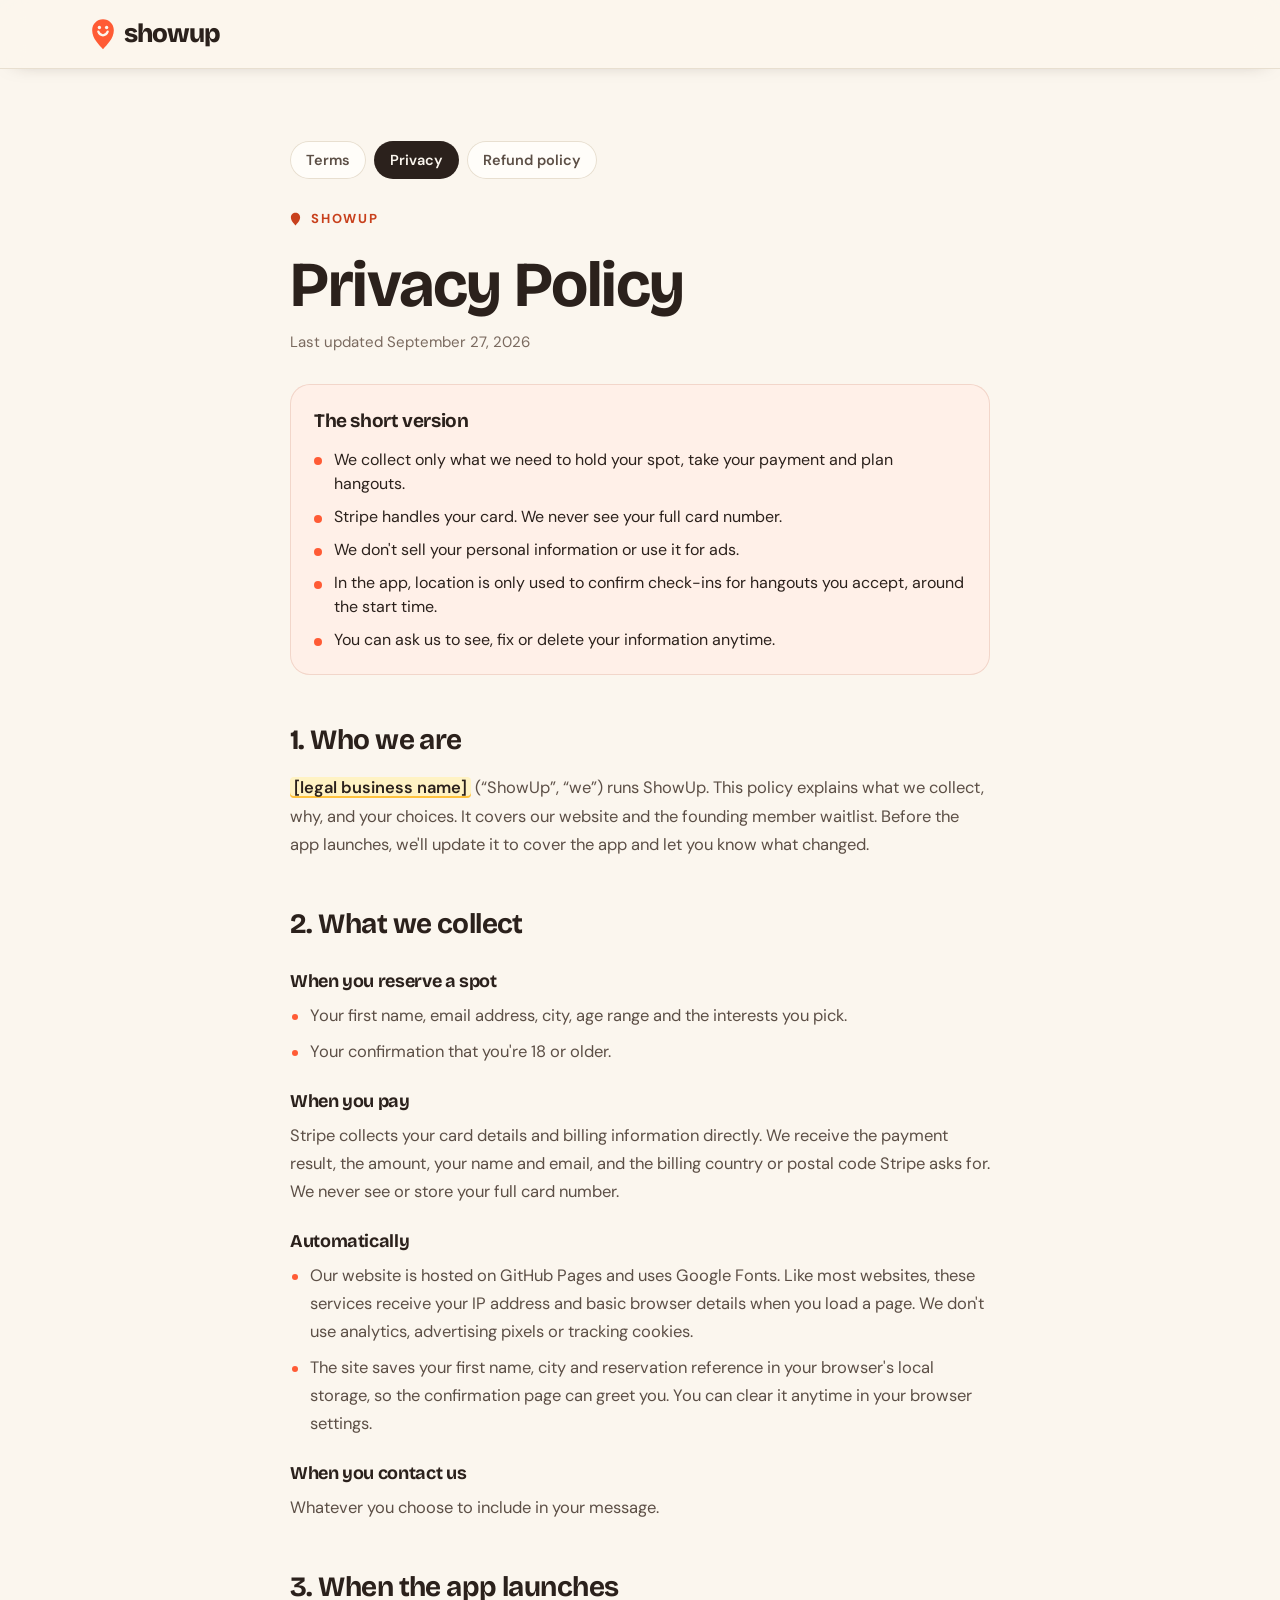
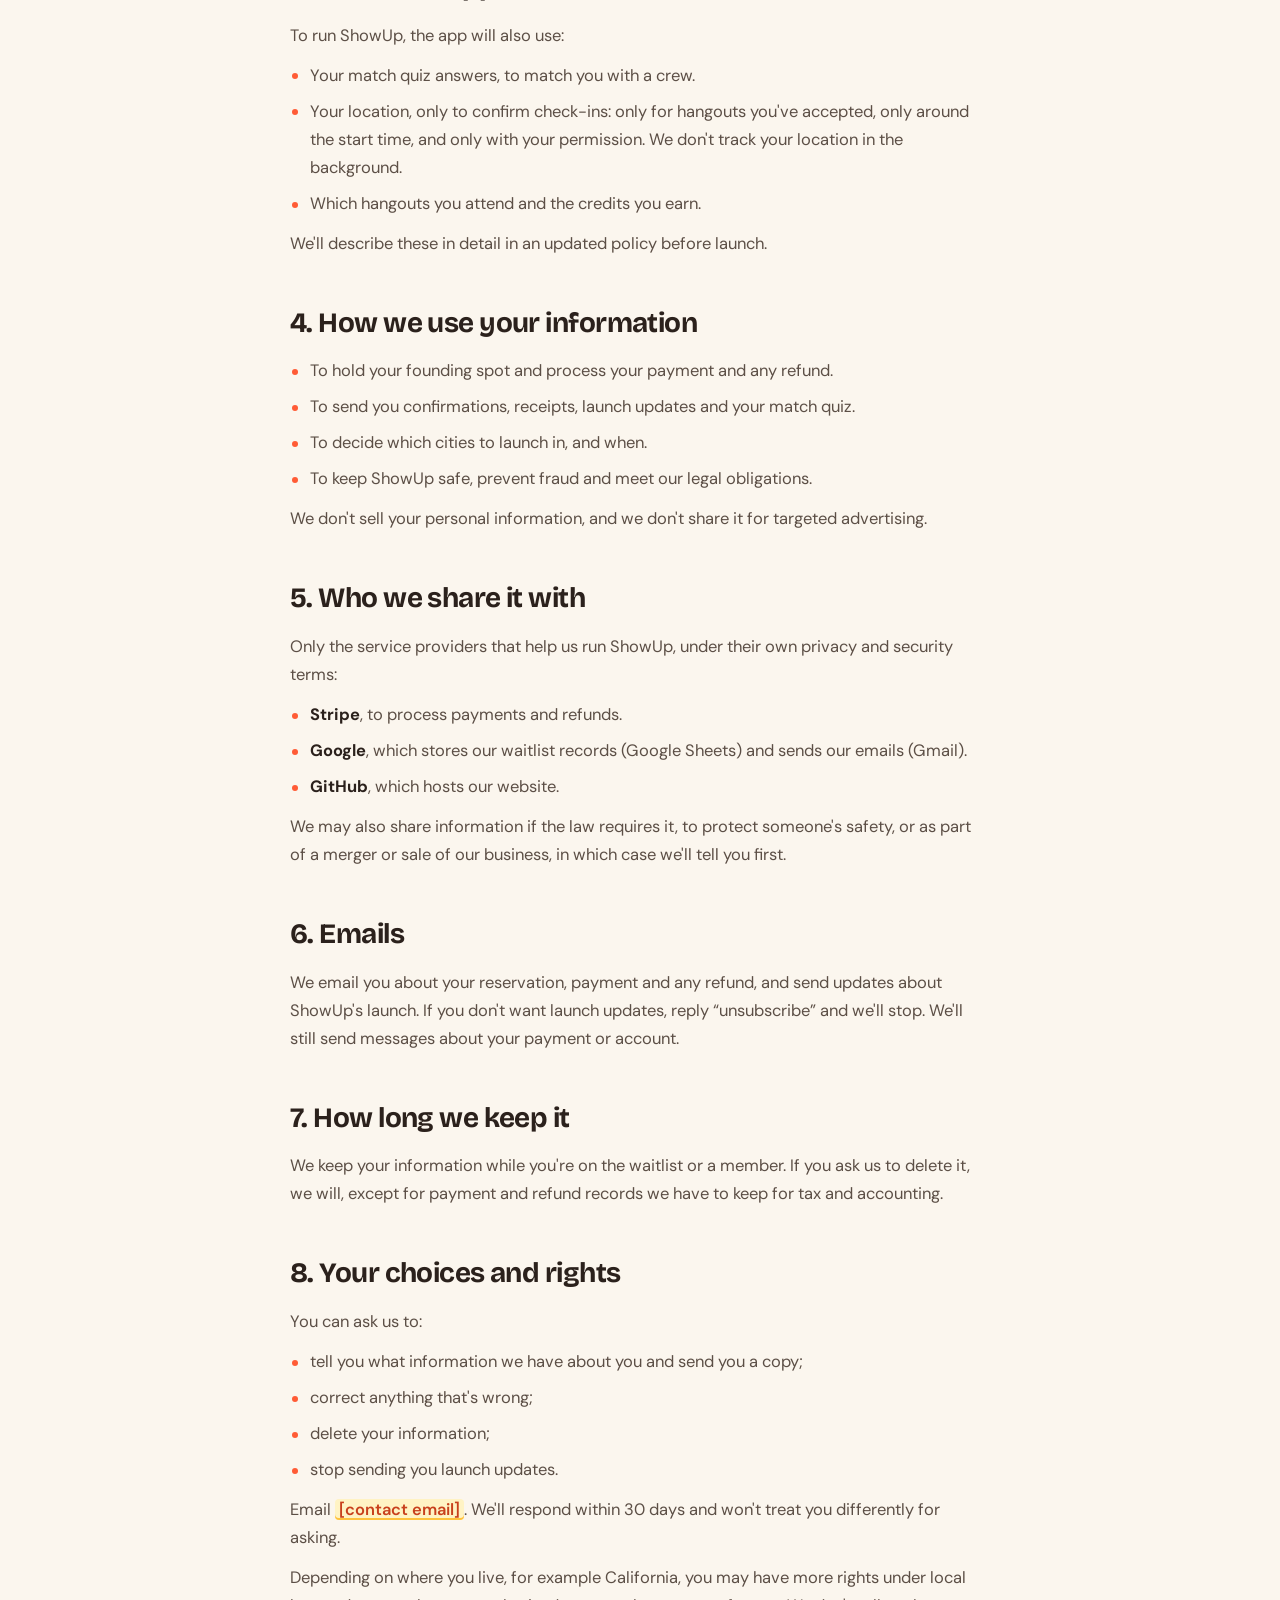
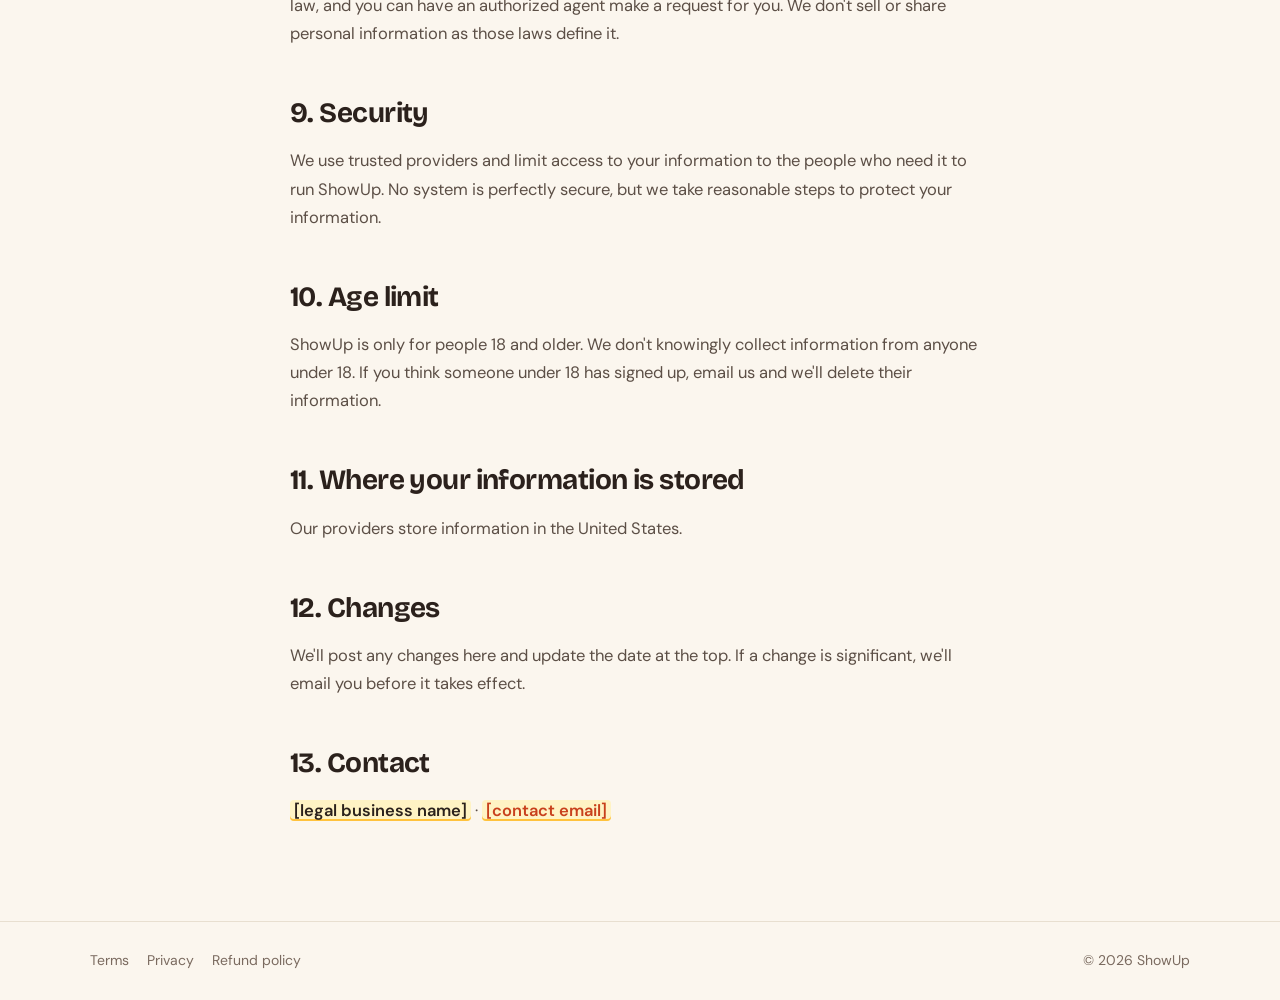
==== privacy.html @ 004a67f2 "Add refunds and draft Terms, Privacy and Refund Policy pages - Self-serve refund page with private s" ====
<!doctype html>
<html lang="en">
<head>
  <meta charset="utf-8">
  <meta name="viewport" content="width=device-width, initial-scale=1">
  <title>Privacy Policy · ShowUp</title>
  <meta name="robots" content="index, follow">
  <meta name="theme-color" content="#FBF6EE">
  <meta name="description" content="What ShowUp collects, why, who we share it with, and your choices.">
  <link rel="icon" href="assets/img/favicon.svg" type="image/svg+xml">
  <link rel="preconnect" href="https://fonts.googleapis.com">
  <link rel="preconnect" href="https://fonts.gstatic.com" crossorigin>
  <link rel="stylesheet" href="https://fonts.googleapis.com/css2?family=Bricolage+Grotesque:opsz,wght@12..96,500..800&family=DM+Sans:opsz,wght@9..40,400..700&display=swap">
  <link rel="stylesheet" href="assets/css/styles.css">
  <script src="assets/js/config.js"></script>
  <script defer src="assets/js/pages.js"></script>
</head>
<body>
  <header class="nav is-scrolled">
    <div class="wrap nav__inner">
      <a class="brand" href="./" aria-label="ShowUp home">
        <svg class="brand__mark" viewBox="0 0 100 124" aria-hidden="true"><path d="M50 121C36 104 8 80 8 47C8 23.8 26.8 5 50 5C73.2 5 92 23.8 92 47C92 80 64 104 50 121Z" fill="#FF5B35"/><circle cx="36" cy="37" r="6.5" fill="#FBF6EE"/><circle cx="64" cy="37" r="6.5" fill="#FBF6EE"/><path d="M32 53C36 63 43 67 50 67C57 67 64 63 68 53" fill="none" stroke="#FBF6EE" stroke-width="9" stroke-linecap="round"/></svg>
        <span class="brand__word">showup</span>
      </a>
    </div>
  </header>

  <main class="legal">
    <div class="wrap legal__inner">
      <nav class="legal__tabs" aria-label="Policies"><a href="terms.html">Terms</a><a href="privacy.html" aria-current="page">Privacy</a><a href="refunds.html">Refund policy</a></nav>
      <p class="eyebrow">ShowUp</p>
      <h1>Privacy Policy</h1>
      <p class="legal__updated">Last updated September 27, 2026</p>
      <section class="legal__summary" aria-label="The short version">
        <h2>The short version</h2>
        <ul><li>We collect only what we need to hold your spot, take your payment and plan hangouts.</li><li>Stripe handles your card. We never see your full card number.</li><li>We don't sell your personal information or use it for ads.</li><li>In the app, location is only used to confirm check-ins for hangouts you accept, around the start time.</li><li>You can ask us to see, fix or delete your information anytime.</li></ul>
      </section>
      <article class="legal__body">
        <h2>1. Who we are</h2>
        <p><span data-fill="LEGAL_NAME">[legal business name]</span> (&ldquo;ShowUp&rdquo;, &ldquo;we&rdquo;) runs ShowUp. This policy explains what we collect, why, and your choices. It covers our website and the founding member waitlist. Before the app launches, we'll update it to cover the app and let you know what changed.</p>
        <h2>2. What we collect</h2>
        <h3>When you reserve a spot</h3><ul><li>Your first name, email address, city, age range and the interests you pick.</li><li>Your confirmation that you're 18 or older.</li></ul><h3>When you pay</h3><p>Stripe collects your card details and billing information directly. We receive the payment result, the amount, your name and email, and the billing country or postal code Stripe asks for. We never see or store your full card number.</p><h3>Automatically</h3><ul><li>Our website is hosted on GitHub Pages and uses Google Fonts. Like most websites, these services receive your IP address and basic browser details when you load a page. We don't use analytics, advertising pixels or tracking cookies.</li><li>The site saves your first name, city and reservation reference in your browser's local storage, so the confirmation page can greet you. You can clear it anytime in your browser settings.</li></ul><h3>When you contact us</h3><p>Whatever you choose to include in your message.</p>
        <h2>3. When the app launches</h2>
        <p>To run ShowUp, the app will also use:</p><ul><li>Your match quiz answers, to match you with a crew.</li><li>Your location, only to confirm check-ins: only for hangouts you've accepted, only around the start time, and only with your permission. We don't track your location in the background.</li><li>Which hangouts you attend and the credits you earn.</li></ul><p>We'll describe these in detail in an updated policy before launch.</p>
        <h2>4. How we use your information</h2>
        <ul><li>To hold your founding spot and process your payment and any refund.</li><li>To send you confirmations, receipts, launch updates and your match quiz.</li><li>To decide which cities to launch in, and when.</li><li>To keep ShowUp safe, prevent fraud and meet our legal obligations.</li></ul><p>We don't sell your personal information, and we don't share it for targeted advertising.</p>
        <h2>5. Who we share it with</h2>
        <p>Only the service providers that help us run ShowUp, under their own privacy and security terms:</p><ul><li><strong>Stripe</strong>, to process payments and refunds.</li><li><strong>Google</strong>, which stores our waitlist records (Google Sheets) and sends our emails (Gmail).</li><li><strong>GitHub</strong>, which hosts our website.</li></ul><p>We may also share information if the law requires it, to protect someone's safety, or as part of a merger or sale of our business, in which case we'll tell you first.</p>
        <h2>6. Emails</h2>
        <p>We email you about your reservation, payment and any refund, and send updates about ShowUp's launch. If you don't want launch updates, reply &ldquo;unsubscribe&rdquo; and we'll stop. We'll still send messages about your payment or account.</p>
        <h2>7. How long we keep it</h2>
        <p>We keep your information while you're on the waitlist or a member. If you ask us to delete it, we will, except for payment and refund records we have to keep for tax and accounting.</p>
        <h2>8. Your choices and rights</h2>
        <p>You can ask us to:</p><ul><li>tell you what information we have about you and send you a copy;</li><li>correct anything that's wrong;</li><li>delete your information;</li><li>stop sending you launch updates.</li></ul><p>Email <a data-fill-email href="#">[contact email]</a>. We'll respond within 30 days and won't treat you differently for asking.</p><p>Depending on where you live, for example California, you may have more rights under local law, and you can have an authorized agent make a request for you. We don't sell or share personal information as those laws define it.</p>
        <h2>9. Security</h2>
        <p>We use trusted providers and limit access to your information to the people who need it to run ShowUp. No system is perfectly secure, but we take reasonable steps to protect your information.</p>
        <h2>10. Age limit</h2>
        <p>ShowUp is only for people 18 and older. We don't knowingly collect information from anyone under 18. If you think someone under 18 has signed up, email us and we'll delete their information.</p>
        <h2>11. Where your information is stored</h2>
        <p>Our providers store information in the United States.</p>
        <h2>12. Changes</h2>
        <p>We'll post any changes here and update the date at the top. If a change is significant, we'll email you before it takes effect.</p>
        <h2>13. Contact</h2>
        <p><span data-fill="LEGAL_NAME">[legal business name]</span> &middot; <a data-fill-email href="#">[contact email]</a></p>
      </article>
    </div>
  </main>

  <footer class="footer footer--compact">
    <div class="wrap footer__inner">
      <nav class="footer__links" aria-label="Policies">
        <a href="terms.html">Terms</a>
        <a href="privacy.html">Privacy</a>
        <a href="refunds.html">Refund policy</a>
      </nav>
      <p class="footer__meta">© <span id="year"></span> ShowUp<span class="contact-wrap" hidden> · <a class="contact-link" href="#"></a></span></p>
    </div>
  </footer>
</body>
</html>
---- assets/css/styles.css ----
/* ============================================================
   ShowUp waitlist — styles
   Brand: cream + coral + espresso. Fonts: Bricolage Grotesque, DM Sans.
   ============================================================ */

:root {
  --cream: #FBF6EE;
  --paper: #FFFDF9;
  --peach: #FFF0E8;
  --tint: #FFE4D9;
  --coral: #FF5B35;
  --coral-deep: #D9431E;
  --coral-ink: #C8401C;
  --ink: #2B211C;
  --body: #5C4F46;
  --quiet: #7A6A5F;
  --line: #E8DFD0;
  --line-peach: #F2D6CA;
  --yellow: #FFC23D;
  --peach-pin: #FF9E80;

  --display: "Bricolage Grotesque", "Arial", sans-serif;
  --text: "DM Sans", "Arial", sans-serif;

  --r-sm: 12px;
  --r: 20px;
  --r-lg: 28px;
  --shadow-sm: 0 1px 2px rgba(43, 33, 28, .06), 0 2px 8px rgba(43, 33, 28, .04);
  --shadow: 0 10px 30px -12px rgba(43, 33, 28, .22);
  --shadow-coral: 0 14px 30px -12px rgba(217, 67, 30, .55);
  --ease: cubic-bezier(.2, .7, .2, 1);
  --wrap: 1180px;
  --gutter: clamp(16px, 4vw, 40px);
}

*, *::before, *::after { box-sizing: border-box; }
html { scroll-behavior: smooth; -webkit-text-size-adjust: 100%; }
body {
  margin: 0;
  background: var(--cream);
  color: var(--ink);
  font-family: var(--text);
  font-size: 17px;
  line-height: 1.55;
  -webkit-font-smoothing: antialiased;
  overflow-x: hidden;
}
img, svg { display: block; max-width: 100%; }
a { color: inherit; }
p { margin: 0; }
h1, h2, h3 { margin: 0; font-family: var(--display); color: var(--ink); letter-spacing: -0.02em; }
ul, ol { margin: 0; padding: 0; list-style: none; }
[hidden] { display: none !important; }
button, input, select { font: inherit; color: inherit; }
::selection { background: var(--tint); }
:focus-visible { outline: 3px solid var(--coral); outline-offset: 3px; border-radius: 6px; }

.wrap { width: 100%; max-width: var(--wrap); margin: 0 auto; padding: 0 var(--gutter); }

.skip {
  position: absolute; left: 12px; top: -60px; z-index: 100;
  background: var(--ink); color: var(--cream); padding: 10px 16px; border-radius: 10px; text-decoration: none;
}
.skip:focus { top: 12px; }

/* ---------- Buttons ---------- */
.btn {
  --bg: var(--paper); --fg: var(--ink);
  display: inline-flex; align-items: center; justify-content: center; gap: 0;
  padding: 14px 22px; border-radius: 999px; border: 0;
  background: var(--bg); color: var(--fg);
  font-weight: 700; font-size: 16px; line-height: 1.1; text-decoration: none; white-space: nowrap;
  cursor: pointer; position: relative; overflow: hidden; isolation: isolate;
  transition: transform .25s var(--ease), box-shadow .25s var(--ease), background-color .25s var(--ease);
}
.btn:hover { transform: translateY(-2px); }
.btn:active { transform: translateY(0) scale(.98); }
.btn--primary { --bg: var(--coral-ink); --fg: #FFFDF9; box-shadow: var(--shadow-coral); }
.btn--primary:hover { --bg: #B23817; }
.btn--primary::after {
  content: ""; position: absolute; inset: 0; z-index: -1;
  background: linear-gradient(110deg, transparent 30%, rgba(255, 255, 255, .28) 50%, transparent 70%);
  transform: translateX(-120%);
}
.btn--primary:hover::after { transform: translateX(120%); transition: transform .8s var(--ease); }
.btn--ghost { --bg: transparent; box-shadow: inset 0 0 0 2px var(--ink); }
.btn--ghost:hover { --bg: var(--ink); --fg: var(--cream); }
.btn--light { --bg: var(--cream); --fg: var(--ink); box-shadow: 0 14px 30px -14px rgba(43, 33, 28, .45); }
.btn--quiet { --bg: transparent; --fg: var(--quiet); box-shadow: inset 0 0 0 1.5px var(--line); cursor: default; }
.btn--quiet:hover { transform: none; }
.btn--sm { padding: 10px 16px; font-size: 15px; }
.btn--lg { padding: 17px 26px; font-size: 17px; }
.btn--block { width: 100%; }
.btn > .price-label { margin-left: .28em; }
.btn__arrow { margin-left: .5em; transition: transform .25s var(--ease); }
.btn:hover .btn__arrow { transform: translateX(4px); }

/* ---------- Nav ---------- */
.nav {
  position: sticky; top: 0; z-index: 50;
  background: rgba(251, 246, 238, .78);
  backdrop-filter: saturate(1.4) blur(12px); -webkit-backdrop-filter: saturate(1.4) blur(12px);
  border-bottom: 1px solid transparent;
  transition: border-color .3s, box-shadow .3s;
}
.nav.is-scrolled { border-bottom-color: var(--line); box-shadow: 0 6px 20px -16px rgba(43, 33, 28, .5); }
.nav__inner { display: flex; align-items: center; gap: 24px; height: 68px; }
.nav__links { display: flex; gap: 26px; margin-left: auto; font-size: 15px; font-weight: 500; }
.nav__links a { text-decoration: none; color: var(--body); position: relative; }
.nav__links a::after {
  content: ""; position: absolute; left: 0; right: 0; bottom: -4px; height: 2px; border-radius: 2px;
  background: var(--coral); transform: scaleX(0); transform-origin: left; transition: transform .3s var(--ease);
}
.nav__links a:hover { color: var(--ink); }
.nav__links a:hover::after { transform: scaleX(1); }
.brand { display: inline-flex; align-items: center; gap: 8px; text-decoration: none; }
.brand__mark { width: 26px; height: 32px; transition: transform .4s var(--ease); }
.brand:hover .brand__mark { transform: translateY(-3px) rotate(-6deg); }
.brand__word { font-family: var(--display); font-weight: 800; font-size: 26px; letter-spacing: -0.04em; line-height: 1; }

/* ---------- Type ---------- */
.eyebrow {
  display: inline-flex; align-items: center; gap: 10px;
  font-size: 13px; font-weight: 700; letter-spacing: .14em; text-transform: uppercase; color: var(--coral-ink);
  margin-bottom: 14px;
}
.eyebrow::before {
  content: ""; width: 11px; height: 14px; flex: none;
  background: currentColor;
  -webkit-mask: url("../img/pin-solid.svg") center / contain no-repeat; mask: url("../img/pin-solid.svg") center / contain no-repeat;
}
.eyebrow--light { color: var(--ink); }
.h2 { font-size: clamp(32px, 4.6vw, 54px); line-height: 1.04; font-weight: 700; max-width: 18ch; }
.accent { color: var(--coral-deep); }
.source { margin-top: 22px; font-size: 13.5px; color: var(--quiet); }
.source a { color: var(--quiet); text-underline-offset: 3px; }
.source a:hover { color: var(--ink); }

/* ---------- Pill ---------- */
.pill {
  display: inline-flex; align-items: center; gap: 10px;
  padding: 8px 14px 8px 12px; border-radius: 999px;
  background: var(--paper); box-shadow: inset 0 0 0 1px var(--line);
  font-size: 13px; font-weight: 700; letter-spacing: .08em; text-transform: uppercase; color: var(--ink);
}
.pill__dot { width: 8px; height: 8px; border-radius: 50%; background: var(--coral); position: relative; }
.pill__dot::after {
  content: ""; position: absolute; inset: -4px; border-radius: 50%; background: var(--coral); opacity: .35;
  animation: ping 1.8s var(--ease) infinite;
}

/* ---------- Hero ---------- */
.hero { position: relative; padding: clamp(36px, 6vw, 72px) 0 0; overflow: hidden; }
.hero::before {
  content: ""; position: absolute; inset: -30% -10% auto auto; width: 70vw; height: 70vw; max-width: 900px; max-height: 900px;
  background: radial-gradient(closest-side, rgba(255, 228, 217, .9), rgba(255, 228, 217, 0));
  z-index: -1; pointer-events: none;
}
.hero__grid { display: grid; grid-template-columns: 1.15fr .85fr; gap: 48px; align-items: center; }
.hero__title .accent { white-space: nowrap; }
.hero__title { font-size: clamp(40px, 5.6vw, 80px); line-height: .96; font-weight: 800; letter-spacing: -0.035em; margin: 22px 0 22px; }
.hero__sub { font-size: clamp(17px, 1.6vw, 20px); color: var(--body); max-width: 34ch; }
.hero__ctas { display: flex; flex-wrap: wrap; gap: 12px; margin-top: 30px; }
.hero__fine { margin-top: 16px; font-size: 14px; color: var(--quiet); }

.hero__art { position: relative; aspect-ratio: 1 / 1.02; max-width: 520px; width: 100%; justify-self: center; }
.scene { width: 100%; height: 100%; overflow: visible; }
.scene__glow { animation: breathe 6s ease-in-out infinite; transform-box: fill-box; transform-origin: center; }
.scene__ring { opacity: 0; animation: ring 3.6s var(--ease) 1.2s infinite; transform-box: fill-box; transform-origin: center; }
.pin { transform-box: fill-box; transform-origin: 50% 100%; }
.pin--main { animation: drop .9s var(--ease) .15s both, bob 4.2s ease-in-out 1.1s infinite; }
.pin--l { animation: drop .9s var(--ease) .45s both, bob 3.6s ease-in-out 1.4s infinite; }
.pin--r { animation: drop .9s var(--ease) .65s both, bob 3.9s ease-in-out 1.6s infinite; }
.scene__shadow { transform-box: fill-box; transform-origin: center; }
.scene__shadow--main { animation: fadeIn .6s ease .5s both, shadow 4.2s ease-in-out 1.1s infinite; }
.scene__shadow--l { animation: fadeIn .6s ease .8s both, shadow 3.6s ease-in-out 1.4s infinite; }
.scene__shadow--r { animation: fadeIn .6s ease 1s both, shadow 3.9s ease-in-out 1.6s infinite; }

.float-card {
  position: absolute; background: var(--paper); border-radius: 18px; box-shadow: var(--shadow), inset 0 0 0 1px var(--line);
  padding: 14px 16px;
}
.float-card--plan { left: -16%; top: -2%; width: 220px; animation: pop .7s var(--ease) 1.1s both, float 6s ease-in-out 1.8s infinite; }
.float-card--credit {
  right: -14%; top: 34%; display: flex; align-items: center; gap: 10px; font-size: 14px; font-weight: 600; color: var(--body);
  animation: pop .7s var(--ease) 1.4s both, float 5.2s ease-in-out 2.2s infinite reverse;
}
.float-card__eyebrow { font-size: 11px; font-weight: 700; letter-spacing: .12em; text-transform: uppercase; color: var(--coral-ink); }
.float-card__title { font-family: var(--display); font-weight: 700; font-size: 19px; margin-top: 4px; letter-spacing: -0.02em; }
.float-card__meta { font-size: 13px; color: var(--quiet); margin-top: 2px; }
.float-card__plus {
  display: grid; place-items: center; min-width: 46px; height: 46px; padding: 0 8px; border-radius: 14px;
  background: var(--coral-deep); color: #FFFDF9; font-family: var(--display); font-weight: 800; font-size: 18px;
}
.avatars { display: flex; align-items: center; margin-top: 10px; }
.avatars span { width: 24px; height: 24px; border-radius: 50%; background: var(--c); box-shadow: 0 0 0 2px var(--paper); margin-left: -6px; }
.avatars span:first-child { margin-left: 0; }
.avatars b { margin-left: 8px; font-size: 13px; color: var(--quiet); }

.marquee {
  margin-top: clamp(40px, 6vw, 72px); border-block: 1px solid var(--line); background: var(--paper);
  overflow: hidden; -webkit-mask-image: linear-gradient(90deg, transparent, #000 8%, #000 92%, transparent); mask-image: linear-gradient(90deg, transparent, #000 8%, #000 92%, transparent);
}
.marquee__track { display: flex; width: max-content; animation: marquee 40s linear infinite; }
.marquee__track span {
  display: inline-flex; align-items: center; gap: 22px; padding: 18px 0 18px 22px;
  font-family: var(--display); font-weight: 600; font-size: 20px; color: var(--body); white-space: nowrap;
}
.marquee__track span::after { content: ""; width: 8px; height: 8px; border-radius: 50%; background: var(--coral); opacity: .7; }
.marquee:hover .marquee__track { animation-play-state: paused; }

/* ---------- Sections ---------- */
.section { padding: clamp(72px, 10vw, 128px) 0; position: relative; }
.section--tint { background: var(--paper); border-block: 1px solid var(--line); }
.section--peach { background: var(--peach); }
.card { background: var(--paper); border-radius: var(--r); box-shadow: var(--shadow-sm), inset 0 0 0 1px var(--line); }
.section--tint .card { background: var(--cream); }

/* Problem */
.stats { display: grid; grid-template-columns: 1fr 1fr 1.2fr; gap: 20px; margin-top: 44px; }
.stat { padding: 30px; }
.stat__num { font-family: var(--display); font-weight: 800; font-size: clamp(64px, 8vw, 96px); line-height: 1; color: var(--coral-deep); letter-spacing: -0.04em; }
.stat__label { margin-top: 12px; color: var(--body); }
.stat--note { display: flex; flex-direction: column; justify-content: center; gap: 14px; padding: 8px 8px 8px 24px; border-left: 3px solid var(--coral); }
.stat--note p:first-child { font-family: var(--display); font-weight: 600; font-size: 22px; line-height: 1.25; letter-spacing: -0.015em; }
.stat__why { color: var(--body); }

/* Promise */
.promise { background: var(--coral); color: #FFFDF9; padding: clamp(72px, 10vw, 120px) 0; position: relative; overflow: hidden; }
.promise::after {
  content: ""; position: absolute; right: -80px; bottom: -120px; width: 420px; height: 520px; opacity: .14;
  background: url("../img/pin-solid.svg") center / contain no-repeat; pointer-events: none;
  filter: brightness(0) invert(1);
  animation: bob 6s ease-in-out infinite;
}
.promise__text { font-family: var(--display); font-weight: 800; font-size: clamp(32px, 5vw, 64px); line-height: 1.04; letter-spacing: -0.03em; max-width: 20ch; }
.promise__kicker { margin-top: 22px; font-family: var(--display); font-weight: 700; font-size: clamp(22px, 2.6vw, 32px); color: var(--ink); }

/* How it works */
.steps { display: grid; grid-template-columns: repeat(5, 1fr); gap: 16px; margin-top: 48px; position: relative; counter-reset: s; }
.steps::before {
  content: ""; position: absolute; left: 4%; right: 4%; top: 50%; height: 3px; border-radius: 3px; z-index: 0;
  background: repeating-linear-gradient(90deg, var(--coral) 0 10px, transparent 10px 18px);
  transform: scaleX(0); transform-origin: left; transition: transform 1.4s var(--ease) .2s;
}
.steps.in::before { transform: scaleX(1); }
.step { padding: 22px; position: relative; z-index: 1; transition: transform .3s var(--ease), box-shadow .3s var(--ease); }
.step:hover { transform: translateY(-6px); box-shadow: var(--shadow), inset 0 0 0 1px var(--line); }
.step__num { font-size: 13px; font-weight: 700; letter-spacing: .08em; color: var(--coral-ink); text-transform: uppercase; }
.step h3 { font-size: 28px; margin: 8px 0 8px; }
.step p { font-size: 15.5px; color: var(--body); }
.step--you { background: var(--coral); box-shadow: var(--shadow-coral); }
.step--you h3 { color: #FFFDF9; }
.step--you .step__num, .step--you p { color: var(--ink); }

/* Features */
.features { display: grid; grid-template-columns: repeat(4, 1fr); gap: 16px; margin-top: 44px; }
.feature { padding: 24px; transition: transform .3s var(--ease), box-shadow .3s var(--ease); }
.feature:hover { transform: translateY(-6px); box-shadow: var(--shadow), inset 0 0 0 1px var(--line); }
.feature__icon {
  width: 46px; height: 46px; border-radius: 14px; display: grid; place-items: center; margin-bottom: 16px;
  background: var(--tint); color: var(--coral-deep); transition: transform .4s var(--ease);
}
.feature:hover .feature__icon { transform: rotate(-8deg) scale(1.06); }
.feature__icon svg { width: 24px; height: 24px; fill: none; stroke: currentColor; stroke-width: 1.8; stroke-linecap: round; stroke-linejoin: round; }
.feature h3 { font-family: var(--text); font-weight: 700; font-size: 18px; letter-spacing: -0.01em; }
.feature p { margin-top: 6px; font-size: 15px; color: var(--body); }
.feature--hot { background: var(--coral) !important; box-shadow: var(--shadow-coral) !important; }
.feature--hot h3, .feature--hot p { color: var(--ink); }
.feature--hot .feature__icon { background: rgba(255, 253, 249, .35); color: var(--ink); }

/* Credits */
.credits { display: grid; grid-template-columns: 2fr 3fr; gap: 28px; margin-top: 44px; }
.credits__label { font-size: 13px; font-weight: 700; letter-spacing: .12em; text-transform: uppercase; color: var(--quiet); margin-bottom: 12px; }
.credits__row { display: grid; grid-auto-flow: column; grid-auto-columns: 1fr; gap: 12px; }
.tile { padding: 22px; transition: transform .3s var(--ease); }
.tile:hover { transform: translateY(-4px); }
.tile__num { font-family: var(--display); font-weight: 800; font-size: 52px; line-height: 1.05; letter-spacing: -0.03em; }
.tile__num--hot { color: var(--coral-deep); }
.tile p:last-child { margin-top: 6px; color: var(--body); font-size: 15px; }
.callout {
  margin-top: 24px; padding: 24px 28px; border-radius: var(--r); background: var(--tint);
  font-size: 18px; font-weight: 500; color: var(--ink);
}
.callout b { color: var(--coral-ink); }

/* Value stack */
.stack { display: grid; grid-template-columns: 1.55fr 1fr; gap: 24px; margin-top: 40px; align-items: stretch; }
.stack__rows { border-radius: var(--r); overflow: hidden; box-shadow: inset 0 0 0 1px var(--line); background: var(--cream); }
.stack__row { display: grid; grid-template-columns: 1.6fr 1fr .7fr; gap: 12px; padding: 16px 22px; border-top: 1px solid var(--line); font-size: 16.5px; }
.stack__row span:last-child { text-align: right; font-variant-numeric: tabular-nums; }
.stack__row--head { border-top: 0; font-size: 13px; font-weight: 700; letter-spacing: .08em; text-transform: uppercase; color: var(--quiet); }
.stack__row--total { background: var(--tint); font-weight: 700; }
.stack__row .hot { color: var(--coral-ink); font-weight: 700; }
.stack__price {
  border-radius: var(--r); background: var(--coral); color: #FFFDF9; padding: 32px; display: flex; flex-direction: column; justify-content: center; gap: 6px;
  box-shadow: var(--shadow-coral);
}
.stack__price p { color: var(--ink); }
.stack__eyebrow { font-size: 13px; font-weight: 700; letter-spacing: .12em; text-transform: uppercase; }
.stack__price .stack__big { color: #FFFDF9; }
.stack__big { font-family: var(--display); font-weight: 800; font-size: clamp(64px, 7vw, 92px); line-height: 1; letter-spacing: -0.04em; margin: 6px 0; }
.stack__save { font-weight: 700; font-size: 19px; color: var(--ink); }
.stack__fine { font-size: 14px; }

/* Tiers */
.tiers { display: grid; grid-template-columns: repeat(3, 1fr); gap: 18px; margin-top: 56px; align-items: stretch; }
.tier { padding: 30px; display: flex; flex-direction: column; gap: 14px; }
.tier h3 { font-size: 28px; }
.tier__price { font-family: var(--display); font-weight: 800; font-size: 48px; line-height: 1; letter-spacing: -0.03em; }
.tier__price small { font-family: var(--text); font-weight: 500; font-size: 16px; color: var(--quiet); letter-spacing: 0; margin-left: 2px; }
.tier__note { font-size: 14px; color: var(--body); margin-top: -6px; }
.tier ul { display: grid; gap: 9px; margin: 6px 0 4px; flex: 1; align-content: start; }
.tier li { position: relative; padding-left: 26px; font-size: 15.5px; color: var(--body); }
.tier li::before {
  content: ""; position: absolute; left: 0; top: .32em; width: 16px; height: 16px; border-radius: 50%;
  background: var(--tint) url("data:image/svg+xml,%3Csvg xmlns='http://www.w3.org/2000/svg' viewBox='0 0 16 16'%3E%3Cpath d='M4.5 8.3l2.2 2.2 4.8-5' fill='none' stroke='%23C8401C' stroke-width='2' stroke-linecap='round' stroke-linejoin='round'/%3E%3C/svg%3E") center / 14px no-repeat;
}
.tier__per { font-size: 14.5px; color: var(--quiet); padding-top: 12px; border-top: 1px dashed var(--line); }
.tier__per b { font-family: var(--display); font-size: 22px; color: var(--ink); margin-right: 4px; }
.tier--hot {
  background: var(--cream); border-radius: var(--r-lg); padding: 34px 30px;
  box-shadow: 0 0 0 3px var(--coral), var(--shadow); transform: translateY(-10px);
}
.tier--hot .tier__price { color: var(--coral-deep); }
.tier__head { display: flex; align-items: center; justify-content: space-between; }
.tag {
  padding: 6px 12px; border-radius: 999px; background: var(--coral); color: var(--ink);
  font-size: 12px; font-weight: 700; letter-spacing: .12em; text-transform: uppercase;
}

/* Guarantee */
.guarantee { display: grid; grid-template-columns: 1fr 1fr; gap: 28px; margin-top: 44px; align-items: start; }
.guarantee__hero {
  background: var(--coral); color: #FFFDF9; border-radius: var(--r-lg); padding: clamp(28px, 4vw, 44px);
  box-shadow: var(--shadow-coral); position: relative; overflow: hidden;
}
.guarantee__hero::after {
  content: ""; position: absolute; width: 240px; height: 240px; right: -70px; top: -70px; border-radius: 50%;
  background: rgba(255, 253, 249, .12);
}
.guarantee__badge { width: 56px; height: 56px; fill: none; stroke: #FFFDF9; stroke-width: 1.8; stroke-linecap: round; stroke-linejoin: round; }
.guarantee__hero h3 { color: #FFFDF9; font-size: clamp(28px, 3vw, 36px); margin: 18px 0 12px; }
.guarantee__hero p { font-size: 18px; color: var(--ink); }
.guarantee__keep { margin-top: 14px; font-weight: 700; color: var(--ink); }
.guarantee__list { display: grid; gap: 22px; padding-top: 6px; }
.guarantee__list li { padding-left: 22px; border-left: 3px solid var(--tint); transition: border-color .3s; }
.guarantee__list li:hover { border-left-color: var(--coral); }
.guarantee__list h3 { font-family: var(--text); font-weight: 700; font-size: 19px; letter-spacing: -0.01em; }
.guarantee__list p { margin-top: 4px; color: var(--body); }

/* Founding */
.founding { display: grid; grid-template-columns: 1.1fr 1fr; gap: 48px; align-items: start; }
.founding__why { margin-top: 18px; color: var(--body); font-size: 18px; max-width: 46ch; }
.bonuses { display: grid; gap: 14px; }
.bonuses li {
  display: flex; gap: 14px; align-items: flex-start; padding: 18px 20px; border-radius: var(--r);
  background: var(--paper); box-shadow: inset 0 0 0 1px var(--line-peach); font-size: 17px;
}
.check {
  flex: none; width: 26px; height: 26px; border-radius: 50%; margin-top: 1px; background: var(--coral-deep)
  url("data:image/svg+xml,%3Csvg xmlns='http://www.w3.org/2000/svg' viewBox='0 0 16 16'%3E%3Cpath d='M4.3 8.4l2.3 2.3 5-5.3' fill='none' stroke='%23FFFDF9' stroke-width='2' stroke-linecap='round' stroke-linejoin='round'/%3E%3C/svg%3E") center / 16px no-repeat;
}
.spots { margin-top: 30px; }
.spots__title { font-size: 13px; font-weight: 700; letter-spacing: .12em; text-transform: uppercase; color: var(--quiet); margin-bottom: 12px; }
.spots__list { display: grid; gap: 12px; max-width: 460px; }
.spot__row { display: flex; justify-content: space-between; font-weight: 600; font-size: 15px; margin-bottom: 6px; }
.spot__row span:last-child { color: var(--coral-ink); font-variant-numeric: tabular-nums; }
.bar { height: 10px; border-radius: 999px; background: var(--paper); box-shadow: inset 0 0 0 1px var(--line-peach); overflow: hidden; }
.bar__fill { height: 100%; width: 0; border-radius: inherit; background: linear-gradient(90deg, var(--coral), var(--coral-deep)); transition: width 1.4s var(--ease); }

/* Reserve */
.reserve { display: grid; grid-template-columns: .9fr 1.1fr; gap: 28px; align-items: start; }
.reserve__summary {
  position: sticky; top: 92px;
  background: var(--coral); color: var(--ink); border-radius: var(--r-lg); padding: clamp(28px, 4vw, 40px);
  overflow: hidden; box-shadow: var(--shadow-coral);
}
.reserve__summary::after {
  content: ""; position: absolute; right: -70px; bottom: -110px; width: 200px; height: 250px; opacity: .12;
  background: url("../img/pin-solid.svg") center / contain no-repeat; filter: brightness(0) invert(1);
}
.reserve__title { color: #FFFDF9; font-size: clamp(28px, 3vw, 36px); }
.reserve__price { color: #FFFDF9; font-family: var(--display); font-weight: 800; font-size: clamp(64px, 7vw, 88px); line-height: 1; letter-spacing: -0.04em; margin-top: 18px; }
.reserve__once { font-weight: 600; }
.reserve__points { margin-top: 22px; display: grid; gap: 10px; }
.reserve__points li { position: relative; padding-left: 28px; font-size: 16px; }
.reserve__points li::before {
  content: ""; position: absolute; left: 0; top: .2em; width: 18px; height: 18px; border-radius: 50%;
  background: rgba(255, 253, 249, .45) url("data:image/svg+xml,%3Csvg xmlns='http://www.w3.org/2000/svg' viewBox='0 0 16 16'%3E%3Cpath d='M4.3 8.4l2.3 2.3 5-5.3' fill='none' stroke='%232B211C' stroke-width='2.2' stroke-linecap='round' stroke-linejoin='round'/%3E%3C/svg%3E") center / 14px no-repeat;
}
.reserve__secure { display: flex; gap: 10px; align-items: center; margin-top: 26px; font-size: 14px; font-weight: 600; color: var(--ink); }
.reserve__secure svg { width: 20px; height: 20px; fill: none; stroke: currentColor; stroke-width: 1.8; flex: none; }

.form { padding: clamp(24px, 4vw, 40px); display: grid; gap: 18px; }
.form__title { font-size: clamp(28px, 3vw, 36px); }
.form__lead { color: var(--body); margin-top: -8px; }
.field-row { display: grid; grid-template-columns: 1fr 1fr; gap: 16px; }
.field { display: grid; gap: 7px; border: 0; padding: 0; margin: 0; min-width: 0; }
.field__label { font-size: 14px; font-weight: 700; color: var(--ink); padding: 0; }
.field__hint { font-weight: 500; color: var(--quiet); margin-left: 6px; }
.field input:not([type="checkbox"]), .field select {
  width: 100%; height: 50px; padding: 0 16px; border-radius: 14px; border: 0; background: var(--cream);
  box-shadow: inset 0 0 0 1.5px var(--line); transition: box-shadow .2s, background-color .2s; font-size: 16px;
  appearance: none; -webkit-appearance: none;
}
.field select {
  background-image: url("data:image/svg+xml,%3Csvg xmlns='http://www.w3.org/2000/svg' viewBox='0 0 16 16'%3E%3Cpath d='M4 6l4 4 4-4' fill='none' stroke='%237A6A5F' stroke-width='1.8' stroke-linecap='round' stroke-linejoin='round'/%3E%3C/svg%3E");
  background-repeat: no-repeat; background-position: right 14px center; background-size: 16px; padding-right: 40px;
}
.field input:hover, .field select:hover { box-shadow: inset 0 0 0 1.5px #D8CCB9; }
.field input:focus, .field select:focus { outline: none; background: var(--paper); box-shadow: inset 0 0 0 2px var(--coral); }
.field #city-text { margin-top: 8px; }
.field__error { display: none; font-size: 13px; color: var(--coral-ink); font-weight: 600; }
.field.is-invalid .field__error { display: block; }
.field.is-invalid input, .field.is-invalid select { box-shadow: inset 0 0 0 2px var(--coral-ink); }
.city-spots { margin-top: -6px; font-size: 14px; font-weight: 600; color: var(--coral-ink); }

.chips { display: flex; flex-wrap: wrap; gap: 8px; }
.chip { position: relative; cursor: pointer; }
.chip input { position: absolute; opacity: 0; pointer-events: none; }
.chip span {
  display: inline-block; padding: 9px 14px; border-radius: 999px; font-size: 14.5px; font-weight: 600;
  background: var(--cream); box-shadow: inset 0 0 0 1.5px var(--line); color: var(--body);
  transition: background-color .2s, color .2s, box-shadow .2s, transform .2s var(--ease);
  user-select: none;
}
.chip:hover span { transform: translateY(-1px); box-shadow: inset 0 0 0 1.5px #D8CCB9; }
.chip input:checked + span { background: var(--coral-ink); color: #FFFDF9; box-shadow: none; animation: chipPop .3s var(--ease); }
.chip input:focus-visible + span { outline: 3px solid var(--coral); outline-offset: 2px; }

.check-row { display: flex; gap: 12px; align-items: flex-start; font-size: 15px; color: var(--body); cursor: pointer; }
.check-row input {
  appearance: none; -webkit-appearance: none; flex: none; width: 22px; height: 22px; margin: 1px 0 0; border-radius: 7px;
  background: var(--cream); box-shadow: inset 0 0 0 1.5px #CFC2AE; cursor: pointer; transition: background-color .2s, box-shadow .2s;
}
.check-row input:checked {
  background: var(--coral-deep) url("data:image/svg+xml,%3Csvg xmlns='http://www.w3.org/2000/svg' viewBox='0 0 16 16'%3E%3Cpath d='M4.3 8.4l2.3 2.3 5-5.3' fill='none' stroke='%23FFFDF9' stroke-width='2.2' stroke-linecap='round' stroke-linejoin='round'/%3E%3C/svg%3E") center / 16px no-repeat;
  box-shadow: none;
}
.check-row.is-invalid input { box-shadow: inset 0 0 0 2px var(--coral-ink); }
.form__error { padding: 12px 16px; border-radius: 12px; background: var(--tint); color: var(--coral-ink); font-weight: 600; font-size: 15px; }
.form__fine { text-align: center; font-size: 13.5px; color: var(--quiet); margin-top: -6px; }

.btn__spinner { display: none; margin-left: .6em; width: 18px; height: 18px; border-radius: 50%; border: 2.5px solid rgba(255, 253, 249, .4); border-top-color: #FFFDF9; animation: spin .8s linear infinite; }
.btn.is-loading .btn__spinner { display: inline-block; }
.btn.is-loading { pointer-events: none; opacity: .92; }

/* FAQ */
.faq { display: grid; grid-template-columns: .8fr 1.2fr; gap: 48px; align-items: start; }
.faq__list { display: grid; gap: 10px; }
.faq details { background: var(--cream); border-radius: 16px; box-shadow: inset 0 0 0 1px var(--line); overflow: hidden; }
.faq summary {
  list-style: none; cursor: pointer; padding: 20px 56px 20px 22px; font-weight: 700; font-size: 17px; position: relative;
}
.faq summary::-webkit-details-marker { display: none; }
.faq summary::after {
  content: ""; position: absolute; right: 20px; top: 50%; width: 22px; height: 22px; margin-top: -11px; border-radius: 50%;
  background: var(--tint) url("data:image/svg+xml,%3Csvg xmlns='http://www.w3.org/2000/svg' viewBox='0 0 16 16'%3E%3Cpath d='M8 4v8M4 8h8' fill='none' stroke='%23C8401C' stroke-width='2' stroke-linecap='round'/%3E%3C/svg%3E") center / 14px no-repeat;
  transition: transform .3s var(--ease);
}
.faq details[open] summary::after { transform: rotate(45deg); }
.faq details p { padding: 0 22px 20px; color: var(--body); animation: slideDown .35s var(--ease); }

/* Final CTA */
.final { background: var(--coral); color: #FFFDF9; padding: clamp(72px, 10vw, 112px) 0; text-align: center; overflow: hidden; position: relative; }
.final::before, .final::after {
  content: ""; position: absolute; border-radius: 50%; background: rgba(255, 253, 249, .1); pointer-events: none;
}
.final::before { width: 380px; height: 380px; left: -120px; top: -160px; animation: breathe 7s ease-in-out infinite; }
.final::after { width: 280px; height: 280px; right: -80px; bottom: -140px; animation: breathe 8s ease-in-out 1s infinite; }
.final__inner { display: flex; flex-direction: column; align-items: center; gap: 26px; position: relative; z-index: 1; }
.final__pin { width: 56px; height: 70px; animation: bob 3.8s ease-in-out infinite; }
.final h2 { color: #FFFDF9; font-size: clamp(32px, 4.6vw, 56px); line-height: 1.05; max-width: 20ch; }

/* Footer */
.footer { padding: 40px 0; }
.footer__inner { display: flex; flex-wrap: wrap; align-items: center; gap: 16px 28px; }
.footer__note { color: var(--quiet); font-size: 14px; }
.footer__meta { margin-left: auto; color: var(--quiet); font-size: 14px; }
.footer__meta a { color: var(--quiet); }

/* ---------- Success page ---------- */
.success { min-height: calc(100vh - 68px); display: grid; place-items: center; padding: 48px 0 72px; position: relative; overflow: hidden; }
.success__card { max-width: 620px; margin: 0 auto; text-align: center; padding: clamp(32px, 5vw, 56px); }
.success__pin { width: 88px; height: 110px; margin: 0 auto 22px; }
.success__pin .pin { animation: drop .9s var(--ease) both, bob 4s ease-in-out 1s infinite; }
.success h1 { font-size: clamp(38px, 5.4vw, 60px); line-height: 1.02; }
.success__lead { margin-top: 16px; font-size: 18px; color: var(--body); }
.success__meta { display: flex; flex-wrap: wrap; justify-content: center; gap: 10px; margin-top: 24px; }
.success__meta span { padding: 8px 14px; border-radius: 999px; background: var(--tint); font-weight: 600; font-size: 14.5px; color: var(--ink); }
.success__next { margin-top: 30px; text-align: left; display: grid; gap: 12px; }
.success__next li { display: flex; gap: 12px; align-items: flex-start; padding: 14px 16px; border-radius: 14px; background: var(--cream); box-shadow: inset 0 0 0 1px var(--line); }
.success__next b { font-family: var(--display); color: var(--coral-deep); font-size: 18px; min-width: 18px; }
.success__actions { display: flex; flex-wrap: wrap; justify-content: center; gap: 12px; margin-top: 30px; }
.state[hidden] { display: none !important; }
.loader { width: 56px; height: 56px; margin: 0 auto 22px; border-radius: 50%; border: 5px solid var(--tint); border-top-color: var(--coral); animation: spin .9s linear infinite; }
.confetti { position: fixed; inset: 0; pointer-events: none; z-index: 60; overflow: hidden; }
.confetti i {
  position: absolute; top: -20px; width: 10px; height: 14px; border-radius: 3px; opacity: .95;
  animation: confetti var(--t, 3s) cubic-bezier(.25, .6, .35, 1) var(--delay, 0s) forwards;
}

/* ---------- Reveal on scroll ---------- */
.reveal { opacity: 0; transform: translateY(26px); transition: opacity .8s var(--ease), transform .8s var(--ease); transition-delay: var(--d, 0ms); }
.reveal.in { opacity: 1; transform: none; }
.tier--hot.reveal.in { transform: translateY(-10px); }
.no-js .reveal { opacity: 1; transform: none; }

/* ---------- Keyframes ---------- */
@keyframes ping { 0% { transform: scale(.6); opacity: .5; } 80%, 100% { transform: scale(2.4); opacity: 0; } }
@keyframes drop { 0% { transform: translateY(-70%); opacity: 0; } 60% { transform: translateY(4%); opacity: 1; } 80% { transform: translateY(-2%); } 100% { transform: translateY(0); opacity: 1; } }
@keyframes bob { 0%, 100% { transform: translateY(0); } 50% { transform: translateY(-5%); } }
@keyframes shadow { 0%, 100% { transform: scaleX(1); opacity: 1; } 50% { transform: scaleX(.82); opacity: .6; } }
@keyframes breathe { 0%, 100% { transform: scale(1); } 50% { transform: scale(1.04); } }
@keyframes ring { 0% { transform: scale(.9); opacity: .6; } 100% { transform: scale(1.18); opacity: 0; } }
@keyframes fadeIn { from { opacity: 0; } to { opacity: 1; } }
@keyframes pop { 0% { opacity: 0; transform: translateY(16px) scale(.92); } 100% { opacity: 1; transform: none; } }
@keyframes float { 0%, 100% { translate: 0 0; } 50% { translate: 0 -10px; } }
@keyframes marquee { to { transform: translateX(-50%); } }
@keyframes spin { to { transform: rotate(360deg); } }
@keyframes chipPop { 0% { transform: scale(.94); } 60% { transform: scale(1.05); } 100% { transform: scale(1); } }
@keyframes slideDown { from { opacity: 0; transform: translateY(-6px); } to { opacity: 1; transform: none; } }
@keyframes confetti { 0% { transform: translate3d(0, 0, 0) rotate(0); } 100% { transform: translate3d(var(--x, 0), 105vh, 0) rotate(var(--r, 540deg)); opacity: .9; } }

/* ---------- Responsive ---------- */
@media (max-width: 1080px) {
  .features { grid-template-columns: repeat(2, 1fr); }
  .steps { grid-template-columns: repeat(3, 1fr); }
  .steps::before { display: none; }
  .credits { grid-template-columns: 1fr; }
}
@media (max-width: 900px) {
  .nav__links { display: none; }
  .nav__inner .btn { margin-left: auto; }
  .hero__grid { grid-template-columns: 1fr; }
  .hero__art { max-width: 380px; margin-top: 8px; }
  .float-card--plan { left: -8%; top: -2%; width: 190px; }
  .float-card--credit { right: -8%; top: 36%; }
  .stats { grid-template-columns: 1fr 1fr; }
  .stat--note { grid-column: 1 / -1; }
  .stack { grid-template-columns: 1fr; }
  .tiers { grid-template-columns: 1fr; max-width: 520px; margin-inline: auto; }
  .tier--hot, .tier--hot.reveal.in { transform: none; }
  .tier--hot { order: -1; }
  .guarantee, .founding, .reserve, .faq { grid-template-columns: 1fr; }
  .reserve__summary { position: relative; top: 0; }
}
@media (max-width: 600px) {
  body { font-size: 16px; }
  .steps { grid-template-columns: 1fr; }
  .features { grid-template-columns: 1fr; }
  .stats { grid-template-columns: 1fr; }
  .credits__row { grid-auto-flow: row; grid-auto-columns: auto; grid-template-columns: 1fr 1fr; }
  .field-row { grid-template-columns: 1fr; }
  .stack__row { grid-template-columns: 1.4fr 1fr .8fr; padding: 14px 16px; font-size: 15px; }
  .hero__ctas .btn { width: 100%; }
  .hero__art { max-width: 300px; margin: 44px auto 36px; }
  .float-card--plan { left: -6%; top: -14%; width: 178px; padding: 10px 12px; border-radius: 14px; }
  .float-card__eyebrow { font-size: 10px; letter-spacing: .08em; white-space: nowrap; }
  .float-card--plan .float-card__title { font-size: 15px; white-space: nowrap; }
  .float-card--plan .float-card__meta { font-size: 12px; white-space: nowrap; }
  .avatars span { width: 20px; height: 20px; }
  .float-card--credit { right: auto; top: auto; left: calc(50% - 105px); width: 210px; bottom: -10%; padding: 9px 12px; font-size: 13px; }
  .float-card__plus { min-width: 36px; height: 36px; font-size: 15px; border-radius: 11px; }
  .float-card__title { font-size: 16px; }
  .float-card--credit { font-size: 13px; }
  .footer__meta { margin-left: 0; }
  .brand__word { font-size: 23px; }
  .promise::after { width: 220px; height: 272px; right: -90px; bottom: -110px; }
}

/* ---------- Reduced motion ---------- */
@media (prefers-reduced-motion: reduce) {
  html { scroll-behavior: auto; }
  *, *::before, *::after { animation-duration: .01ms !important; animation-iteration-count: 1 !important; transition-duration: .01ms !important; }
  .reveal { opacity: 1; transform: none; }
  .marquee__track { animation: none; }
}

/* ---------- Footer links (all pages) ---------- */
.footer__links { display: flex; flex-wrap: wrap; gap: 6px 18px; font-size: 14px; }
.footer__links a { color: var(--quiet); text-decoration: none; }
.footer__links a:hover { color: var(--ink); text-decoration: underline; text-underline-offset: 3px; }
.footer--compact { border-top: 1px solid var(--line); padding: 28px 0; }

/* ---------- Success + refund pages ---------- */
.success__fine { margin-top: 22px; font-size: 14.5px; color: var(--quiet); }
.success__fine a { color: var(--quiet); text-underline-offset: 3px; }
.success__fine a:hover { color: var(--ink); }
.refund__facts { margin-top: 26px; text-align: left; display: grid; gap: 10px; }
.refund__facts li { display: flex; gap: 12px; align-items: flex-start; padding: 13px 16px; border-radius: 14px; background: var(--cream); box-shadow: inset 0 0 0 1px var(--line); color: var(--body); font-size: 16px; }
.refund__facts li::before { content: ""; flex: none; width: 8px; height: 8px; margin-top: 9px; border-radius: 50%; background: var(--coral); }
.btn[disabled] { opacity: .55; pointer-events: none; }

/* ---------- Legal pages ---------- */
.legal { padding: clamp(36px, 6vw, 72px) 0 clamp(56px, 8vw, 96px); }
.legal__inner { max-width: 780px; }
.legal__tabs { display: flex; flex-wrap: wrap; gap: 8px; margin-bottom: 28px; }
.legal__tabs a { padding: 8px 16px; border-radius: 999px; font-size: 14.5px; font-weight: 600; color: var(--body); text-decoration: none; background: var(--paper); box-shadow: inset 0 0 0 1px var(--line); }
.legal__tabs a:hover { color: var(--ink); box-shadow: inset 0 0 0 1.5px var(--ink); }
.legal__tabs a[aria-current="page"] { background: var(--ink); color: var(--cream); box-shadow: none; }
.legal h1 { font-size: clamp(40px, 6vw, 64px); line-height: 1.02; margin-top: 8px; }
.legal__updated { margin-top: 14px; color: var(--quiet); font-size: 15px; }
.legal__summary { margin-top: 30px; padding: 22px 24px; border-radius: var(--r); background: var(--peach); box-shadow: inset 0 0 0 1px var(--line-peach); }
.legal__summary h2 { font-size: 19px; margin-bottom: 12px; }
.legal__summary ul { display: grid; gap: 8px; }
.legal__summary li { position: relative; padding-left: 20px; color: var(--ink); font-size: 16px; }
.legal__summary li::before { content: ""; position: absolute; left: 0; top: .62em; width: 8px; height: 8px; border-radius: 50%; background: var(--coral); }
.legal__body h2 { font-size: clamp(22px, 2.6vw, 28px); margin: 44px 0 12px; scroll-margin-top: 90px; }
.legal__body h3 { font-size: 18px; margin: 22px 0 6px; }
.legal__body p, .legal__body li { color: var(--body); font-size: 16.5px; line-height: 1.7; }
.legal__body p + p, .legal__body ul + p, .legal__body p + ul { margin-top: 12px; }
.legal__body ul { display: grid; gap: 8px; }
.legal__body ul li { position: relative; padding-left: 20px; }
.legal__body ul li::before { content: ""; position: absolute; left: 2px; top: .72em; width: 6px; height: 6px; border-radius: 50%; background: var(--coral); }
.legal__body a { color: var(--coral-ink); text-underline-offset: 3px; }
.legal__body strong { color: var(--ink); }
.legal__callout { margin-top: 14px; padding: 16px 18px; border-left: 4px solid var(--coral); background: var(--paper); border-radius: 0 14px 14px 0; box-shadow: inset 0 0 0 1px var(--line); }
.fill--empty { background: #FFF3C4; box-shadow: inset 0 -2px 0 var(--yellow); border-radius: 4px; padding: 0 4px; color: var(--ink); font-weight: 600; text-decoration: none; }
@media (max-width: 600px) {
  .legal__summary { padding: 18px; }
  .legal__body p, .legal__body li { font-size: 16px; }
}
.success h1:focus { outline: none; }
.check-row a, .form__fine a, .faq__list a { color: var(--coral-ink); text-underline-offset: 3px; font-weight: 600; }
.check-row a:hover, .form__fine a:hover, .faq__list a:hover { color: var(--ink); }
.refund h1 { font-size: clamp(34px, 4.4vw, 50px); }
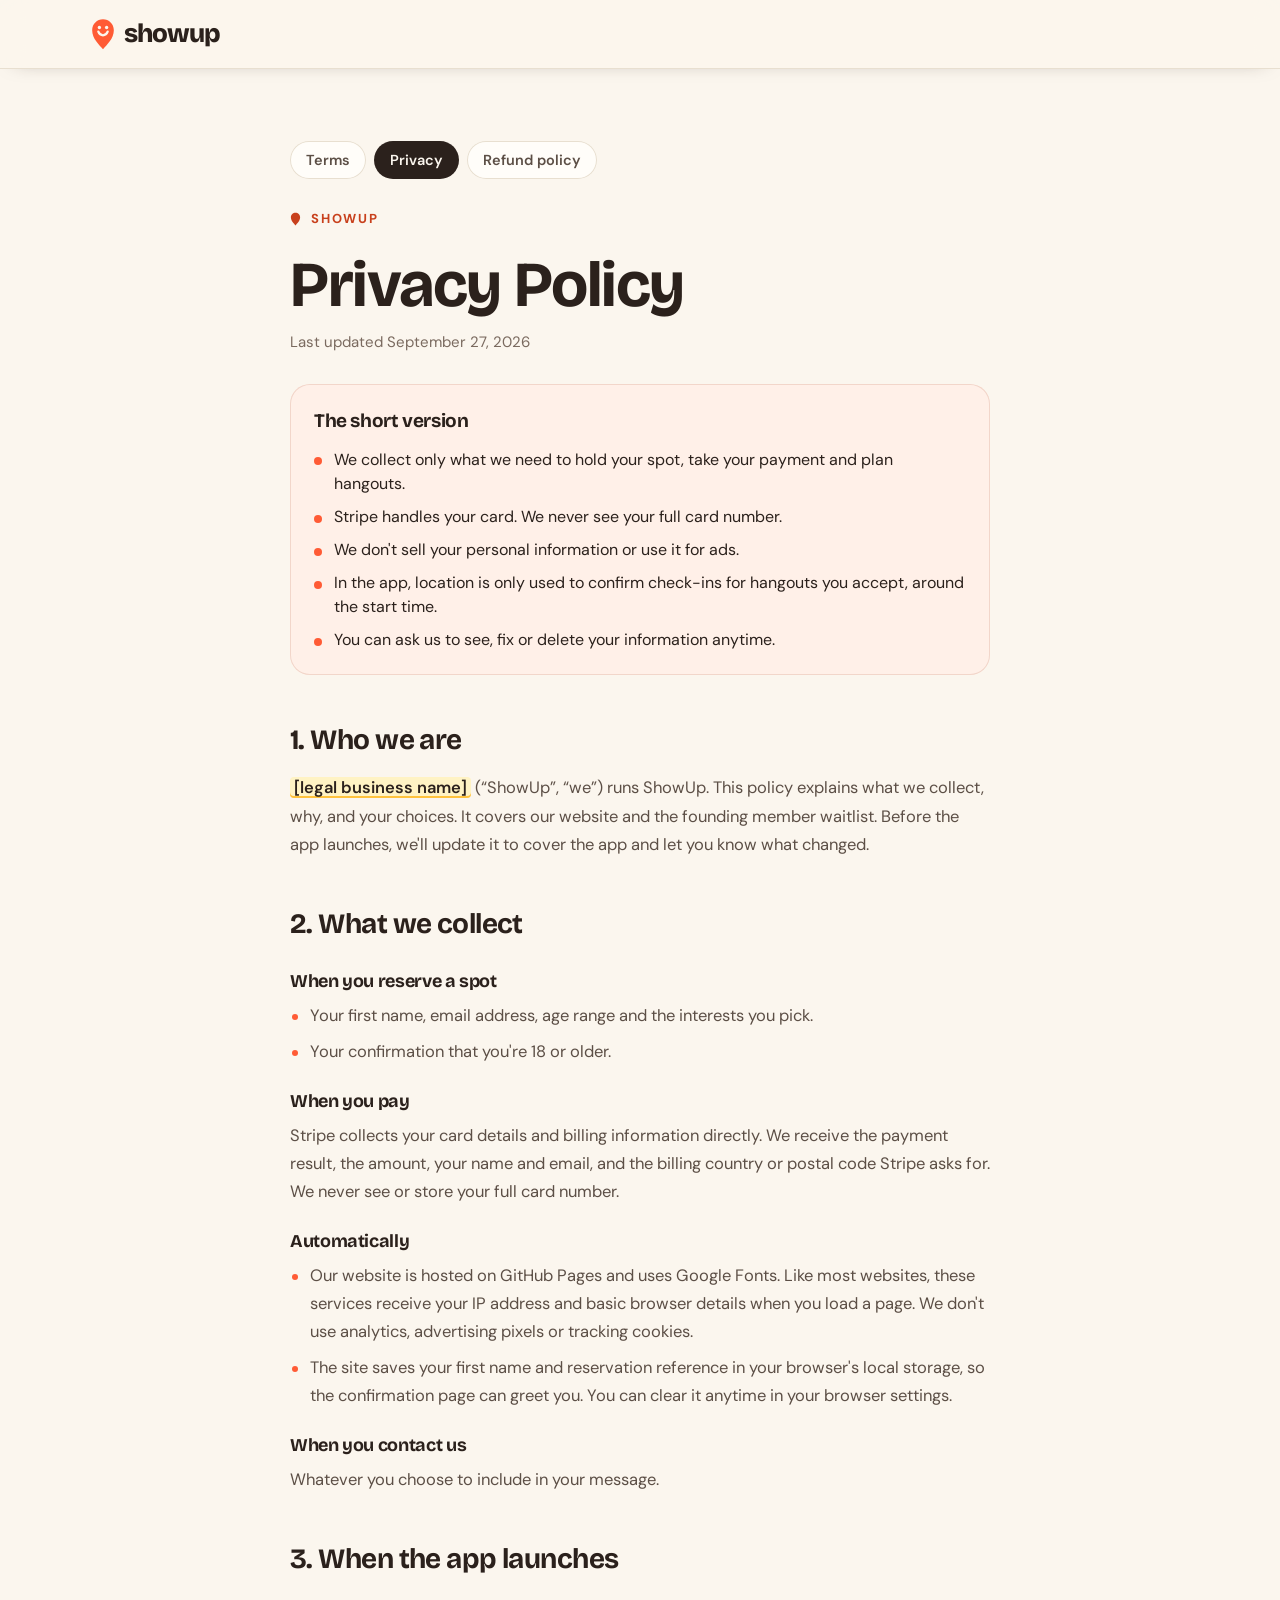
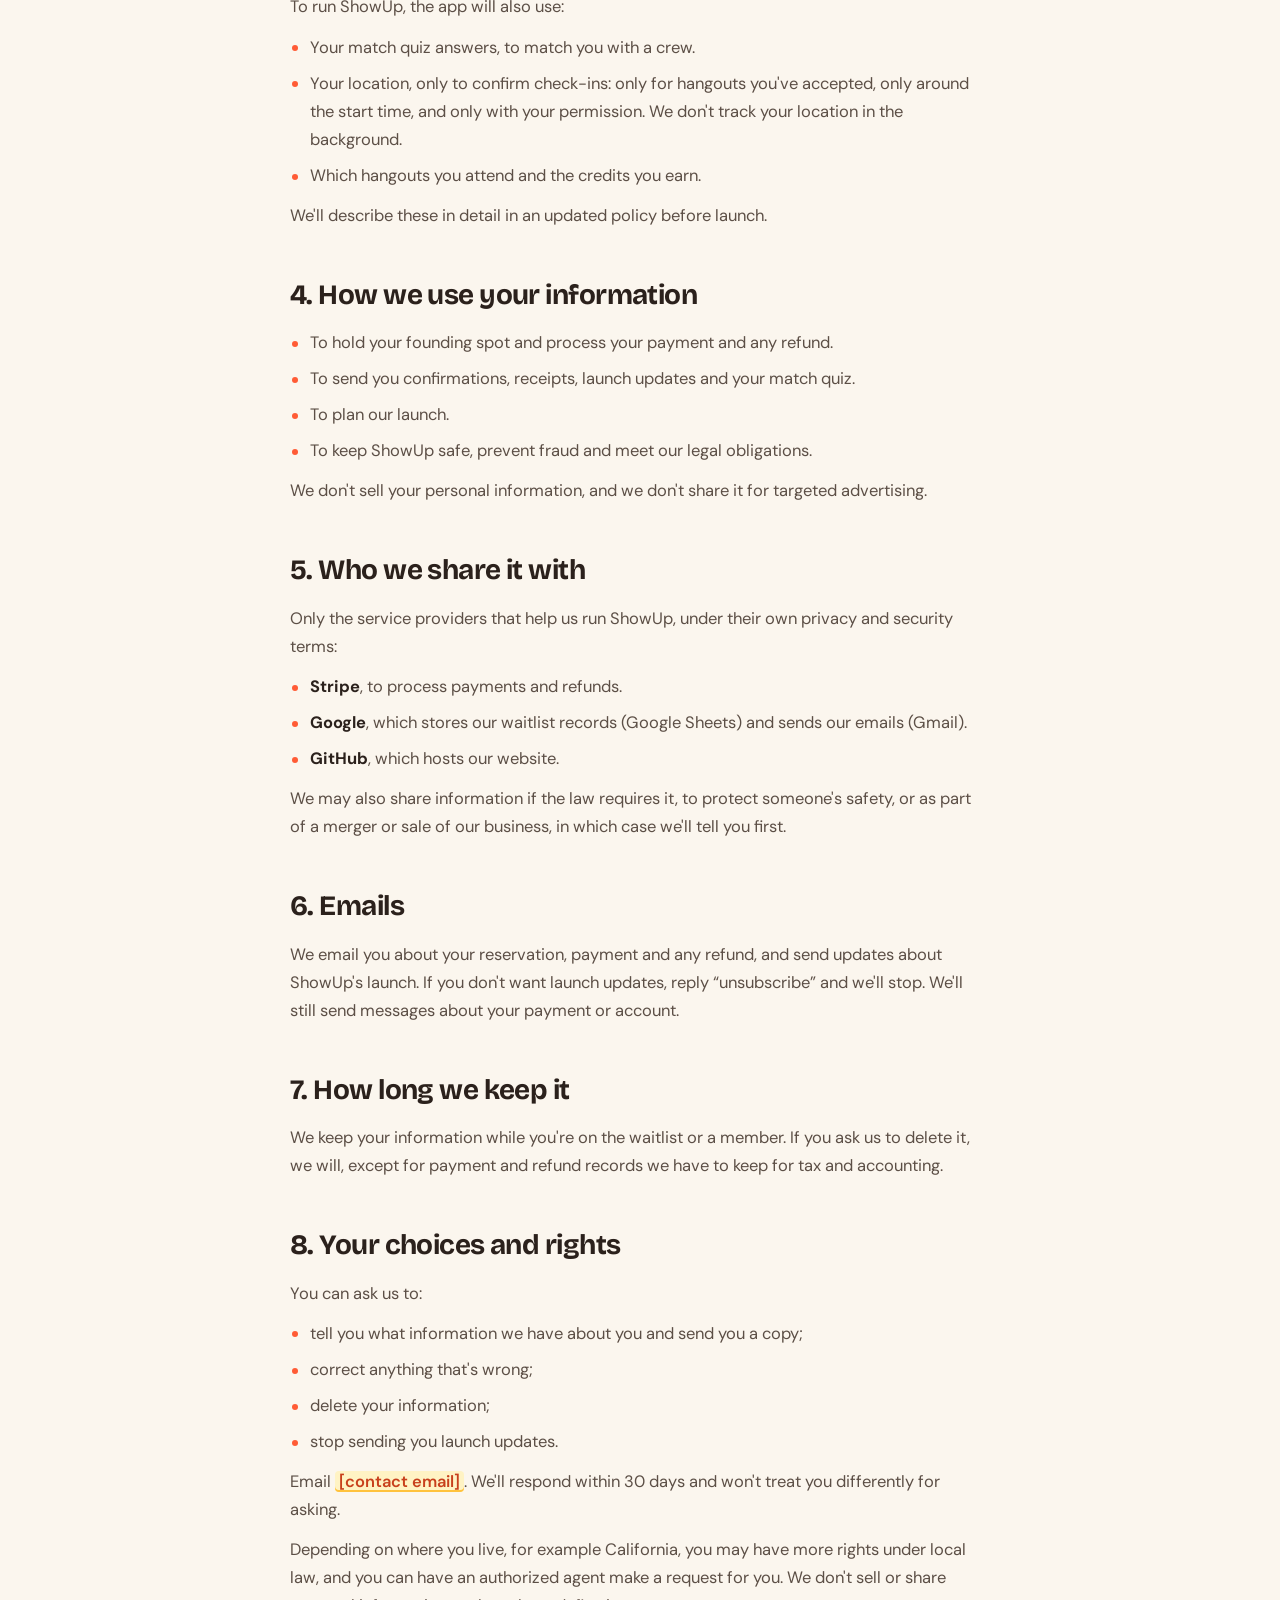
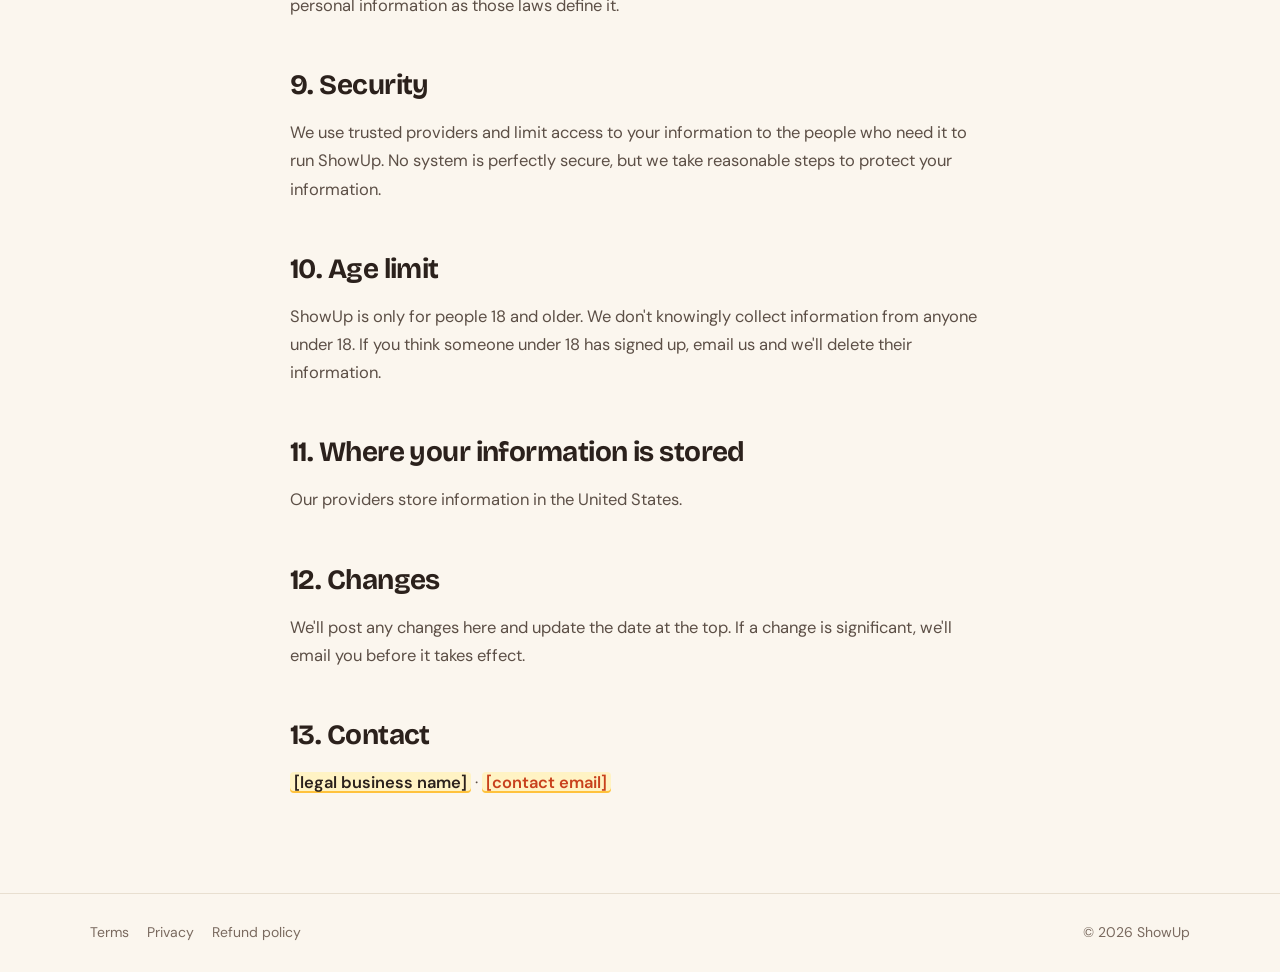
==== commit f0a092d2: "Make it one Founding 500 instead of 500 per city - Remove the city field, per-city counter and city " ====
--- a/privacy.html
+++ b/privacy.html
@@ -39,11 +39,11 @@
         <h2>1. Who we are</h2>
         <p><span data-fill="LEGAL_NAME">[legal business name]</span> (&ldquo;ShowUp&rdquo;, &ldquo;we&rdquo;) runs ShowUp. This policy explains what we collect, why, and your choices. It covers our website and the founding member waitlist. Before the app launches, we'll update it to cover the app and let you know what changed.</p>
         <h2>2. What we collect</h2>
-        <h3>When you reserve a spot</h3><ul><li>Your first name, email address, city, age range and the interests you pick.</li><li>Your confirmation that you're 18 or older.</li></ul><h3>When you pay</h3><p>Stripe collects your card details and billing information directly. We receive the payment result, the amount, your name and email, and the billing country or postal code Stripe asks for. We never see or store your full card number.</p><h3>Automatically</h3><ul><li>Our website is hosted on GitHub Pages and uses Google Fonts. Like most websites, these services receive your IP address and basic browser details when you load a page. We don't use analytics, advertising pixels or tracking cookies.</li><li>The site saves your first name, city and reservation reference in your browser's local storage, so the confirmation page can greet you. You can clear it anytime in your browser settings.</li></ul><h3>When you contact us</h3><p>Whatever you choose to include in your message.</p>
+        <h3>When you reserve a spot</h3><ul><li>Your first name, email address, age range and the interests you pick.</li><li>Your confirmation that you're 18 or older.</li></ul><h3>When you pay</h3><p>Stripe collects your card details and billing information directly. We receive the payment result, the amount, your name and email, and the billing country or postal code Stripe asks for. We never see or store your full card number.</p><h3>Automatically</h3><ul><li>Our website is hosted on GitHub Pages and uses Google Fonts. Like most websites, these services receive your IP address and basic browser details when you load a page. We don't use analytics, advertising pixels or tracking cookies.</li><li>The site saves your first name and reservation reference in your browser's local storage, so the confirmation page can greet you. You can clear it anytime in your browser settings.</li></ul><h3>When you contact us</h3><p>Whatever you choose to include in your message.</p>
         <h2>3. When the app launches</h2>
         <p>To run ShowUp, the app will also use:</p><ul><li>Your match quiz answers, to match you with a crew.</li><li>Your location, only to confirm check-ins: only for hangouts you've accepted, only around the start time, and only with your permission. We don't track your location in the background.</li><li>Which hangouts you attend and the credits you earn.</li></ul><p>We'll describe these in detail in an updated policy before launch.</p>
         <h2>4. How we use your information</h2>
-        <ul><li>To hold your founding spot and process your payment and any refund.</li><li>To send you confirmations, receipts, launch updates and your match quiz.</li><li>To decide which cities to launch in, and when.</li><li>To keep ShowUp safe, prevent fraud and meet our legal obligations.</li></ul><p>We don't sell your personal information, and we don't share it for targeted advertising.</p>
+        <ul><li>To hold your founding spot and process your payment and any refund.</li><li>To send you confirmations, receipts, launch updates and your match quiz.</li><li>To plan our launch.</li><li>To keep ShowUp safe, prevent fraud and meet our legal obligations.</li></ul><p>We don't sell your personal information, and we don't share it for targeted advertising.</p>
         <h2>5. Who we share it with</h2>
         <p>Only the service providers that help us run ShowUp, under their own privacy and security terms:</p><ul><li><strong>Stripe</strong>, to process payments and refunds.</li><li><strong>Google</strong>, which stores our waitlist records (Google Sheets) and sends our emails (Gmail).</li><li><strong>GitHub</strong>, which hosts our website.</li></ul><p>We may also share information if the law requires it, to protect someone's safety, or as part of a merger or sale of our business, in which case we'll tell you first.</p>
         <h2>6. Emails</h2>
--- a/assets/css/styles.css
+++ b/assets/css/styles.css
@@ -361,9 +361,8 @@
   flex: none; width: 26px; height: 26px; border-radius: 50%; margin-top: 1px; background: var(--coral-deep)
   url("data:image/svg+xml,%3Csvg xmlns='http://www.w3.org/2000/svg' viewBox='0 0 16 16'%3E%3Cpath d='M4.3 8.4l2.3 2.3 5-5.3' fill='none' stroke='%23FFFDF9' stroke-width='2' stroke-linecap='round' stroke-linejoin='round'/%3E%3C/svg%3E") center / 16px no-repeat;
 }
-.spots { margin-top: 30px; }
-.spots__title { font-size: 13px; font-weight: 700; letter-spacing: .12em; text-transform: uppercase; color: var(--quiet); margin-bottom: 12px; }
-.spots__list { display: grid; gap: 12px; max-width: 460px; }
+.spots { margin-top: 30px; max-width: 460px; }
+.spots__title { font-size: 13px; font-weight: 700; letter-spacing: .12em; text-transform: uppercase; color: var(--quiet); }
 .spot__row { display: flex; justify-content: space-between; font-weight: 600; font-size: 15px; margin-bottom: 6px; }
 .spot__row span:last-child { color: var(--coral-ink); font-variant-numeric: tabular-nums; }
 .bar { height: 10px; border-radius: 999px; background: var(--paper); box-shadow: inset 0 0 0 1px var(--line-peach); overflow: hidden; }
@@ -410,11 +409,10 @@
 }
 .field input:hover, .field select:hover { box-shadow: inset 0 0 0 1.5px #D8CCB9; }
 .field input:focus, .field select:focus { outline: none; background: var(--paper); box-shadow: inset 0 0 0 2px var(--coral); }
-.field #city-text { margin-top: 8px; }
 .field__error { display: none; font-size: 13px; color: var(--coral-ink); font-weight: 600; }
 .field.is-invalid .field__error { display: block; }
 .field.is-invalid input, .field.is-invalid select { box-shadow: inset 0 0 0 2px var(--coral-ink); }
-.city-spots { margin-top: -6px; font-size: 14px; font-weight: 600; color: var(--coral-ink); }
+.spots-note { margin-top: -6px; font-size: 14px; font-weight: 600; color: var(--coral-ink); }
 
 .chips { display: flex; flex-wrap: wrap; gap: 8px; }
 .chip { position: relative; cursor: pointer; }
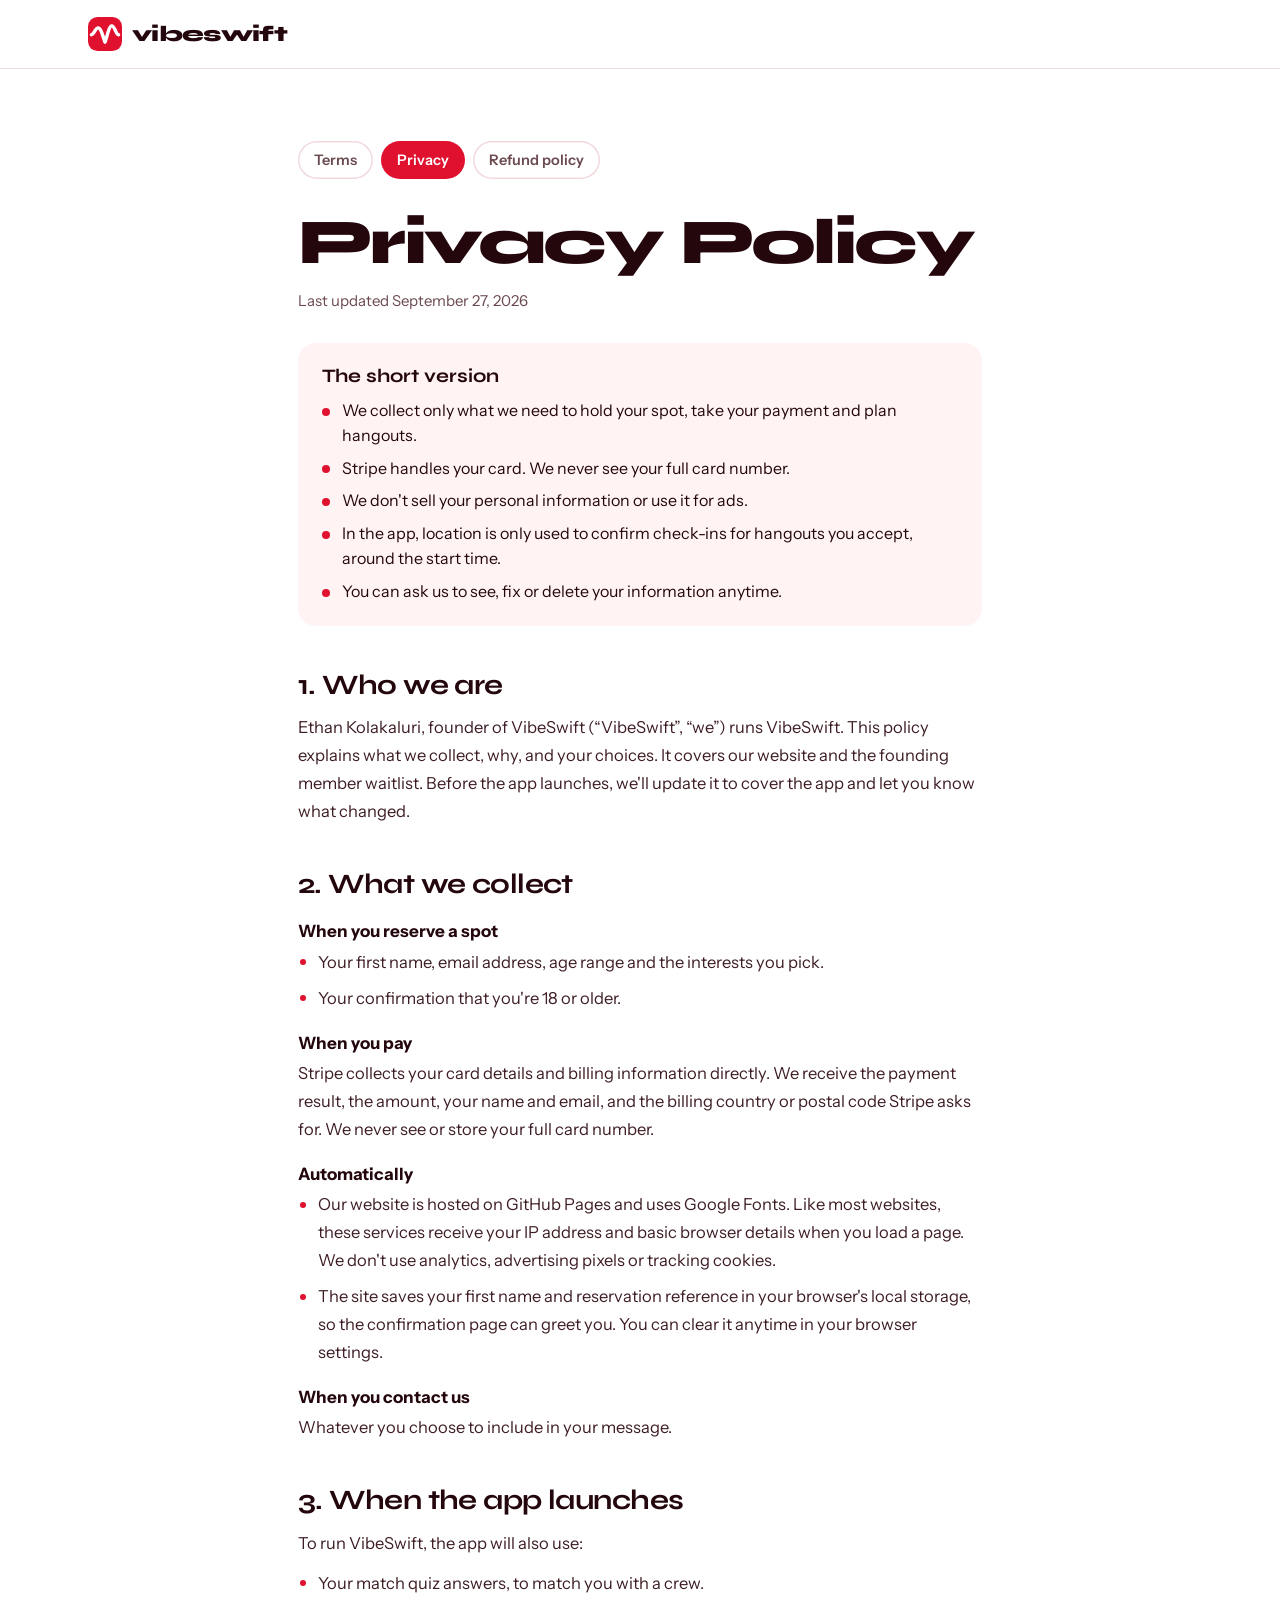
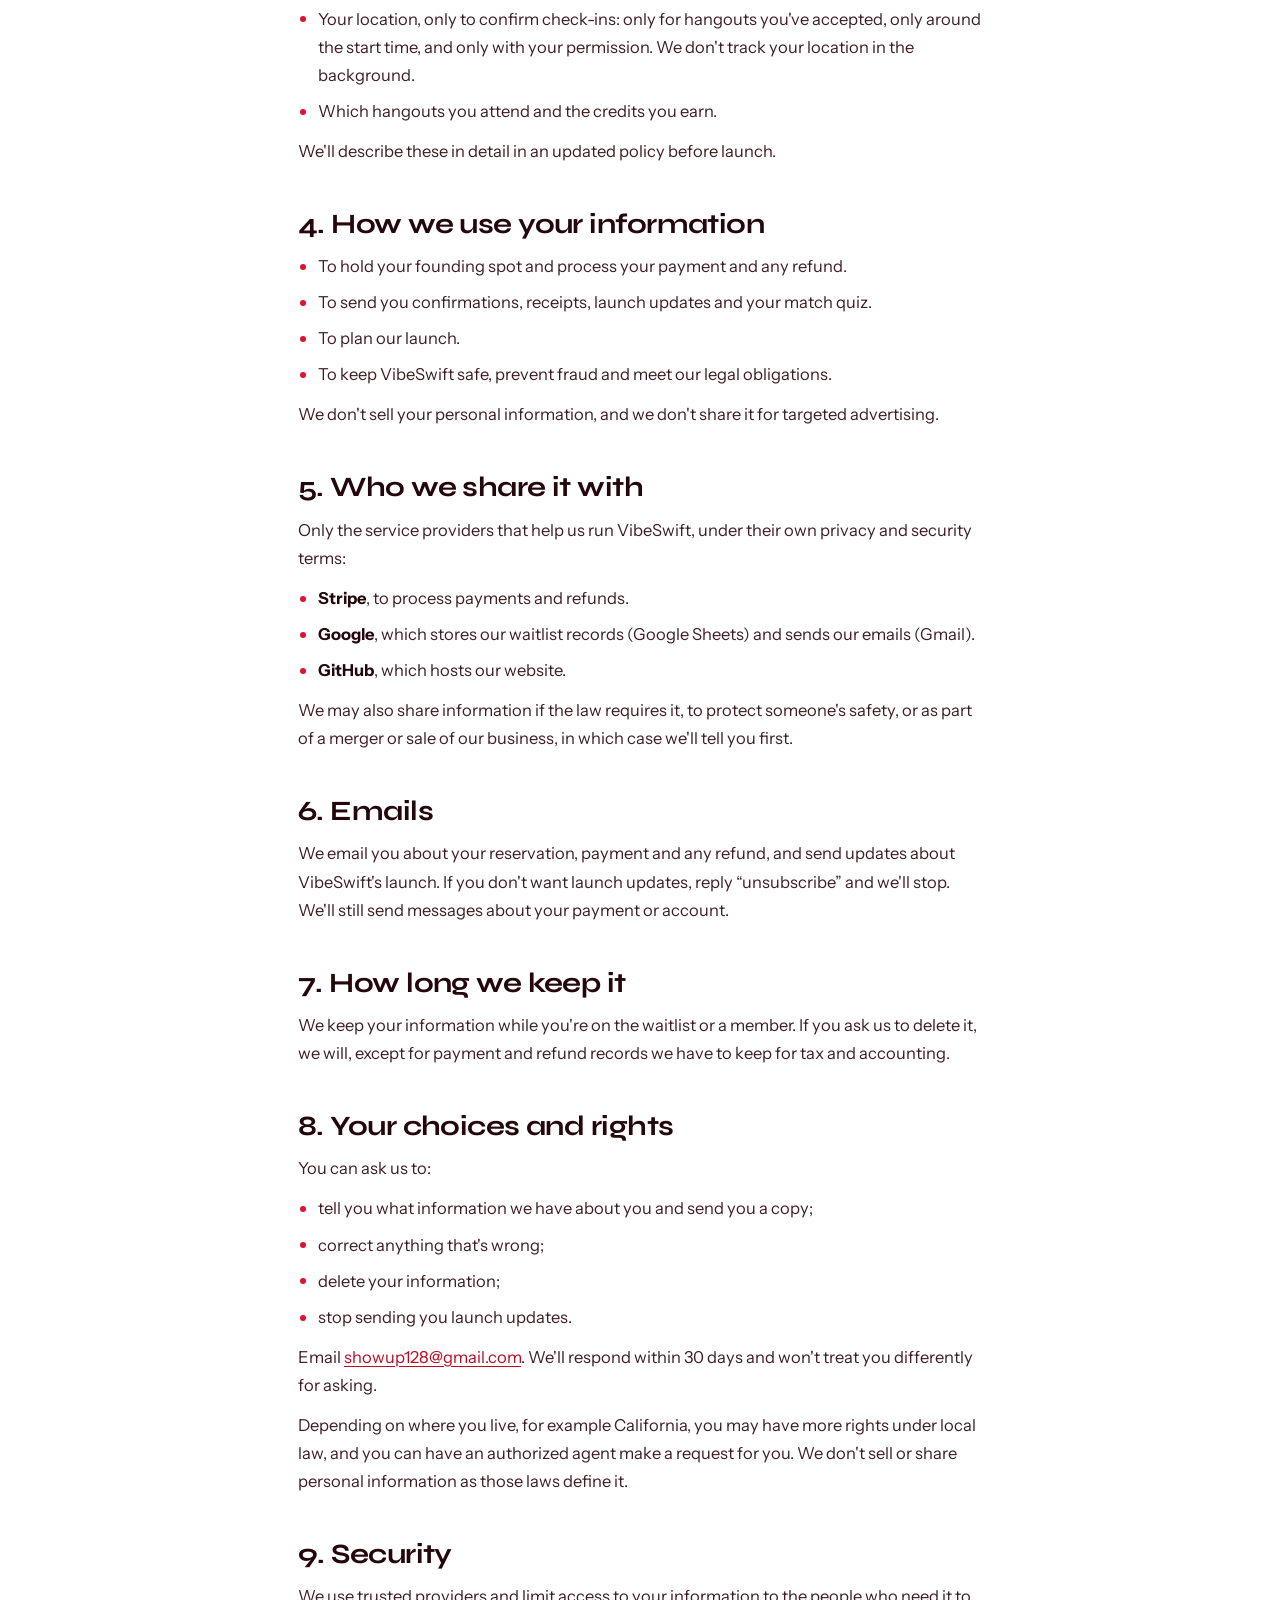
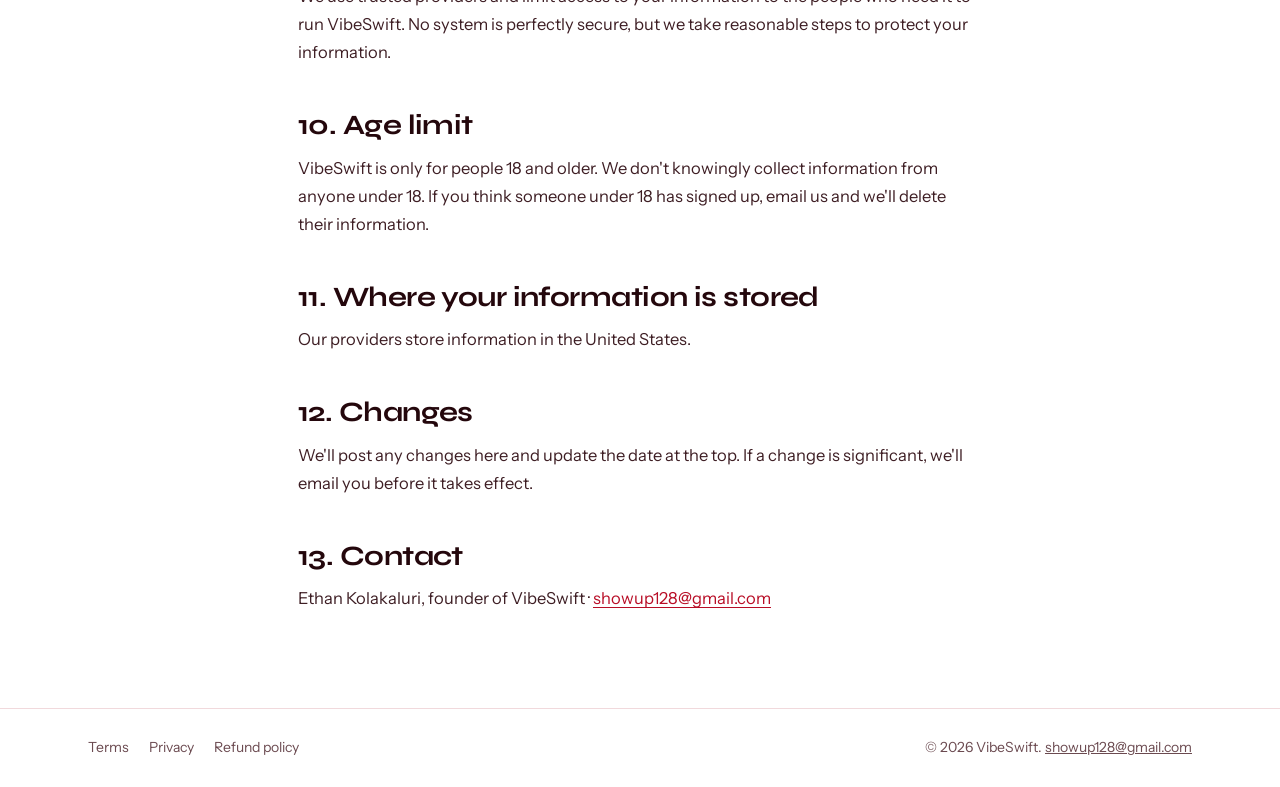
==== commit 06ee0ec8: "Rebrand to VibeSwift with a red-and-white redesign - New wave-V logo, favicon, email logo and social" ====
--- a/privacy.html
+++ b/privacy.html
@@ -3,14 +3,14 @@
 <head>
   <meta charset="utf-8">
   <meta name="viewport" content="width=device-width, initial-scale=1">
-  <title>Privacy Policy · ShowUp</title>
+  <title>Privacy Policy · VibeSwift</title>
   <meta name="robots" content="index, follow">
-  <meta name="theme-color" content="#FBF6EE">
-  <meta name="description" content="What ShowUp collects, why, who we share it with, and your choices.">
+  <meta name="theme-color" content="#FFFFFF">
+  <meta name="description" content="What VibeSwift collects, why, who we share it with, and your choices.">
   <link rel="icon" href="assets/img/favicon.svg" type="image/svg+xml">
   <link rel="preconnect" href="https://fonts.googleapis.com">
   <link rel="preconnect" href="https://fonts.gstatic.com" crossorigin>
-  <link rel="stylesheet" href="https://fonts.googleapis.com/css2?family=Bricolage+Grotesque:opsz,wght@12..96,500..800&family=DM+Sans:opsz,wght@9..40,400..700&display=swap">
+  <link rel="stylesheet" href="https://fonts.googleapis.com/css2?family=Syne:wght@600..800&family=Instrument+Sans:wght@400..700&display=swap">
   <link rel="stylesheet" href="assets/css/styles.css">
   <script src="assets/js/config.js"></script>
   <script defer src="assets/js/pages.js"></script>
@@ -18,9 +18,9 @@
 <body>
   <header class="nav is-scrolled">
     <div class="wrap nav__inner">
-      <a class="brand" href="./" aria-label="ShowUp home">
-        <svg class="brand__mark" viewBox="0 0 100 124" aria-hidden="true"><path d="M50 121C36 104 8 80 8 47C8 23.8 26.8 5 50 5C73.2 5 92 23.8 92 47C92 80 64 104 50 121Z" fill="#FF5B35"/><circle cx="36" cy="37" r="6.5" fill="#FBF6EE"/><circle cx="64" cy="37" r="6.5" fill="#FBF6EE"/><path d="M32 53C36 63 43 67 50 67C57 67 64 63 68 53" fill="none" stroke="#FBF6EE" stroke-width="9" stroke-linecap="round"/></svg>
-        <span class="brand__word">showup</span>
+      <a class="brand" href="./" aria-label="VibeSwift home">
+        <svg class="brand__mark" viewBox="0 0 100 100" aria-hidden="true"><rect width="100" height="100" rx="28" fill="#E0102F"/><path d="M10 52C18 52 21 32 30 32C38 32 44 58 50 74C56 58 62 26 70 26C79 26 82 52 90 52" fill="none" stroke="#fff" stroke-width="10" stroke-linecap="round" stroke-linejoin="round"/></svg>
+        <span class="brand__word">vibeswift</span>
       </a>
     </div>
   </header>
@@ -28,7 +28,6 @@
   <main class="legal">
     <div class="wrap legal__inner">
       <nav class="legal__tabs" aria-label="Policies"><a href="terms.html">Terms</a><a href="privacy.html" aria-current="page">Privacy</a><a href="refunds.html">Refund policy</a></nav>
-      <p class="eyebrow">ShowUp</p>
       <h1>Privacy Policy</h1>
       <p class="legal__updated">Last updated September 27, 2026</p>
       <section class="legal__summary" aria-label="The short version">
@@ -37,25 +36,25 @@
       </section>
       <article class="legal__body">
         <h2>1. Who we are</h2>
-        <p><span data-fill="LEGAL_NAME">[legal business name]</span> (&ldquo;ShowUp&rdquo;, &ldquo;we&rdquo;) runs ShowUp. This policy explains what we collect, why, and your choices. It covers our website and the founding member waitlist. Before the app launches, we'll update it to cover the app and let you know what changed.</p>
+        <p><span data-fill="LEGAL_NAME">[legal business name]</span> (&ldquo;VibeSwift&rdquo;, &ldquo;we&rdquo;) runs VibeSwift. This policy explains what we collect, why, and your choices. It covers our website and the founding member waitlist. Before the app launches, we'll update it to cover the app and let you know what changed.</p>
         <h2>2. What we collect</h2>
         <h3>When you reserve a spot</h3><ul><li>Your first name, email address, age range and the interests you pick.</li><li>Your confirmation that you're 18 or older.</li></ul><h3>When you pay</h3><p>Stripe collects your card details and billing information directly. We receive the payment result, the amount, your name and email, and the billing country or postal code Stripe asks for. We never see or store your full card number.</p><h3>Automatically</h3><ul><li>Our website is hosted on GitHub Pages and uses Google Fonts. Like most websites, these services receive your IP address and basic browser details when you load a page. We don't use analytics, advertising pixels or tracking cookies.</li><li>The site saves your first name and reservation reference in your browser's local storage, so the confirmation page can greet you. You can clear it anytime in your browser settings.</li></ul><h3>When you contact us</h3><p>Whatever you choose to include in your message.</p>
         <h2>3. When the app launches</h2>
-        <p>To run ShowUp, the app will also use:</p><ul><li>Your match quiz answers, to match you with a crew.</li><li>Your location, only to confirm check-ins: only for hangouts you've accepted, only around the start time, and only with your permission. We don't track your location in the background.</li><li>Which hangouts you attend and the credits you earn.</li></ul><p>We'll describe these in detail in an updated policy before launch.</p>
+        <p>To run VibeSwift, the app will also use:</p><ul><li>Your match quiz answers, to match you with a crew.</li><li>Your location, only to confirm check-ins: only for hangouts you've accepted, only around the start time, and only with your permission. We don't track your location in the background.</li><li>Which hangouts you attend and the credits you earn.</li></ul><p>We'll describe these in detail in an updated policy before launch.</p>
         <h2>4. How we use your information</h2>
-        <ul><li>To hold your founding spot and process your payment and any refund.</li><li>To send you confirmations, receipts, launch updates and your match quiz.</li><li>To plan our launch.</li><li>To keep ShowUp safe, prevent fraud and meet our legal obligations.</li></ul><p>We don't sell your personal information, and we don't share it for targeted advertising.</p>
+        <ul><li>To hold your founding spot and process your payment and any refund.</li><li>To send you confirmations, receipts, launch updates and your match quiz.</li><li>To plan our launch.</li><li>To keep VibeSwift safe, prevent fraud and meet our legal obligations.</li></ul><p>We don't sell your personal information, and we don't share it for targeted advertising.</p>
         <h2>5. Who we share it with</h2>
-        <p>Only the service providers that help us run ShowUp, under their own privacy and security terms:</p><ul><li><strong>Stripe</strong>, to process payments and refunds.</li><li><strong>Google</strong>, which stores our waitlist records (Google Sheets) and sends our emails (Gmail).</li><li><strong>GitHub</strong>, which hosts our website.</li></ul><p>We may also share information if the law requires it, to protect someone's safety, or as part of a merger or sale of our business, in which case we'll tell you first.</p>
+        <p>Only the service providers that help us run VibeSwift, under their own privacy and security terms:</p><ul><li><strong>Stripe</strong>, to process payments and refunds.</li><li><strong>Google</strong>, which stores our waitlist records (Google Sheets) and sends our emails (Gmail).</li><li><strong>GitHub</strong>, which hosts our website.</li></ul><p>We may also share information if the law requires it, to protect someone's safety, or as part of a merger or sale of our business, in which case we'll tell you first.</p>
         <h2>6. Emails</h2>
-        <p>We email you about your reservation, payment and any refund, and send updates about ShowUp's launch. If you don't want launch updates, reply &ldquo;unsubscribe&rdquo; and we'll stop. We'll still send messages about your payment or account.</p>
+        <p>We email you about your reservation, payment and any refund, and send updates about VibeSwift's launch. If you don't want launch updates, reply &ldquo;unsubscribe&rdquo; and we'll stop. We'll still send messages about your payment or account.</p>
         <h2>7. How long we keep it</h2>
         <p>We keep your information while you're on the waitlist or a member. If you ask us to delete it, we will, except for payment and refund records we have to keep for tax and accounting.</p>
         <h2>8. Your choices and rights</h2>
         <p>You can ask us to:</p><ul><li>tell you what information we have about you and send you a copy;</li><li>correct anything that's wrong;</li><li>delete your information;</li><li>stop sending you launch updates.</li></ul><p>Email <a data-fill-email href="#">[contact email]</a>. We'll respond within 30 days and won't treat you differently for asking.</p><p>Depending on where you live, for example California, you may have more rights under local law, and you can have an authorized agent make a request for you. We don't sell or share personal information as those laws define it.</p>
         <h2>9. Security</h2>
-        <p>We use trusted providers and limit access to your information to the people who need it to run ShowUp. No system is perfectly secure, but we take reasonable steps to protect your information.</p>
+        <p>We use trusted providers and limit access to your information to the people who need it to run VibeSwift. No system is perfectly secure, but we take reasonable steps to protect your information.</p>
         <h2>10. Age limit</h2>
-        <p>ShowUp is only for people 18 and older. We don't knowingly collect information from anyone under 18. If you think someone under 18 has signed up, email us and we'll delete their information.</p>
+        <p>VibeSwift is only for people 18 and older. We don't knowingly collect information from anyone under 18. If you think someone under 18 has signed up, email us and we'll delete their information.</p>
         <h2>11. Where your information is stored</h2>
         <p>Our providers store information in the United States.</p>
         <h2>12. Changes</h2>
@@ -73,7 +72,7 @@
         <a href="privacy.html">Privacy</a>
         <a href="refunds.html">Refund policy</a>
       </nav>
-      <p class="footer__meta">© <span id="year"></span> ShowUp<span class="contact-wrap" hidden> · <a class="contact-link" href="#"></a></span></p>
+      <p class="footer__meta">© <span id="year"></span> VibeSwift<span class="contact-wrap" hidden>. <a class="contact-link" href="#"></a></span></p>
     </div>
   </footer>
 </body>
--- a/assets/css/styles.css
+++ b/assets/css/styles.css
@@ -1,43 +1,35 @@
 /* ============================================================
-   ShowUp waitlist — styles
-   Brand: cream + coral + espresso. Fonts: Bricolage Grotesque, DM Sans.
+   VibeSwift waitlist — styles
+   Red and white. Syne for display, Instrument Sans for text.
+   The one loud moment is the hero wave; everything else stays quiet.
    ============================================================ */
 
 :root {
-  --cream: #FBF6EE;
-  --paper: #FFFDF9;
-  --peach: #FFF0E8;
-  --tint: #FFE4D9;
-  --coral: #FF5B35;
-  --coral-deep: #D9431E;
-  --coral-ink: #C8401C;
-  --ink: #2B211C;
-  --body: #5C4F46;
-  --quiet: #7A6A5F;
-  --line: #E8DFD0;
-  --line-peach: #F2D6CA;
-  --yellow: #FFC23D;
-  --peach-pin: #FF9E80;
-
-  --display: "Bricolage Grotesque", "Arial", sans-serif;
-  --text: "DM Sans", "Arial", sans-serif;
-
-  --r-sm: 12px;
-  --r: 20px;
-  --r-lg: 28px;
-  --shadow-sm: 0 1px 2px rgba(43, 33, 28, .06), 0 2px 8px rgba(43, 33, 28, .04);
-  --shadow: 0 10px 30px -12px rgba(43, 33, 28, .22);
-  --shadow-coral: 0 14px 30px -12px rgba(217, 67, 30, .55);
+  --white: #FFFFFF;
+  --blush: #FFF3F4;     /* alternate section background */
+  --rose: #FFD6DB;      /* tints, bar track, selected states */
+  --red: #E0102F;       /* brand red: fills, the wave, big numbers */
+  --red-ink: #B80D26;   /* red for small text on white (6.7:1) */
+  --red-dark: #9E0B21;  /* hover */
+  --ink: #24070C;       /* text: an oxblood black, part of the palette */
+  --muted: #6B4A50;     /* secondary text (7.7:1 on white) */
+  --line: #F1D9DC;      /* hairlines */
+
+  --display: "Syne", "Arial Black", Arial, sans-serif;
+  --text: "Instrument Sans", "Helvetica Neue", Arial, sans-serif;
+
+  --r-sm: 10px;
+  --r: 18px;
   --ease: cubic-bezier(.2, .7, .2, 1);
-  --wrap: 1180px;
-  --gutter: clamp(16px, 4vw, 40px);
+  --wrap: 1200px;
+  --gutter: clamp(16px, 4vw, 48px);
 }
 
 *, *::before, *::after { box-sizing: border-box; }
 html { scroll-behavior: smooth; -webkit-text-size-adjust: 100%; }
 body {
   margin: 0;
-  background: var(--cream);
+  background: var(--white);
   color: var(--ink);
   font-family: var(--text);
   font-size: 17px;
@@ -48,579 +40,382 @@
 img, svg { display: block; max-width: 100%; }
 a { color: inherit; }
 p { margin: 0; }
-h1, h2, h3 { margin: 0; font-family: var(--display); color: var(--ink); letter-spacing: -0.02em; }
-ul, ol { margin: 0; padding: 0; list-style: none; }
+h1, h2, h3 { margin: 0; font-family: var(--display); color: var(--ink); line-height: 1.12; }
+ul, ol, dl, dd { margin: 0; padding: 0; list-style: none; }
 [hidden] { display: none !important; }
 button, input, select { font: inherit; color: inherit; }
-::selection { background: var(--tint); }
-:focus-visible { outline: 3px solid var(--coral); outline-offset: 3px; border-radius: 6px; }
+::selection { background: var(--rose); }
+:focus-visible { outline: 3px solid var(--red); outline-offset: 3px; border-radius: 6px; }
 
 .wrap { width: 100%; max-width: var(--wrap); margin: 0 auto; padding: 0 var(--gutter); }
-
 .skip {
-  position: absolute; left: 12px; top: -60px; z-index: 100;
-  background: var(--ink); color: var(--cream); padding: 10px 16px; border-radius: 10px; text-decoration: none;
+  position: absolute; left: 16px; top: -60px; z-index: 100;
+  background: var(--ink); color: var(--white); padding: 10px 16px; border-radius: var(--r-sm); text-decoration: none;
 }
 .skip:focus { top: 12px; }
 
 /* ---------- Buttons ---------- */
 .btn {
-  --bg: var(--paper); --fg: var(--ink);
-  display: inline-flex; align-items: center; justify-content: center; gap: 0;
-  padding: 14px 22px; border-radius: 999px; border: 0;
+  --bg: var(--white); --fg: var(--ink);
+  display: inline-flex; align-items: center; justify-content: center; gap: .45em;
+  padding: 13px 22px; border: 0; border-radius: 999px;
   background: var(--bg); color: var(--fg);
-  font-weight: 700; font-size: 16px; line-height: 1.1; text-decoration: none; white-space: nowrap;
-  cursor: pointer; position: relative; overflow: hidden; isolation: isolate;
-  transition: transform .25s var(--ease), box-shadow .25s var(--ease), background-color .25s var(--ease);
-}
-.btn:hover { transform: translateY(-2px); }
-.btn:active { transform: translateY(0) scale(.98); }
-.btn--primary { --bg: var(--coral-ink); --fg: #FFFDF9; box-shadow: var(--shadow-coral); }
-.btn--primary:hover { --bg: #B23817; }
-.btn--primary::after {
-  content: ""; position: absolute; inset: 0; z-index: -1;
-  background: linear-gradient(110deg, transparent 30%, rgba(255, 255, 255, .28) 50%, transparent 70%);
-  transform: translateX(-120%);
-}
-.btn--primary:hover::after { transform: translateX(120%); transition: transform .8s var(--ease); }
+  font-family: var(--text); font-weight: 700; font-size: 16px; line-height: 1.1;
+  text-decoration: none; cursor: pointer; white-space: nowrap;
+  transition: background-color .2s var(--ease), color .2s var(--ease), box-shadow .2s var(--ease);
+}
+.btn--primary { --bg: var(--red); --fg: var(--white); }
+.btn--primary:hover { --bg: var(--red-dark); }
 .btn--ghost { --bg: transparent; box-shadow: inset 0 0 0 2px var(--ink); }
-.btn--ghost:hover { --bg: var(--ink); --fg: var(--cream); }
-.btn--light { --bg: var(--cream); --fg: var(--ink); box-shadow: 0 14px 30px -14px rgba(43, 33, 28, .45); }
-.btn--quiet { --bg: transparent; --fg: var(--quiet); box-shadow: inset 0 0 0 1.5px var(--line); cursor: default; }
-.btn--quiet:hover { transform: none; }
+.btn--ghost:hover { --bg: var(--ink); --fg: var(--white); }
+.btn--light { --bg: var(--white); --fg: var(--red-ink); }
+.btn--light:hover { --bg: var(--blush); }
+.btn--quiet { --bg: transparent; --fg: var(--muted); box-shadow: inset 0 0 0 1.5px var(--line); cursor: default; }
 .btn--sm { padding: 10px 16px; font-size: 15px; }
-.btn--lg { padding: 17px 26px; font-size: 17px; }
-.btn--block { width: 100%; }
-.btn > .price-label { margin-left: .28em; }
-.btn__arrow { margin-left: .5em; transition: transform .25s var(--ease); }
-.btn:hover .btn__arrow { transform: translateX(4px); }
+.btn--lg { padding: 17px 28px; font-size: 17px; }
+.btn--block { width: 100%; white-space: normal; text-align: center; }
+.btn .price-label { font-weight: 600; opacity: .85; }
+.btn[disabled] { opacity: .55; pointer-events: none; }
+.btn__spinner { display: none; width: 18px; height: 18px; border-radius: 50%; border: 2.5px solid rgba(255, 255, 255, .45); border-top-color: var(--white); animation: spin .8s linear infinite; }
+.btn.is-loading .btn__spinner { display: inline-block; }
+.btn.is-loading { pointer-events: none; opacity: .92; }
 
 /* ---------- Nav ---------- */
-.nav {
-  position: sticky; top: 0; z-index: 50;
-  background: rgba(251, 246, 238, .78);
-  backdrop-filter: saturate(1.4) blur(12px); -webkit-backdrop-filter: saturate(1.4) blur(12px);
-  border-bottom: 1px solid transparent;
-  transition: border-color .3s, box-shadow .3s;
-}
-.nav.is-scrolled { border-bottom-color: var(--line); box-shadow: 0 6px 20px -16px rgba(43, 33, 28, .5); }
-.nav__inner { display: flex; align-items: center; gap: 24px; height: 68px; }
-.nav__links { display: flex; gap: 26px; margin-left: auto; font-size: 15px; font-weight: 500; }
-.nav__links a { text-decoration: none; color: var(--body); position: relative; }
-.nav__links a::after {
-  content: ""; position: absolute; left: 0; right: 0; bottom: -4px; height: 2px; border-radius: 2px;
-  background: var(--coral); transform: scaleX(0); transform-origin: left; transition: transform .3s var(--ease);
-}
+.nav { position: sticky; top: 0; z-index: 50; background: rgba(255, 255, 255, .92); backdrop-filter: blur(10px); border-bottom: 1px solid transparent; transition: border-color .2s; }
+.nav.is-scrolled { border-bottom-color: var(--line); }
+.nav__inner { display: flex; align-items: center; gap: 32px; height: 68px; }
+.nav__links { display: flex; gap: 28px; margin-left: auto; font-size: 15px; font-weight: 500; }
+.nav__links a { text-decoration: none; color: var(--muted); }
 .nav__links a:hover { color: var(--ink); }
-.nav__links a:hover::after { transform: scaleX(1); }
-.brand { display: inline-flex; align-items: center; gap: 8px; text-decoration: none; }
-.brand__mark { width: 26px; height: 32px; transition: transform .4s var(--ease); }
-.brand:hover .brand__mark { transform: translateY(-3px) rotate(-6deg); }
-.brand__word { font-family: var(--display); font-weight: 800; font-size: 26px; letter-spacing: -0.04em; line-height: 1; }
-
-/* ---------- Type ---------- */
-.eyebrow {
-  display: inline-flex; align-items: center; gap: 10px;
-  font-size: 13px; font-weight: 700; letter-spacing: .14em; text-transform: uppercase; color: var(--coral-ink);
-  margin-bottom: 14px;
-}
-.eyebrow::before {
-  content: ""; width: 11px; height: 14px; flex: none;
-  background: currentColor;
-  -webkit-mask: url("../img/pin-solid.svg") center / contain no-repeat; mask: url("../img/pin-solid.svg") center / contain no-repeat;
-}
-.eyebrow--light { color: var(--ink); }
-.h2 { font-size: clamp(32px, 4.6vw, 54px); line-height: 1.04; font-weight: 700; max-width: 18ch; }
-.accent { color: var(--coral-deep); }
-.source { margin-top: 22px; font-size: 13.5px; color: var(--quiet); }
-.source a { color: var(--quiet); text-underline-offset: 3px; }
+.brand { display: inline-flex; align-items: center; gap: 10px; text-decoration: none; }
+.brand__mark { width: 34px; height: 34px; }
+.brand__word { font-family: var(--display); font-weight: 800; font-size: 22px; letter-spacing: -.03em; color: var(--ink); }
+
+/* ---------- Hero ---------- */
+.hero { padding: clamp(32px, 5vw, 64px) 0 64px; overflow: hidden; }
+.status { display: inline-flex; align-items: center; gap: 10px; font-weight: 600; font-size: 15px; color: var(--red-ink); }
+.status__dot { width: 9px; height: 9px; border-radius: 50%; background: var(--red); box-shadow: 0 0 0 0 rgba(224, 16, 47, .5); animation: beat 2s ease-out infinite; }
+.hero__title {
+  margin-top: 18px;
+  font-size: clamp(44px, 6.3vw, 94px); font-weight: 800; line-height: .96; letter-spacing: -.045em;
+}
+.hero__row { display: flex; flex-wrap: wrap; align-items: flex-end; justify-content: space-between; gap: 24px 48px; margin-top: 32px; }
+.hero__sub { font-size: clamp(17px, 1.6vw, 20px); color: var(--muted); max-width: 44ch; }
+.hero__ctas { display: flex; flex-wrap: wrap; gap: 12px; }
+.hero__fine { margin-top: 18px; font-size: 14px; color: var(--muted); }
+
+.wave { position: relative; height: 220px; margin-top: clamp(96px, 8vw, 112px); }
+.wave__line { position: absolute; inset: 0; width: 100%; height: 100%; overflow: visible; }
+.wave__line path, .final__wave path { fill: none; stroke-width: 5; stroke-linecap: round; stroke-linejoin: round; vector-effect: non-scaling-stroke; }
+.wave__line path { stroke: var(--red); stroke-dasharray: 1; stroke-dashoffset: 1; animation: draw 2.2s var(--ease) .2s forwards; }
+.plan {
+  position: absolute; left: var(--x); top: var(--y);
+  transform: translate(-50%, calc(-100% - 16px));
+  display: grid; gap: 1px; min-width: 168px; padding: 12px 16px 13px;
+  background: var(--white); border-radius: var(--r-sm); box-shadow: 0 0 0 1.5px var(--ink), 4px 4px 0 var(--ink);
+  font-size: 13px; color: var(--muted);
+  opacity: 0; animation: plan .45s var(--ease) forwards; animation-delay: calc(.7s + var(--i) * .55s);
+}
+.plan::after { content: ""; position: absolute; left: 50%; bottom: -13px; width: 2px; height: 11px; background: var(--ink); }
+.plan__when { font-weight: 600; color: var(--red-ink); }
+.plan__what { font-family: var(--display); font-weight: 700; font-size: 16px; color: var(--ink); letter-spacing: -.01em; }
+.checkin {
+  position: absolute; left: var(--x); top: var(--y);
+  transform: translate(-50%, 14px);
+  display: inline-flex; align-items: center; gap: 8px; white-space: nowrap;
+  padding: 7px 14px; border-radius: 999px; background: var(--red); color: var(--white); font-weight: 700; font-size: 13px;
+  opacity: 0; animation: plan .45s var(--ease) 1.6s forwards;
+}
+.checkin__dot { width: 7px; height: 7px; border-radius: 50%; background: var(--white); }
+
+/* ---------- Sections ---------- */
+.section { padding: clamp(72px, 10vw, 128px) 0; }
+.section--blush { background: var(--blush); }
+.h2 { font-size: clamp(34px, 4.8vw, 60px); font-weight: 800; line-height: 1.02; letter-spacing: -.035em; max-width: 18ch; }
+.founding .h2, .faq .h2 { font-size: clamp(30px, 3.4vw, 46px); }
+.source { margin-top: 26px; font-size: 14px; color: var(--muted); max-width: 72ch; }
+.source a { color: var(--muted); text-underline-offset: 3px; }
 .source a:hover { color: var(--ink); }
 
-/* ---------- Pill ---------- */
-.pill {
-  display: inline-flex; align-items: center; gap: 10px;
-  padding: 8px 14px 8px 12px; border-radius: 999px;
-  background: var(--paper); box-shadow: inset 0 0 0 1px var(--line);
-  font-size: 13px; font-weight: 700; letter-spacing: .08em; text-transform: uppercase; color: var(--ink);
-}
-.pill__dot { width: 8px; height: 8px; border-radius: 50%; background: var(--coral); position: relative; }
-.pill__dot::after {
-  content: ""; position: absolute; inset: -4px; border-radius: 50%; background: var(--coral); opacity: .35;
-  animation: ping 1.8s var(--ease) infinite;
-}
-
-/* ---------- Hero ---------- */
-.hero { position: relative; padding: clamp(36px, 6vw, 72px) 0 0; overflow: hidden; }
-.hero::before {
-  content: ""; position: absolute; inset: -30% -10% auto auto; width: 70vw; height: 70vw; max-width: 900px; max-height: 900px;
-  background: radial-gradient(closest-side, rgba(255, 228, 217, .9), rgba(255, 228, 217, 0));
-  z-index: -1; pointer-events: none;
-}
-.hero__grid { display: grid; grid-template-columns: 1.15fr .85fr; gap: 48px; align-items: center; }
-.hero__title .accent { white-space: nowrap; }
-.hero__title { font-size: clamp(40px, 5.6vw, 80px); line-height: .96; font-weight: 800; letter-spacing: -0.035em; margin: 22px 0 22px; }
-.hero__sub { font-size: clamp(17px, 1.6vw, 20px); color: var(--body); max-width: 34ch; }
-.hero__ctas { display: flex; flex-wrap: wrap; gap: 12px; margin-top: 30px; }
-.hero__fine { margin-top: 16px; font-size: 14px; color: var(--quiet); }
-
-.hero__art { position: relative; aspect-ratio: 1 / 1.02; max-width: 520px; width: 100%; justify-self: center; }
-.scene { width: 100%; height: 100%; overflow: visible; }
-.scene__glow { animation: breathe 6s ease-in-out infinite; transform-box: fill-box; transform-origin: center; }
-.scene__ring { opacity: 0; animation: ring 3.6s var(--ease) 1.2s infinite; transform-box: fill-box; transform-origin: center; }
-.pin { transform-box: fill-box; transform-origin: 50% 100%; }
-.pin--main { animation: drop .9s var(--ease) .15s both, bob 4.2s ease-in-out 1.1s infinite; }
-.pin--l { animation: drop .9s var(--ease) .45s both, bob 3.6s ease-in-out 1.4s infinite; }
-.pin--r { animation: drop .9s var(--ease) .65s both, bob 3.9s ease-in-out 1.6s infinite; }
-.scene__shadow { transform-box: fill-box; transform-origin: center; }
-.scene__shadow--main { animation: fadeIn .6s ease .5s both, shadow 4.2s ease-in-out 1.1s infinite; }
-.scene__shadow--l { animation: fadeIn .6s ease .8s both, shadow 3.6s ease-in-out 1.4s infinite; }
-.scene__shadow--r { animation: fadeIn .6s ease 1s both, shadow 3.9s ease-in-out 1.6s infinite; }
-
-.float-card {
-  position: absolute; background: var(--paper); border-radius: 18px; box-shadow: var(--shadow), inset 0 0 0 1px var(--line);
-  padding: 14px 16px;
-}
-.float-card--plan { left: -16%; top: -2%; width: 220px; animation: pop .7s var(--ease) 1.1s both, float 6s ease-in-out 1.8s infinite; }
-.float-card--credit {
-  right: -14%; top: 34%; display: flex; align-items: center; gap: 10px; font-size: 14px; font-weight: 600; color: var(--body);
-  animation: pop .7s var(--ease) 1.4s both, float 5.2s ease-in-out 2.2s infinite reverse;
-}
-.float-card__eyebrow { font-size: 11px; font-weight: 700; letter-spacing: .12em; text-transform: uppercase; color: var(--coral-ink); }
-.float-card__title { font-family: var(--display); font-weight: 700; font-size: 19px; margin-top: 4px; letter-spacing: -0.02em; }
-.float-card__meta { font-size: 13px; color: var(--quiet); margin-top: 2px; }
-.float-card__plus {
-  display: grid; place-items: center; min-width: 46px; height: 46px; padding: 0 8px; border-radius: 14px;
-  background: var(--coral-deep); color: #FFFDF9; font-family: var(--display); font-weight: 800; font-size: 18px;
-}
-.avatars { display: flex; align-items: center; margin-top: 10px; }
-.avatars span { width: 24px; height: 24px; border-radius: 50%; background: var(--c); box-shadow: 0 0 0 2px var(--paper); margin-left: -6px; }
-.avatars span:first-child { margin-left: 0; }
-.avatars b { margin-left: 8px; font-size: 13px; color: var(--quiet); }
-
-.marquee {
-  margin-top: clamp(40px, 6vw, 72px); border-block: 1px solid var(--line); background: var(--paper);
-  overflow: hidden; -webkit-mask-image: linear-gradient(90deg, transparent, #000 8%, #000 92%, transparent); mask-image: linear-gradient(90deg, transparent, #000 8%, #000 92%, transparent);
-}
-.marquee__track { display: flex; width: max-content; animation: marquee 40s linear infinite; }
-.marquee__track span {
-  display: inline-flex; align-items: center; gap: 22px; padding: 18px 0 18px 22px;
-  font-family: var(--display); font-weight: 600; font-size: 20px; color: var(--body); white-space: nowrap;
-}
-.marquee__track span::after { content: ""; width: 8px; height: 8px; border-radius: 50%; background: var(--coral); opacity: .7; }
-.marquee:hover .marquee__track { animation-play-state: paused; }
-
-/* ---------- Sections ---------- */
-.section { padding: clamp(72px, 10vw, 128px) 0; position: relative; }
-.section--tint { background: var(--paper); border-block: 1px solid var(--line); }
-.section--peach { background: var(--peach); }
-.card { background: var(--paper); border-radius: var(--r); box-shadow: var(--shadow-sm), inset 0 0 0 1px var(--line); }
-.section--tint .card { background: var(--cream); }
-
 /* Problem */
-.stats { display: grid; grid-template-columns: 1fr 1fr 1.2fr; gap: 20px; margin-top: 44px; }
-.stat { padding: 30px; }
-.stat__num { font-family: var(--display); font-weight: 800; font-size: clamp(64px, 8vw, 96px); line-height: 1; color: var(--coral-deep); letter-spacing: -0.04em; }
-.stat__label { margin-top: 12px; color: var(--body); }
-.stat--note { display: flex; flex-direction: column; justify-content: center; gap: 14px; padding: 8px 8px 8px 24px; border-left: 3px solid var(--coral); }
-.stat--note p:first-child { font-family: var(--display); font-weight: 600; font-size: 22px; line-height: 1.25; letter-spacing: -0.015em; }
-.stat__why { color: var(--body); }
+.figures { display: grid; grid-template-columns: 1fr 1fr; gap: 0 48px; margin-top: 48px; border-top: 2px solid var(--ink); }
+.figure { padding-top: 24px; }
+.figure__num { font-family: var(--display); font-weight: 800; font-size: clamp(72px, 9.6vw, 136px); line-height: .9; letter-spacing: -.05em; color: var(--red); }
+.figure__text { margin-top: 14px; font-size: 18px; max-width: 34ch; }
+.problem__why { display: grid; grid-template-columns: 1fr 1fr; gap: 24px 48px; margin-top: 48px; color: var(--muted); }
+.problem__why p:first-child { color: var(--ink); font-weight: 600; }
 
 /* Promise */
-.promise { background: var(--coral); color: #FFFDF9; padding: clamp(72px, 10vw, 120px) 0; position: relative; overflow: hidden; }
-.promise::after {
-  content: ""; position: absolute; right: -80px; bottom: -120px; width: 420px; height: 520px; opacity: .14;
-  background: url("../img/pin-solid.svg") center / contain no-repeat; pointer-events: none;
-  filter: brightness(0) invert(1);
-  animation: bob 6s ease-in-out infinite;
-}
-.promise__text { font-family: var(--display); font-weight: 800; font-size: clamp(32px, 5vw, 64px); line-height: 1.04; letter-spacing: -0.03em; max-width: 20ch; }
-.promise__kicker { margin-top: 22px; font-family: var(--display); font-weight: 700; font-size: clamp(22px, 2.6vw, 32px); color: var(--ink); }
-
-/* How it works */
-.steps { display: grid; grid-template-columns: repeat(5, 1fr); gap: 16px; margin-top: 48px; position: relative; counter-reset: s; }
-.steps::before {
-  content: ""; position: absolute; left: 4%; right: 4%; top: 50%; height: 3px; border-radius: 3px; z-index: 0;
-  background: repeating-linear-gradient(90deg, var(--coral) 0 10px, transparent 10px 18px);
-  transform: scaleX(0); transform-origin: left; transition: transform 1.4s var(--ease) .2s;
-}
-.steps.in::before { transform: scaleX(1); }
-.step { padding: 22px; position: relative; z-index: 1; transition: transform .3s var(--ease), box-shadow .3s var(--ease); }
-.step:hover { transform: translateY(-6px); box-shadow: var(--shadow), inset 0 0 0 1px var(--line); }
-.step__num { font-size: 13px; font-weight: 700; letter-spacing: .08em; color: var(--coral-ink); text-transform: uppercase; }
-.step h3 { font-size: 28px; margin: 8px 0 8px; }
-.step p { font-size: 15.5px; color: var(--body); }
-.step--you { background: var(--coral); box-shadow: var(--shadow-coral); }
-.step--you h3 { color: #FFFDF9; }
-.step--you .step__num, .step--you p { color: var(--ink); }
-
-/* Features */
-.features { display: grid; grid-template-columns: repeat(4, 1fr); gap: 16px; margin-top: 44px; }
-.feature { padding: 24px; transition: transform .3s var(--ease), box-shadow .3s var(--ease); }
-.feature:hover { transform: translateY(-6px); box-shadow: var(--shadow), inset 0 0 0 1px var(--line); }
-.feature__icon {
-  width: 46px; height: 46px; border-radius: 14px; display: grid; place-items: center; margin-bottom: 16px;
-  background: var(--tint); color: var(--coral-deep); transition: transform .4s var(--ease);
-}
-.feature:hover .feature__icon { transform: rotate(-8deg) scale(1.06); }
-.feature__icon svg { width: 24px; height: 24px; fill: none; stroke: currentColor; stroke-width: 1.8; stroke-linecap: round; stroke-linejoin: round; }
-.feature h3 { font-family: var(--text); font-weight: 700; font-size: 18px; letter-spacing: -0.01em; }
-.feature p { margin-top: 6px; font-size: 15px; color: var(--body); }
-.feature--hot { background: var(--coral) !important; box-shadow: var(--shadow-coral) !important; }
-.feature--hot h3, .feature--hot p { color: var(--ink); }
-.feature--hot .feature__icon { background: rgba(255, 253, 249, .35); color: var(--ink); }
-
-/* Credits */
-.credits { display: grid; grid-template-columns: 2fr 3fr; gap: 28px; margin-top: 44px; }
-.credits__label { font-size: 13px; font-weight: 700; letter-spacing: .12em; text-transform: uppercase; color: var(--quiet); margin-bottom: 12px; }
-.credits__row { display: grid; grid-auto-flow: column; grid-auto-columns: 1fr; gap: 12px; }
-.tile { padding: 22px; transition: transform .3s var(--ease); }
-.tile:hover { transform: translateY(-4px); }
-.tile__num { font-family: var(--display); font-weight: 800; font-size: 52px; line-height: 1.05; letter-spacing: -0.03em; }
-.tile__num--hot { color: var(--coral-deep); }
-.tile p:last-child { margin-top: 6px; color: var(--body); font-size: 15px; }
-.callout {
-  margin-top: 24px; padding: 24px 28px; border-radius: var(--r); background: var(--tint);
-  font-size: 18px; font-weight: 500; color: var(--ink);
-}
-.callout b { color: var(--coral-ink); }
-
-/* Value stack */
-.stack { display: grid; grid-template-columns: 1.55fr 1fr; gap: 24px; margin-top: 40px; align-items: stretch; }
-.stack__rows { border-radius: var(--r); overflow: hidden; box-shadow: inset 0 0 0 1px var(--line); background: var(--cream); }
-.stack__row { display: grid; grid-template-columns: 1.6fr 1fr .7fr; gap: 12px; padding: 16px 22px; border-top: 1px solid var(--line); font-size: 16.5px; }
-.stack__row span:last-child { text-align: right; font-variant-numeric: tabular-nums; }
-.stack__row--head { border-top: 0; font-size: 13px; font-weight: 700; letter-spacing: .08em; text-transform: uppercase; color: var(--quiet); }
-.stack__row--total { background: var(--tint); font-weight: 700; }
-.stack__row .hot { color: var(--coral-ink); font-weight: 700; }
-.stack__price {
-  border-radius: var(--r); background: var(--coral); color: #FFFDF9; padding: 32px; display: flex; flex-direction: column; justify-content: center; gap: 6px;
-  box-shadow: var(--shadow-coral);
-}
-.stack__price p { color: var(--ink); }
-.stack__eyebrow { font-size: 13px; font-weight: 700; letter-spacing: .12em; text-transform: uppercase; }
-.stack__price .stack__big { color: #FFFDF9; }
-.stack__big { font-family: var(--display); font-weight: 800; font-size: clamp(64px, 7vw, 92px); line-height: 1; letter-spacing: -0.04em; margin: 6px 0; }
-.stack__save { font-weight: 700; font-size: 19px; color: var(--ink); }
-.stack__fine { font-size: 14px; }
-
-/* Tiers */
-.tiers { display: grid; grid-template-columns: repeat(3, 1fr); gap: 18px; margin-top: 56px; align-items: stretch; }
-.tier { padding: 30px; display: flex; flex-direction: column; gap: 14px; }
-.tier h3 { font-size: 28px; }
-.tier__price { font-family: var(--display); font-weight: 800; font-size: 48px; line-height: 1; letter-spacing: -0.03em; }
-.tier__price small { font-family: var(--text); font-weight: 500; font-size: 16px; color: var(--quiet); letter-spacing: 0; margin-left: 2px; }
-.tier__note { font-size: 14px; color: var(--body); margin-top: -6px; }
-.tier ul { display: grid; gap: 9px; margin: 6px 0 4px; flex: 1; align-content: start; }
-.tier li { position: relative; padding-left: 26px; font-size: 15.5px; color: var(--body); }
-.tier li::before {
-  content: ""; position: absolute; left: 0; top: .32em; width: 16px; height: 16px; border-radius: 50%;
-  background: var(--tint) url("data:image/svg+xml,%3Csvg xmlns='http://www.w3.org/2000/svg' viewBox='0 0 16 16'%3E%3Cpath d='M4.5 8.3l2.2 2.2 4.8-5' fill='none' stroke='%23C8401C' stroke-width='2' stroke-linecap='round' stroke-linejoin='round'/%3E%3C/svg%3E") center / 14px no-repeat;
-}
-.tier__per { font-size: 14.5px; color: var(--quiet); padding-top: 12px; border-top: 1px dashed var(--line); }
-.tier__per b { font-family: var(--display); font-size: 22px; color: var(--ink); margin-right: 4px; }
-.tier--hot {
-  background: var(--cream); border-radius: var(--r-lg); padding: 34px 30px;
-  box-shadow: 0 0 0 3px var(--coral), var(--shadow); transform: translateY(-10px);
-}
-.tier--hot .tier__price { color: var(--coral-deep); }
-.tier__head { display: flex; align-items: center; justify-content: space-between; }
-.tag {
-  padding: 6px 12px; border-radius: 999px; background: var(--coral); color: var(--ink);
-  font-size: 12px; font-weight: 700; letter-spacing: .12em; text-transform: uppercase;
-}
+.promise { background: var(--red); color: var(--white); padding: clamp(80px, 11vw, 144px) 0; }
+.promise__text { font-family: var(--display); font-weight: 800; font-size: clamp(30px, 4.3vw, 60px); line-height: 1.04; letter-spacing: -.035em; max-width: 22ch; }
+.promise__kicker { margin-top: 28px; font-size: clamp(18px, 1.8vw, 22px); font-weight: 600; }
+
+/* How it works: numbered stops on one line */
+.steps { position: relative; display: grid; grid-template-columns: repeat(5, 1fr); gap: 24px; margin-top: 56px; }
+.steps::before { content: ""; position: absolute; left: 22px; right: calc((100% - 96px) / 5 - 23px); top: 22px; height: 2px; background: var(--ink); }
+.step { position: relative; }
+.step__num {
+  position: relative; display: grid; place-items: center; width: 46px; height: 46px; border-radius: 50%;
+  background: var(--white); box-shadow: inset 0 0 0 2px var(--ink);
+  font-family: var(--display); font-weight: 800; font-size: 18px;
+}
+.step h3 { margin-top: 20px; font-size: 24px; letter-spacing: -.02em; }
+.step p { margin-top: 6px; color: var(--muted); font-size: 16px; }
+.step--you .step__num { background: var(--red); color: var(--white); box-shadow: none; }
+.step--you h3 { color: var(--red-ink); }
+.step--you p { color: var(--ink); }
+
+/* Crew features */
+.features { display: grid; grid-template-columns: 1fr 1fr; gap: 0 48px; margin-top: 48px; }
+.feature { display: grid; grid-template-columns: 36px 1fr; gap: 2px 16px; padding: 22px 0; border-top: 1px solid var(--line); }
+.feature svg { grid-row: span 2; width: 28px; height: 28px; margin-top: 2px; fill: none; stroke: var(--red); stroke-width: 1.8; stroke-linecap: round; stroke-linejoin: round; }
+.feature h3 { font-family: var(--text); font-size: 18px; font-weight: 700; }
+.feature p { color: var(--muted); font-size: 16px; }
+.feature--main { background: var(--white); margin: 0 -16px; padding: 22px 16px; border-radius: var(--r-sm); border-top-color: transparent; box-shadow: inset 0 0 0 2px var(--red); }
+.feature--main + .feature { border-top-color: transparent; }
+
+/* Credits ledger */
+.ledger { display: grid; grid-template-columns: 1fr 1.3fr; gap: 32px 64px; margin-top: 48px; }
+.ledger h3 { font-family: var(--text); font-size: 15px; font-weight: 700; color: var(--muted); padding-bottom: 12px; border-bottom: 2px solid var(--ink); }
+.ledger dl > div { display: grid; grid-template-columns: 112px 1fr; align-items: baseline; gap: 16px; padding: 16px 0; border-bottom: 1px solid var(--line); }
+.ledger dt { font-family: var(--display); font-weight: 800; font-size: 40px; line-height: 1; letter-spacing: -.03em; font-variant-numeric: tabular-nums; }
+.ledger__plus { color: var(--red); }
+.ledger dd { font-size: 17px; }
+.ledger__total { margin-top: 32px; font-size: clamp(19px, 2vw, 24px); max-width: 48ch; }
+.ledger__total b { color: var(--red-ink); }
+
+/* Pricing */
+.stack { display: grid; grid-template-columns: 1.6fr 1fr; gap: 0; margin-top: 48px; border-radius: var(--r); overflow: hidden; box-shadow: 0 0 0 2px var(--ink); background: var(--white); }
+.stack__table { width: 100%; border-collapse: collapse; font-size: 16px; }
+.stack__table th { text-align: left; font-size: 14px; font-weight: 600; color: var(--muted); padding: 18px 22px 12px; }
+.stack__table td { padding: 15px 22px; border-top: 1px solid var(--line); }
+.stack__table td:last-child, .stack__table th:last-child { text-align: right; font-variant-numeric: tabular-nums; }
+.stack__table tfoot td { border-top: 2px solid var(--ink); font-weight: 700; font-size: 17px; }
+.stack__inc { color: var(--red-ink); font-weight: 700; }
+.stack__price { background: var(--red); color: var(--white); padding: 32px; display: flex; flex-direction: column; justify-content: center; gap: 4px; }
+.stack__label { font-weight: 600; }
+.stack__big { font-family: var(--display); font-weight: 800; font-size: clamp(56px, 6vw, 84px); line-height: 1; letter-spacing: -.04em; }
+.stack__save { margin-top: 14px; font-weight: 700; font-size: 18px; }
+.stack__fine { font-size: 14px; opacity: .85; }
+
+.tiers { display: grid; grid-template-columns: repeat(3, 1fr); gap: 20px; margin-top: 56px; align-items: start; }
+.tier { display: flex; flex-direction: column; gap: 14px; padding: 28px; border-radius: var(--r); background: var(--white); box-shadow: inset 0 0 0 1.5px var(--line); }
+.tier h3 { font-size: 26px; letter-spacing: -.02em; }
+.tier__price { font-family: var(--display); font-weight: 800; font-size: 40px; line-height: 1; letter-spacing: -.03em; }
+.tier__price small { font-family: var(--text); font-size: 16px; font-weight: 500; letter-spacing: 0; color: var(--muted); margin-left: 2px; }
+.tier ul { display: grid; gap: 9px; padding: 6px 0; }
+.tier li { position: relative; padding-left: 22px; font-size: 16px; }
+.tier li::before { content: ""; position: absolute; left: 2px; top: .55em; width: 9px; height: 5px; border-left: 2px solid var(--red); border-bottom: 2px solid var(--red); transform: rotate(-45deg); }
+.tier__per { font-size: 15px; color: var(--muted); }
+.tier__per b { color: var(--ink); }
+.tier--main { background: var(--red); color: var(--white); box-shadow: none; padding: 34px 28px; margin-top: -14px; }
+.tier--main h3, .tier--main .tier__per b { color: var(--white); }
+.tier--main .tier__price small, .tier--main .tier__per, .tier--main .tier__note { color: rgba(255, 255, 255, .88); }
+.tier--main li::before { border-color: var(--white); }
+.tier__head { display: flex; align-items: center; justify-content: space-between; gap: 12px; }
+.tag { padding: 5px 11px; border-radius: 999px; background: var(--white); color: var(--red-ink); font-size: 13px; font-weight: 700; }
+.tier__note { font-size: 14px; margin-top: -6px; }
 
 /* Guarantee */
-.guarantee { display: grid; grid-template-columns: 1fr 1fr; gap: 28px; margin-top: 44px; align-items: start; }
-.guarantee__hero {
-  background: var(--coral); color: #FFFDF9; border-radius: var(--r-lg); padding: clamp(28px, 4vw, 44px);
-  box-shadow: var(--shadow-coral); position: relative; overflow: hidden;
-}
-.guarantee__hero::after {
-  content: ""; position: absolute; width: 240px; height: 240px; right: -70px; top: -70px; border-radius: 50%;
-  background: rgba(255, 253, 249, .12);
-}
-.guarantee__badge { width: 56px; height: 56px; fill: none; stroke: #FFFDF9; stroke-width: 1.8; stroke-linecap: round; stroke-linejoin: round; }
-.guarantee__hero h3 { color: #FFFDF9; font-size: clamp(28px, 3vw, 36px); margin: 18px 0 12px; }
-.guarantee__hero p { font-size: 18px; color: var(--ink); }
-.guarantee__keep { margin-top: 14px; font-weight: 700; color: var(--ink); }
-.guarantee__list { display: grid; gap: 22px; padding-top: 6px; }
-.guarantee__list li { padding-left: 22px; border-left: 3px solid var(--tint); transition: border-color .3s; }
-.guarantee__list li:hover { border-left-color: var(--coral); }
-.guarantee__list h3 { font-family: var(--text); font-weight: 700; font-size: 19px; letter-spacing: -0.01em; }
-.guarantee__list p { margin-top: 4px; color: var(--body); }
-
-/* Founding */
-.founding { display: grid; grid-template-columns: 1.1fr 1fr; gap: 48px; align-items: start; }
-.founding__why { margin-top: 18px; color: var(--body); font-size: 18px; max-width: 46ch; }
-.bonuses { display: grid; gap: 14px; }
-.bonuses li {
-  display: flex; gap: 14px; align-items: flex-start; padding: 18px 20px; border-radius: var(--r);
-  background: var(--paper); box-shadow: inset 0 0 0 1px var(--line-peach); font-size: 17px;
-}
-.check {
-  flex: none; width: 26px; height: 26px; border-radius: 50%; margin-top: 1px; background: var(--coral-deep)
-  url("data:image/svg+xml,%3Csvg xmlns='http://www.w3.org/2000/svg' viewBox='0 0 16 16'%3E%3Cpath d='M4.3 8.4l2.3 2.3 5-5.3' fill='none' stroke='%23FFFDF9' stroke-width='2' stroke-linecap='round' stroke-linejoin='round'/%3E%3C/svg%3E") center / 16px no-repeat;
-}
-.spots { margin-top: 30px; max-width: 460px; }
-.spots__title { font-size: 13px; font-weight: 700; letter-spacing: .12em; text-transform: uppercase; color: var(--quiet); }
-.spot__row { display: flex; justify-content: space-between; font-weight: 600; font-size: 15px; margin-bottom: 6px; }
-.spot__row span:last-child { color: var(--coral-ink); font-variant-numeric: tabular-nums; }
-.bar { height: 10px; border-radius: 999px; background: var(--paper); box-shadow: inset 0 0 0 1px var(--line-peach); overflow: hidden; }
-.bar__fill { height: 100%; width: 0; border-radius: inherit; background: linear-gradient(90deg, var(--coral), var(--coral-deep)); transition: width 1.4s var(--ease); }
+.guarantee { display: grid; grid-template-columns: 1fr 1fr; gap: 48px; margin-top: 48px; align-items: start; }
+.guarantee__main { padding: 36px; border-radius: var(--r); box-shadow: inset 0 0 0 3px var(--red); }
+.guarantee__main h3 { font-size: clamp(28px, 3vw, 38px); letter-spacing: -.03em; color: var(--red-ink); }
+.guarantee__main p { margin-top: 16px; font-size: 19px; }
+.guarantee__keep { font-weight: 700; }
+.guarantee__list { display: grid; }
+.guarantee__list li { padding: 18px 0; border-top: 1px solid var(--line); }
+.guarantee__list li:first-child { border-top: 0; padding-top: 0; }
+.guarantee__list h3 { font-family: var(--text); font-size: 18px; font-weight: 700; }
+.guarantee__list p { margin-top: 4px; color: var(--muted); }
+
+/* Founding 500 */
+.founding { display: grid; grid-template-columns: 1.1fr 1fr; gap: 56px; align-items: start; }
+.founding__why { margin-top: 20px; font-size: 18px; color: var(--muted); max-width: 46ch; }
+.spots { margin-top: 32px; max-width: 460px; }
+.spots__row { display: flex; justify-content: space-between; font-weight: 600; margin-bottom: 8px; }
+.spots__row span:last-child { color: var(--red-ink); font-variant-numeric: tabular-nums; }
+.bar { height: 12px; border-radius: 999px; background: var(--rose); overflow: hidden; }
+.bar__fill { height: 100%; width: 0; border-radius: inherit; background: var(--red); transition: width 1.4s var(--ease); }
+.bonuses { display: grid; gap: 0; }
+.bonuses li { position: relative; padding: 16px 0 16px 34px; border-top: 1px solid var(--line); font-size: 17px; }
+.bonuses li:first-child { border-top: 0; padding-top: 0; }
+.bonuses li::before { content: ""; position: absolute; left: 0; top: 1.2em; width: 18px; height: 18px; border-radius: 50%; background: var(--red); }
+.bonuses li:first-child::before { top: .2em; }
+.bonuses li::after { content: ""; position: absolute; left: 5px; top: calc(1.2em + 5px); width: 7px; height: 4px; border-left: 2px solid var(--white); border-bottom: 2px solid var(--white); transform: rotate(-45deg); }
+.bonuses li:first-child::after { top: calc(.2em + 5px); }
 
 /* Reserve */
-.reserve { display: grid; grid-template-columns: .9fr 1.1fr; gap: 28px; align-items: start; }
-.reserve__summary {
-  position: sticky; top: 92px;
-  background: var(--coral); color: var(--ink); border-radius: var(--r-lg); padding: clamp(28px, 4vw, 40px);
-  overflow: hidden; box-shadow: var(--shadow-coral);
-}
-.reserve__summary::after {
-  content: ""; position: absolute; right: -70px; bottom: -110px; width: 200px; height: 250px; opacity: .12;
-  background: url("../img/pin-solid.svg") center / contain no-repeat; filter: brightness(0) invert(1);
-}
-.reserve__title { color: #FFFDF9; font-size: clamp(28px, 3vw, 36px); }
-.reserve__price { color: #FFFDF9; font-family: var(--display); font-weight: 800; font-size: clamp(64px, 7vw, 88px); line-height: 1; letter-spacing: -0.04em; margin-top: 18px; }
+.reserve { display: grid; grid-template-columns: 1fr 1.25fr; gap: 32px; align-items: start; }
+.reserve > * { min-width: 0; }
+.reserve__summary { position: sticky; top: 92px; padding: 36px; border-radius: var(--r); background: var(--red); color: var(--white); }
+.reserve__title { color: var(--white); font-size: 26px; letter-spacing: -.02em; }
+.reserve__price { margin-top: 18px; font-family: var(--display); font-weight: 800; font-size: clamp(64px, 7vw, 96px); line-height: .95; letter-spacing: -.045em; }
 .reserve__once { font-weight: 600; }
-.reserve__points { margin-top: 22px; display: grid; gap: 10px; }
-.reserve__points li { position: relative; padding-left: 28px; font-size: 16px; }
-.reserve__points li::before {
-  content: ""; position: absolute; left: 0; top: .2em; width: 18px; height: 18px; border-radius: 50%;
-  background: rgba(255, 253, 249, .45) url("data:image/svg+xml,%3Csvg xmlns='http://www.w3.org/2000/svg' viewBox='0 0 16 16'%3E%3Cpath d='M4.3 8.4l2.3 2.3 5-5.3' fill='none' stroke='%232B211C' stroke-width='2.2' stroke-linecap='round' stroke-linejoin='round'/%3E%3C/svg%3E") center / 14px no-repeat;
-}
-.reserve__secure { display: flex; gap: 10px; align-items: center; margin-top: 26px; font-size: 14px; font-weight: 600; color: var(--ink); }
-.reserve__secure svg { width: 20px; height: 20px; fill: none; stroke: currentColor; stroke-width: 1.8; flex: none; }
-
-.form { padding: clamp(24px, 4vw, 40px); display: grid; gap: 18px; }
-.form__title { font-size: clamp(28px, 3vw, 36px); }
-.form__lead { color: var(--body); margin-top: -8px; }
+.reserve__points { display: grid; gap: 10px; margin-top: 26px; }
+.reserve__points li { position: relative; padding-left: 22px; }
+.reserve__points li::before { content: ""; position: absolute; left: 2px; top: .55em; width: 9px; height: 5px; border-left: 2px solid var(--white); border-bottom: 2px solid var(--white); transform: rotate(-45deg); }
+.reserve__secure { display: flex; align-items: center; gap: 10px; margin-top: 28px; padding-top: 20px; border-top: 1px solid rgba(255, 255, 255, .35); font-size: 14px; font-weight: 600; }
+.reserve__secure svg { width: 20px; height: 20px; flex: none; fill: none; stroke: currentColor; stroke-width: 1.8; }
+
+.form { display: grid; gap: 22px; padding: clamp(24px, 4vw, 40px); border-radius: var(--r); background: var(--white); box-shadow: 0 0 0 2px var(--ink); }
+.form__title { font-size: clamp(28px, 3vw, 36px); letter-spacing: -.03em; }
+.form__lead { color: var(--muted); margin-top: -12px; }
+.spots-note { margin-top: -8px; font-size: 14px; font-weight: 700; color: var(--red-ink); }
 .field-row { display: grid; grid-template-columns: 1fr 1fr; gap: 16px; }
 .field { display: grid; gap: 7px; border: 0; padding: 0; margin: 0; min-width: 0; }
-.field__label { font-size: 14px; font-weight: 700; color: var(--ink); padding: 0; }
-.field__hint { font-weight: 500; color: var(--quiet); margin-left: 6px; }
+.field__label { font-size: 14px; font-weight: 700; padding: 0; }
+.field__hint { font-weight: 500; color: var(--muted); margin-left: 6px; }
 .field input:not([type="checkbox"]), .field select {
-  width: 100%; height: 50px; padding: 0 16px; border-radius: 14px; border: 0; background: var(--cream);
-  box-shadow: inset 0 0 0 1.5px var(--line); transition: box-shadow .2s, background-color .2s; font-size: 16px;
-  appearance: none; -webkit-appearance: none;
-}
-.field select {
-  background-image: url("data:image/svg+xml,%3Csvg xmlns='http://www.w3.org/2000/svg' viewBox='0 0 16 16'%3E%3Cpath d='M4 6l4 4 4-4' fill='none' stroke='%237A6A5F' stroke-width='1.8' stroke-linecap='round' stroke-linejoin='round'/%3E%3C/svg%3E");
-  background-repeat: no-repeat; background-position: right 14px center; background-size: 16px; padding-right: 40px;
-}
-.field input:hover, .field select:hover { box-shadow: inset 0 0 0 1.5px #D8CCB9; }
-.field input:focus, .field select:focus { outline: none; background: var(--paper); box-shadow: inset 0 0 0 2px var(--coral); }
-.field__error { display: none; font-size: 13px; color: var(--coral-ink); font-weight: 600; }
+  width: 100%; padding: 13px 14px; border: 0; border-radius: var(--r-sm);
+  background: var(--white); box-shadow: inset 0 0 0 1.5px #D9BFC3; outline: none; font-size: 16px;
+}
+.field select { appearance: none; -webkit-appearance: none; padding-right: 40px; background-image: url("data:image/svg+xml,%3Csvg xmlns='http://www.w3.org/2000/svg' viewBox='0 0 24 24'%3E%3Cpath d='M6 9l6 6 6-6' fill='none' stroke='%2324070C' stroke-width='2' stroke-linecap='round' stroke-linejoin='round'/%3E%3C/svg%3E"); background-repeat: no-repeat; background-position: right 14px center; background-size: 18px; }
+.field input:hover, .field select:hover { box-shadow: inset 0 0 0 1.5px var(--muted); }
+.field input:focus, .field select:focus { box-shadow: inset 0 0 0 2px var(--red); }
+.field__error { display: none; font-size: 13px; color: var(--red-ink); font-weight: 700; }
 .field.is-invalid .field__error { display: block; }
-.field.is-invalid input, .field.is-invalid select { box-shadow: inset 0 0 0 2px var(--coral-ink); }
-.spots-note { margin-top: -6px; font-size: 14px; font-weight: 600; color: var(--coral-ink); }
+.field.is-invalid input, .field.is-invalid select { box-shadow: inset 0 0 0 2px var(--red-ink); }
 
 .chips { display: flex; flex-wrap: wrap; gap: 8px; }
 .chip { position: relative; cursor: pointer; }
 .chip input { position: absolute; opacity: 0; pointer-events: none; }
-.chip span {
-  display: inline-block; padding: 9px 14px; border-radius: 999px; font-size: 14.5px; font-weight: 600;
-  background: var(--cream); box-shadow: inset 0 0 0 1.5px var(--line); color: var(--body);
-  transition: background-color .2s, color .2s, box-shadow .2s, transform .2s var(--ease);
-  user-select: none;
-}
-.chip:hover span { transform: translateY(-1px); box-shadow: inset 0 0 0 1.5px #D8CCB9; }
-.chip input:checked + span { background: var(--coral-ink); color: #FFFDF9; box-shadow: none; animation: chipPop .3s var(--ease); }
-.chip input:focus-visible + span { outline: 3px solid var(--coral); outline-offset: 2px; }
-
-.check-row { display: flex; gap: 12px; align-items: flex-start; font-size: 15px; color: var(--body); cursor: pointer; }
-.check-row input {
-  appearance: none; -webkit-appearance: none; flex: none; width: 22px; height: 22px; margin: 1px 0 0; border-radius: 7px;
-  background: var(--cream); box-shadow: inset 0 0 0 1.5px #CFC2AE; cursor: pointer; transition: background-color .2s, box-shadow .2s;
-}
-.check-row input:checked {
-  background: var(--coral-deep) url("data:image/svg+xml,%3Csvg xmlns='http://www.w3.org/2000/svg' viewBox='0 0 16 16'%3E%3Cpath d='M4.3 8.4l2.3 2.3 5-5.3' fill='none' stroke='%23FFFDF9' stroke-width='2.2' stroke-linecap='round' stroke-linejoin='round'/%3E%3C/svg%3E") center / 16px no-repeat;
-  box-shadow: none;
-}
-.check-row.is-invalid input { box-shadow: inset 0 0 0 2px var(--coral-ink); }
-.form__error { padding: 12px 16px; border-radius: 12px; background: var(--tint); color: var(--coral-ink); font-weight: 600; font-size: 15px; }
-.form__fine { text-align: center; font-size: 13.5px; color: var(--quiet); margin-top: -6px; }
-
-.btn__spinner { display: none; margin-left: .6em; width: 18px; height: 18px; border-radius: 50%; border: 2.5px solid rgba(255, 253, 249, .4); border-top-color: #FFFDF9; animation: spin .8s linear infinite; }
-.btn.is-loading .btn__spinner { display: inline-block; }
-.btn.is-loading { pointer-events: none; opacity: .92; }
+.chip span { display: inline-block; padding: 9px 15px; border-radius: 999px; font-size: 15px; font-weight: 600; box-shadow: inset 0 0 0 1.5px #D9BFC3; user-select: none; transition: background-color .15s, color .15s, box-shadow .15s; }
+.chip:hover span { box-shadow: inset 0 0 0 1.5px var(--ink); }
+.chip input:checked + span { background: var(--red); color: var(--white); box-shadow: none; }
+.chip input:focus-visible + span { outline: 3px solid var(--red); outline-offset: 2px; }
+
+.check-row { display: flex; gap: 12px; align-items: flex-start; font-size: 15px; color: var(--muted); cursor: pointer; }
+.check-row input { appearance: none; -webkit-appearance: none; flex: none; width: 22px; height: 22px; margin: 1px 0 0; border-radius: 6px; box-shadow: inset 0 0 0 1.5px #D9BFC3; background: var(--white); cursor: pointer; display: grid; place-items: center; }
+.check-row input::after { content: ""; width: 9px; height: 5px; border-left: 2px solid var(--white); border-bottom: 2px solid var(--white); transform: rotate(-45deg) translate(1px, -1px); opacity: 0; }
+.check-row input:checked { background: var(--red); box-shadow: none; }
+.check-row input:checked::after { opacity: 1; }
+.check-row.is-invalid input { box-shadow: inset 0 0 0 2px var(--red-ink); }
+.check-row a, .form__fine a, .faq__list a { color: var(--red-ink); text-underline-offset: 3px; font-weight: 600; }
+.check-row a:hover, .form__fine a:hover, .faq__list a:hover { color: var(--ink); }
+.form__error { padding: 12px 16px; border-radius: var(--r-sm); background: var(--blush); color: var(--red-ink); font-weight: 700; font-size: 15px; box-shadow: inset 0 0 0 1.5px var(--rose); }
+.form__fine { text-align: center; font-size: 14px; color: var(--muted); margin-top: -8px; }
 
 /* FAQ */
-.faq { display: grid; grid-template-columns: .8fr 1.2fr; gap: 48px; align-items: start; }
-.faq__list { display: grid; gap: 10px; }
-.faq details { background: var(--cream); border-radius: 16px; box-shadow: inset 0 0 0 1px var(--line); overflow: hidden; }
-.faq summary {
-  list-style: none; cursor: pointer; padding: 20px 56px 20px 22px; font-weight: 700; font-size: 17px; position: relative;
-}
-.faq summary::-webkit-details-marker { display: none; }
-.faq summary::after {
-  content: ""; position: absolute; right: 20px; top: 50%; width: 22px; height: 22px; margin-top: -11px; border-radius: 50%;
-  background: var(--tint) url("data:image/svg+xml,%3Csvg xmlns='http://www.w3.org/2000/svg' viewBox='0 0 16 16'%3E%3Cpath d='M8 4v8M4 8h8' fill='none' stroke='%23C8401C' stroke-width='2' stroke-linecap='round'/%3E%3C/svg%3E") center / 14px no-repeat;
-  transition: transform .3s var(--ease);
-}
-.faq details[open] summary::after { transform: rotate(45deg); }
-.faq details p { padding: 0 22px 20px; color: var(--body); animation: slideDown .35s var(--ease); }
-
-/* Final CTA */
-.final { background: var(--coral); color: #FFFDF9; padding: clamp(72px, 10vw, 112px) 0; text-align: center; overflow: hidden; position: relative; }
-.final::before, .final::after {
-  content: ""; position: absolute; border-radius: 50%; background: rgba(255, 253, 249, .1); pointer-events: none;
-}
-.final::before { width: 380px; height: 380px; left: -120px; top: -160px; animation: breathe 7s ease-in-out infinite; }
-.final::after { width: 280px; height: 280px; right: -80px; bottom: -140px; animation: breathe 8s ease-in-out 1s infinite; }
-.final__inner { display: flex; flex-direction: column; align-items: center; gap: 26px; position: relative; z-index: 1; }
-.final__pin { width: 56px; height: 70px; animation: bob 3.8s ease-in-out infinite; }
-.final h2 { color: #FFFDF9; font-size: clamp(32px, 4.6vw, 56px); line-height: 1.05; max-width: 20ch; }
+.faq { display: grid; grid-template-columns: 1fr 1.4fr; gap: 48px; align-items: start; }
+.faq__list { border-top: 2px solid var(--ink); }
+.faq__list details { border-bottom: 1px solid var(--line); }
+.faq__list summary { position: relative; list-style: none; cursor: pointer; padding: 20px 44px 20px 0; font-weight: 700; font-size: 18px; }
+.faq__list summary::-webkit-details-marker { display: none; }
+.faq__list summary::before, .faq__list summary::after { content: ""; position: absolute; right: 6px; top: 50%; width: 16px; height: 2px; background: var(--red); transition: transform .25s var(--ease); }
+.faq__list summary::after { transform: rotate(90deg); }
+.faq__list details[open] summary::after { transform: rotate(0); }
+.faq__list details p { padding: 0 44px 22px 0; color: var(--muted); }
+
+/* Final call to action */
+.final { position: relative; overflow: hidden; background: var(--red); color: var(--white); padding: clamp(88px, 12vw, 152px) 0 clamp(150px, 16vw, 230px); }
+.final__wave { position: absolute; left: 0; right: 0; bottom: -40px; width: 100%; height: 200px; opacity: .3; }
+.final__wave path { stroke: var(--white); }
+.final__inner { position: relative; display: grid; justify-items: start; gap: 32px; }
+.final h2 { color: var(--white); font-size: clamp(36px, 5.6vw, 76px); font-weight: 800; line-height: 1; letter-spacing: -.04em; max-width: 18ch; }
 
 /* Footer */
 .footer { padding: 40px 0; }
-.footer__inner { display: flex; flex-wrap: wrap; align-items: center; gap: 16px 28px; }
-.footer__note { color: var(--quiet); font-size: 14px; }
-.footer__meta { margin-left: auto; color: var(--quiet); font-size: 14px; }
-.footer__meta a { color: var(--quiet); }
-
-/* ---------- Success page ---------- */
+.footer__inner { display: flex; flex-wrap: wrap; align-items: center; gap: 16px 32px; }
+.footer__links { display: flex; flex-wrap: wrap; gap: 6px 20px; font-size: 14px; }
+.footer__links a { color: var(--muted); text-decoration: none; }
+.footer__links a:hover { color: var(--ink); text-decoration: underline; text-underline-offset: 3px; }
+.footer__note, .footer__meta { color: var(--muted); font-size: 14px; }
+.footer__meta { margin-left: auto; }
+.footer__meta a { color: var(--muted); }
+.footer--compact { border-top: 1px solid var(--line); padding: 28px 0; }
+
+/* ---------- Success + refund pages ---------- */
 .success { min-height: calc(100vh - 68px); display: grid; place-items: center; padding: 48px 0 72px; position: relative; overflow: hidden; }
+.card { background: var(--white); border-radius: var(--r); box-shadow: 0 0 0 2px var(--ink); }
 .success__card { max-width: 620px; margin: 0 auto; text-align: center; padding: clamp(32px, 5vw, 56px); }
-.success__pin { width: 88px; height: 110px; margin: 0 auto 22px; }
-.success__pin .pin { animation: drop .9s var(--ease) both, bob 4s ease-in-out 1s infinite; }
-.success h1 { font-size: clamp(38px, 5.4vw, 60px); line-height: 1.02; }
-.success__lead { margin-top: 16px; font-size: 18px; color: var(--body); }
+.success__mark { width: 84px; height: 84px; margin: 0 auto 24px; }
+.success__mark--draw path { stroke-dasharray: 1; stroke-dashoffset: 1; animation: draw 1.1s var(--ease) .15s forwards; }
+.success h1 { font-size: clamp(32px, 4.4vw, 52px); font-weight: 800; line-height: 1; letter-spacing: -.04em; }
+.success h1:focus { outline: none; }
+.refund h1 { font-size: clamp(32px, 4.4vw, 48px); }
+.success__lead { margin-top: 16px; font-size: 18px; color: var(--muted); }
 .success__meta { display: flex; flex-wrap: wrap; justify-content: center; gap: 10px; margin-top: 24px; }
-.success__meta span { padding: 8px 14px; border-radius: 999px; background: var(--tint); font-weight: 600; font-size: 14.5px; color: var(--ink); }
-.success__next { margin-top: 30px; text-align: left; display: grid; gap: 12px; }
-.success__next li { display: flex; gap: 12px; align-items: flex-start; padding: 14px 16px; border-radius: 14px; background: var(--cream); box-shadow: inset 0 0 0 1px var(--line); }
-.success__next b { font-family: var(--display); color: var(--coral-deep); font-size: 18px; min-width: 18px; }
+.success__meta span { padding: 8px 14px; border-radius: 999px; background: var(--blush); box-shadow: inset 0 0 0 1.5px var(--rose); font-weight: 700; font-size: 14.5px; }
+.success__next { margin-top: 30px; text-align: left; display: grid; gap: 10px; }
+.success__next li { display: flex; gap: 14px; align-items: flex-start; padding: 14px 16px; border-radius: var(--r-sm); background: var(--blush); }
+.success__next b { display: grid; place-items: center; flex: none; width: 26px; height: 26px; border-radius: 50%; background: var(--red); color: var(--white); font-family: var(--display); font-size: 14px; }
 .success__actions { display: flex; flex-wrap: wrap; justify-content: center; gap: 12px; margin-top: 30px; }
-.state[hidden] { display: none !important; }
-.loader { width: 56px; height: 56px; margin: 0 auto 22px; border-radius: 50%; border: 5px solid var(--tint); border-top-color: var(--coral); animation: spin .9s linear infinite; }
-.confetti { position: fixed; inset: 0; pointer-events: none; z-index: 60; overflow: hidden; }
-.confetti i {
-  position: absolute; top: -20px; width: 10px; height: 14px; border-radius: 3px; opacity: .95;
-  animation: confetti var(--t, 3s) cubic-bezier(.25, .6, .35, 1) var(--delay, 0s) forwards;
-}
-
-/* ---------- Reveal on scroll ---------- */
-.reveal { opacity: 0; transform: translateY(26px); transition: opacity .8s var(--ease), transform .8s var(--ease); transition-delay: var(--d, 0ms); }
-.reveal.in { opacity: 1; transform: none; }
-.tier--hot.reveal.in { transform: translateY(-10px); }
-.no-js .reveal { opacity: 1; transform: none; }
-
-/* ---------- Keyframes ---------- */
-@keyframes ping { 0% { transform: scale(.6); opacity: .5; } 80%, 100% { transform: scale(2.4); opacity: 0; } }
-@keyframes drop { 0% { transform: translateY(-70%); opacity: 0; } 60% { transform: translateY(4%); opacity: 1; } 80% { transform: translateY(-2%); } 100% { transform: translateY(0); opacity: 1; } }
-@keyframes bob { 0%, 100% { transform: translateY(0); } 50% { transform: translateY(-5%); } }
-@keyframes shadow { 0%, 100% { transform: scaleX(1); opacity: 1; } 50% { transform: scaleX(.82); opacity: .6; } }
-@keyframes breathe { 0%, 100% { transform: scale(1); } 50% { transform: scale(1.04); } }
-@keyframes ring { 0% { transform: scale(.9); opacity: .6; } 100% { transform: scale(1.18); opacity: 0; } }
-@keyframes fadeIn { from { opacity: 0; } to { opacity: 1; } }
-@keyframes pop { 0% { opacity: 0; transform: translateY(16px) scale(.92); } 100% { opacity: 1; transform: none; } }
-@keyframes float { 0%, 100% { translate: 0 0; } 50% { translate: 0 -10px; } }
-@keyframes marquee { to { transform: translateX(-50%); } }
-@keyframes spin { to { transform: rotate(360deg); } }
-@keyframes chipPop { 0% { transform: scale(.94); } 60% { transform: scale(1.05); } 100% { transform: scale(1); } }
-@keyframes slideDown { from { opacity: 0; transform: translateY(-6px); } to { opacity: 1; transform: none; } }
-@keyframes confetti { 0% { transform: translate3d(0, 0, 0) rotate(0); } 100% { transform: translate3d(var(--x, 0), 105vh, 0) rotate(var(--r, 540deg)); opacity: .9; } }
-
-/* ---------- Responsive ---------- */
-@media (max-width: 1080px) {
-  .features { grid-template-columns: repeat(2, 1fr); }
-  .steps { grid-template-columns: repeat(3, 1fr); }
-  .steps::before { display: none; }
-  .credits { grid-template-columns: 1fr; }
-}
-@media (max-width: 900px) {
-  .nav__links { display: none; }
-  .nav__inner .btn { margin-left: auto; }
-  .hero__grid { grid-template-columns: 1fr; }
-  .hero__art { max-width: 380px; margin-top: 8px; }
-  .float-card--plan { left: -8%; top: -2%; width: 190px; }
-  .float-card--credit { right: -8%; top: 36%; }
-  .stats { grid-template-columns: 1fr 1fr; }
-  .stat--note { grid-column: 1 / -1; }
-  .stack { grid-template-columns: 1fr; }
-  .tiers { grid-template-columns: 1fr; max-width: 520px; margin-inline: auto; }
-  .tier--hot, .tier--hot.reveal.in { transform: none; }
-  .tier--hot { order: -1; }
-  .guarantee, .founding, .reserve, .faq { grid-template-columns: 1fr; }
-  .reserve__summary { position: relative; top: 0; }
-}
-@media (max-width: 600px) {
-  body { font-size: 16px; }
-  .steps { grid-template-columns: 1fr; }
-  .features { grid-template-columns: 1fr; }
-  .stats { grid-template-columns: 1fr; }
-  .credits__row { grid-auto-flow: row; grid-auto-columns: auto; grid-template-columns: 1fr 1fr; }
-  .field-row { grid-template-columns: 1fr; }
-  .stack__row { grid-template-columns: 1.4fr 1fr .8fr; padding: 14px 16px; font-size: 15px; }
-  .hero__ctas .btn { width: 100%; }
-  .hero__art { max-width: 300px; margin: 44px auto 36px; }
-  .float-card--plan { left: -6%; top: -14%; width: 178px; padding: 10px 12px; border-radius: 14px; }
-  .float-card__eyebrow { font-size: 10px; letter-spacing: .08em; white-space: nowrap; }
-  .float-card--plan .float-card__title { font-size: 15px; white-space: nowrap; }
-  .float-card--plan .float-card__meta { font-size: 12px; white-space: nowrap; }
-  .avatars span { width: 20px; height: 20px; }
-  .float-card--credit { right: auto; top: auto; left: calc(50% - 105px); width: 210px; bottom: -10%; padding: 9px 12px; font-size: 13px; }
-  .float-card__plus { min-width: 36px; height: 36px; font-size: 15px; border-radius: 11px; }
-  .float-card__title { font-size: 16px; }
-  .float-card--credit { font-size: 13px; }
-  .footer__meta { margin-left: 0; }
-  .brand__word { font-size: 23px; }
-  .promise::after { width: 220px; height: 272px; right: -90px; bottom: -110px; }
-}
-
-/* ---------- Reduced motion ---------- */
-@media (prefers-reduced-motion: reduce) {
-  html { scroll-behavior: auto; }
-  *, *::before, *::after { animation-duration: .01ms !important; animation-iteration-count: 1 !important; transition-duration: .01ms !important; }
-  .reveal { opacity: 1; transform: none; }
-  .marquee__track { animation: none; }
-}
-
-/* ---------- Footer links (all pages) ---------- */
-.footer__links { display: flex; flex-wrap: wrap; gap: 6px 18px; font-size: 14px; }
-.footer__links a { color: var(--quiet); text-decoration: none; }
-.footer__links a:hover { color: var(--ink); text-decoration: underline; text-underline-offset: 3px; }
-.footer--compact { border-top: 1px solid var(--line); padding: 28px 0; }
-
-/* ---------- Success + refund pages ---------- */
-.success__fine { margin-top: 22px; font-size: 14.5px; color: var(--quiet); }
-.success__fine a { color: var(--quiet); text-underline-offset: 3px; }
+.success__fine { margin-top: 22px; font-size: 14.5px; color: var(--muted); }
+.success__fine a { color: var(--muted); text-underline-offset: 3px; }
 .success__fine a:hover { color: var(--ink); }
 .refund__facts { margin-top: 26px; text-align: left; display: grid; gap: 10px; }
-.refund__facts li { display: flex; gap: 12px; align-items: flex-start; padding: 13px 16px; border-radius: 14px; background: var(--cream); box-shadow: inset 0 0 0 1px var(--line); color: var(--body); font-size: 16px; }
-.refund__facts li::before { content: ""; flex: none; width: 8px; height: 8px; margin-top: 9px; border-radius: 50%; background: var(--coral); }
-.btn[disabled] { opacity: .55; pointer-events: none; }
-
-/* ---------- Legal pages ---------- */
+.refund__facts li { display: flex; gap: 12px; align-items: flex-start; padding: 13px 16px; border-radius: var(--r-sm); background: var(--blush); font-size: 16px; }
+.refund__facts li::before { content: ""; flex: none; width: 8px; height: 8px; margin-top: 9px; border-radius: 50%; background: var(--red); }
+.state[hidden] { display: none !important; }
+.loader { width: 56px; height: 56px; margin: 0 auto 22px; border-radius: 50%; border: 5px solid var(--rose); border-top-color: var(--red); animation: spin .9s linear infinite; }
+.confetti { position: fixed; inset: 0; pointer-events: none; z-index: 60; overflow: hidden; }
+.confetti i { position: absolute; top: -20px; width: 9px; height: 14px; border-radius: 2px; animation: confetti var(--t, 3s) cubic-bezier(.25, .6, .35, 1) var(--delay, 0s) forwards; }
+
+/* ---------- Policy pages ---------- */
 .legal { padding: clamp(36px, 6vw, 72px) 0 clamp(56px, 8vw, 96px); }
 .legal__inner { max-width: 780px; }
-.legal__tabs { display: flex; flex-wrap: wrap; gap: 8px; margin-bottom: 28px; }
-.legal__tabs a { padding: 8px 16px; border-radius: 999px; font-size: 14.5px; font-weight: 600; color: var(--body); text-decoration: none; background: var(--paper); box-shadow: inset 0 0 0 1px var(--line); }
+.legal__tabs { display: flex; flex-wrap: wrap; gap: 8px; margin-bottom: 32px; }
+.legal__tabs a { padding: 8px 16px; border-radius: 999px; font-size: 14.5px; font-weight: 600; color: var(--muted); text-decoration: none; box-shadow: inset 0 0 0 1.5px var(--line); }
 .legal__tabs a:hover { color: var(--ink); box-shadow: inset 0 0 0 1.5px var(--ink); }
-.legal__tabs a[aria-current="page"] { background: var(--ink); color: var(--cream); box-shadow: none; }
-.legal h1 { font-size: clamp(40px, 6vw, 64px); line-height: 1.02; margin-top: 8px; }
-.legal__updated { margin-top: 14px; color: var(--quiet); font-size: 15px; }
-.legal__summary { margin-top: 30px; padding: 22px 24px; border-radius: var(--r); background: var(--peach); box-shadow: inset 0 0 0 1px var(--line-peach); }
+.legal__tabs a[aria-current="page"] { background: var(--red); color: var(--white); box-shadow: none; }
+.legal h1 { font-size: clamp(40px, 6vw, 64px); font-weight: 800; line-height: 1; letter-spacing: -.04em; }
+.legal__updated { margin-top: 14px; color: var(--muted); font-size: 15px; }
+.legal__summary { margin-top: 30px; padding: 22px 24px; border-radius: var(--r); background: var(--blush); }
 .legal__summary h2 { font-size: 19px; margin-bottom: 12px; }
 .legal__summary ul { display: grid; gap: 8px; }
-.legal__summary li { position: relative; padding-left: 20px; color: var(--ink); font-size: 16px; }
-.legal__summary li::before { content: ""; position: absolute; left: 0; top: .62em; width: 8px; height: 8px; border-radius: 50%; background: var(--coral); }
-.legal__body h2 { font-size: clamp(22px, 2.6vw, 28px); margin: 44px 0 12px; scroll-margin-top: 90px; }
-.legal__body h3 { font-size: 18px; margin: 22px 0 6px; }
-.legal__body p, .legal__body li { color: var(--body); font-size: 16.5px; line-height: 1.7; }
+.legal__summary li { position: relative; padding-left: 20px; font-size: 16px; }
+.legal__summary li::before { content: ""; position: absolute; left: 0; top: .62em; width: 8px; height: 8px; border-radius: 50%; background: var(--red); }
+.legal__body h2 { font-size: clamp(22px, 2.6vw, 28px); margin: 44px 0 12px; letter-spacing: -.02em; scroll-margin-top: 90px; }
+.legal__body h3 { font-family: var(--text); font-size: 17px; font-weight: 700; margin: 22px 0 6px; }
+.legal__body p, .legal__body li { color: #3E1E24; font-size: 16.5px; line-height: 1.7; }
 .legal__body p + p, .legal__body ul + p, .legal__body p + ul { margin-top: 12px; }
 .legal__body ul { display: grid; gap: 8px; }
 .legal__body ul li { position: relative; padding-left: 20px; }
-.legal__body ul li::before { content: ""; position: absolute; left: 2px; top: .72em; width: 6px; height: 6px; border-radius: 50%; background: var(--coral); }
-.legal__body a { color: var(--coral-ink); text-underline-offset: 3px; }
+.legal__body ul li::before { content: ""; position: absolute; left: 2px; top: .72em; width: 6px; height: 6px; border-radius: 50%; background: var(--red); }
+.legal__body a { color: var(--red-ink); text-underline-offset: 3px; }
 .legal__body strong { color: var(--ink); }
-.legal__callout { margin-top: 14px; padding: 16px 18px; border-left: 4px solid var(--coral); background: var(--paper); border-radius: 0 14px 14px 0; box-shadow: inset 0 0 0 1px var(--line); }
-.fill--empty { background: #FFF3C4; box-shadow: inset 0 -2px 0 var(--yellow); border-radius: 4px; padding: 0 4px; color: var(--ink); font-weight: 600; text-decoration: none; }
-@media (max-width: 600px) {
-  .legal__summary { padding: 18px; }
-  .legal__body p, .legal__body li { font-size: 16px; }
-}
-.success h1:focus { outline: none; }
-.check-row a, .form__fine a, .faq__list a { color: var(--coral-ink); text-underline-offset: 3px; font-weight: 600; }
-.check-row a:hover, .form__fine a:hover, .faq__list a:hover { color: var(--ink); }
-.refund h1 { font-size: clamp(34px, 4.4vw, 50px); }
+.legal__callout { margin-top: 14px; padding: 16px 18px; border-left: 4px solid var(--red); background: var(--blush); border-radius: 0 var(--r-sm) var(--r-sm) 0; }
+.fill--empty { background: #FFF1B8; box-shadow: inset 0 -2px 0 #E0A800; border-radius: 4px; padding: 0 4px; color: var(--ink); font-weight: 600; text-decoration: none; }
+
+/* ---------- Motion ---------- */
+@keyframes draw { to { stroke-dashoffset: 0; } }
+@keyframes plan { from { opacity: 0; translate: 0 8px; } to { opacity: 1; translate: 0 0; } }
+@keyframes beat { 0% { box-shadow: 0 0 0 0 rgba(224, 16, 47, .5); } 70%, 100% { box-shadow: 0 0 0 10px rgba(224, 16, 47, 0); } }
+@keyframes spin { to { transform: rotate(360deg); } }
+@keyframes confetti { 0% { transform: translate3d(0, 0, 0) rotate(0); } 100% { transform: translate3d(var(--x, 0), 105vh, 0) rotate(var(--r, 540deg)); opacity: .9; } }
+
+/* ---------- Responsive ---------- */
+@media (max-width: 1000px) {
+  .nav__links { display: none; }
+  .nav__inner .btn { margin-left: auto; }
+  .steps { grid-template-columns: 1fr; gap: 28px; }
+  .steps::before { left: 22px; right: auto; top: 22px; bottom: 22px; width: 2px; height: auto; }
+  .step { display: grid; grid-template-columns: 46px 1fr; column-gap: 20px; }
+  .step__num { grid-row: span 2; }
+  .step h3 { margin-top: 8px; }
+  .stack, .guarantee, .founding, .reserve, .faq { grid-template-columns: 1fr; }
+  .tiers { grid-template-columns: 1fr; max-width: 520px; }
+  .tier--main { margin-top: 0; order: -1; }
+  .reserve__summary { position: static; }
+}
+@media (max-width: 760px) {
+  body { font-size: 16px; }
+  .figures, .problem__why, .features, .ledger, .field-row { grid-template-columns: 1fr; }
+  .figure + .figure { border-top: 1px solid var(--line); margin-top: 24px; }
+  .hero__ctas, .hero__ctas .btn { width: 100%; }
+  .wave { height: 170px; margin-top: 128px; }
+  .btn--lg { padding: 16px 20px; }
+  .plan--a, .plan--c { display: none; }
+  .plan { --y: 31px !important; }
+  .checkin { --y: 151px !important; }
+  .ledger dl > div { grid-template-columns: 104px 1fr; }
+  .ledger dt { font-size: 30px; }
+  .feature--main { margin: 0; }
+  .stack__table th, .stack__table td { padding-left: 14px; padding-right: 14px; }
+  .footer__meta { margin-left: 0; }
+  .brand__word { font-size: 20px; }
+}
+@media (prefers-reduced-motion: reduce) {
+  html { scroll-behavior: auto; }
+  *, *::before, *::after { animation-duration: .01ms !important; animation-delay: 0s !important; animation-iteration-count: 1 !important; transition-duration: .01ms !important; }
+}
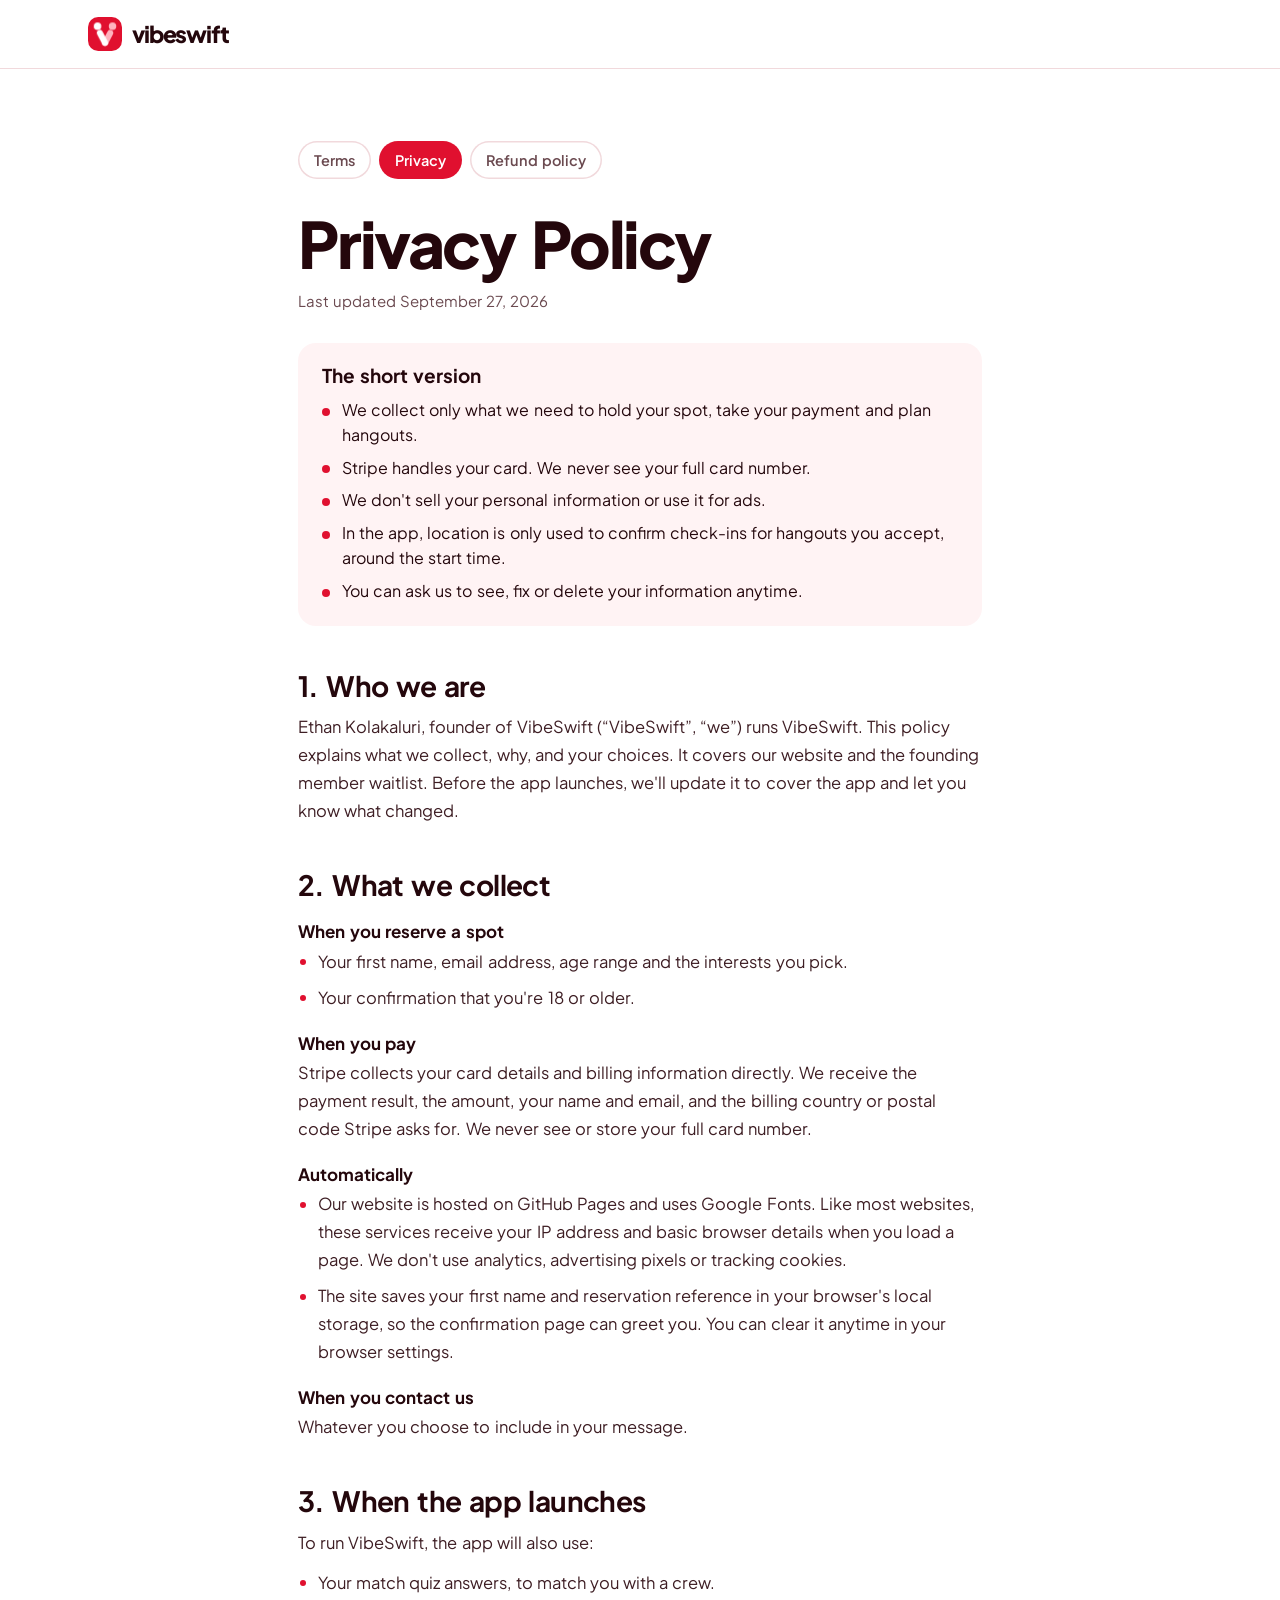
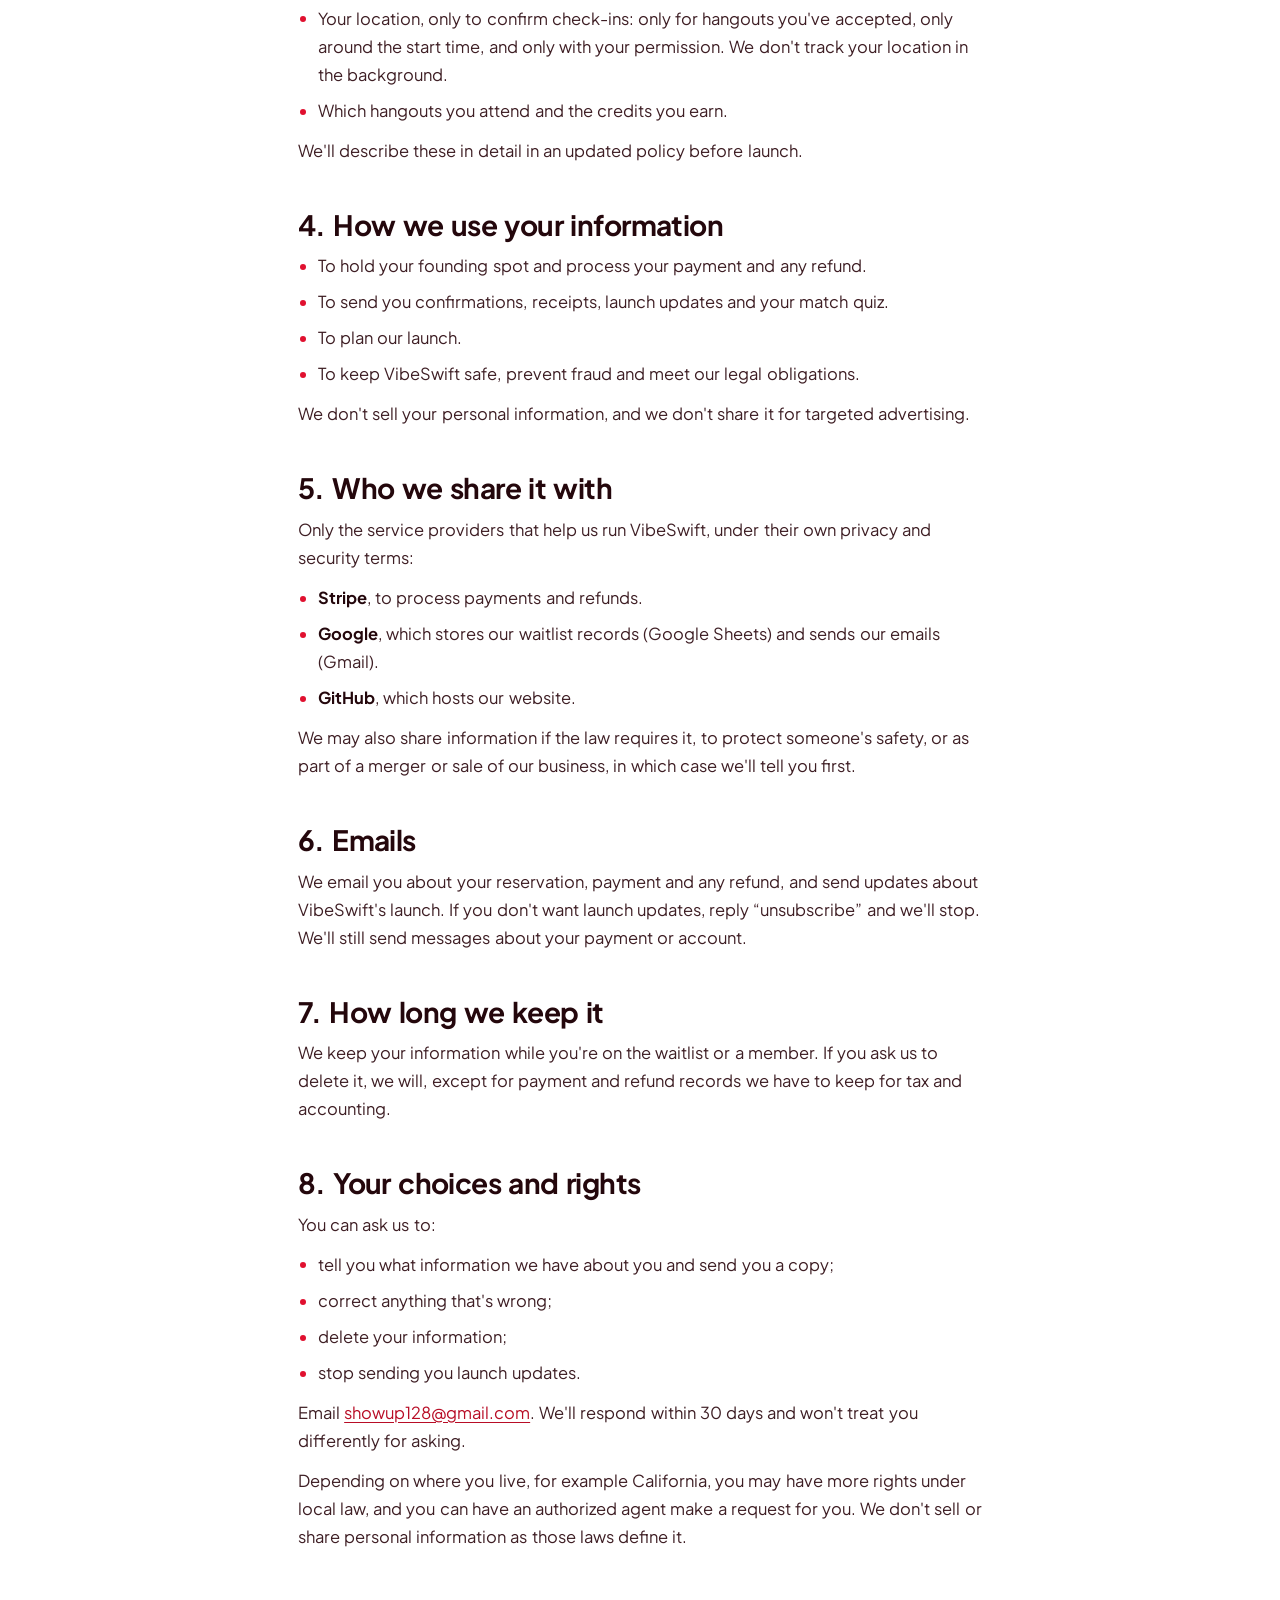
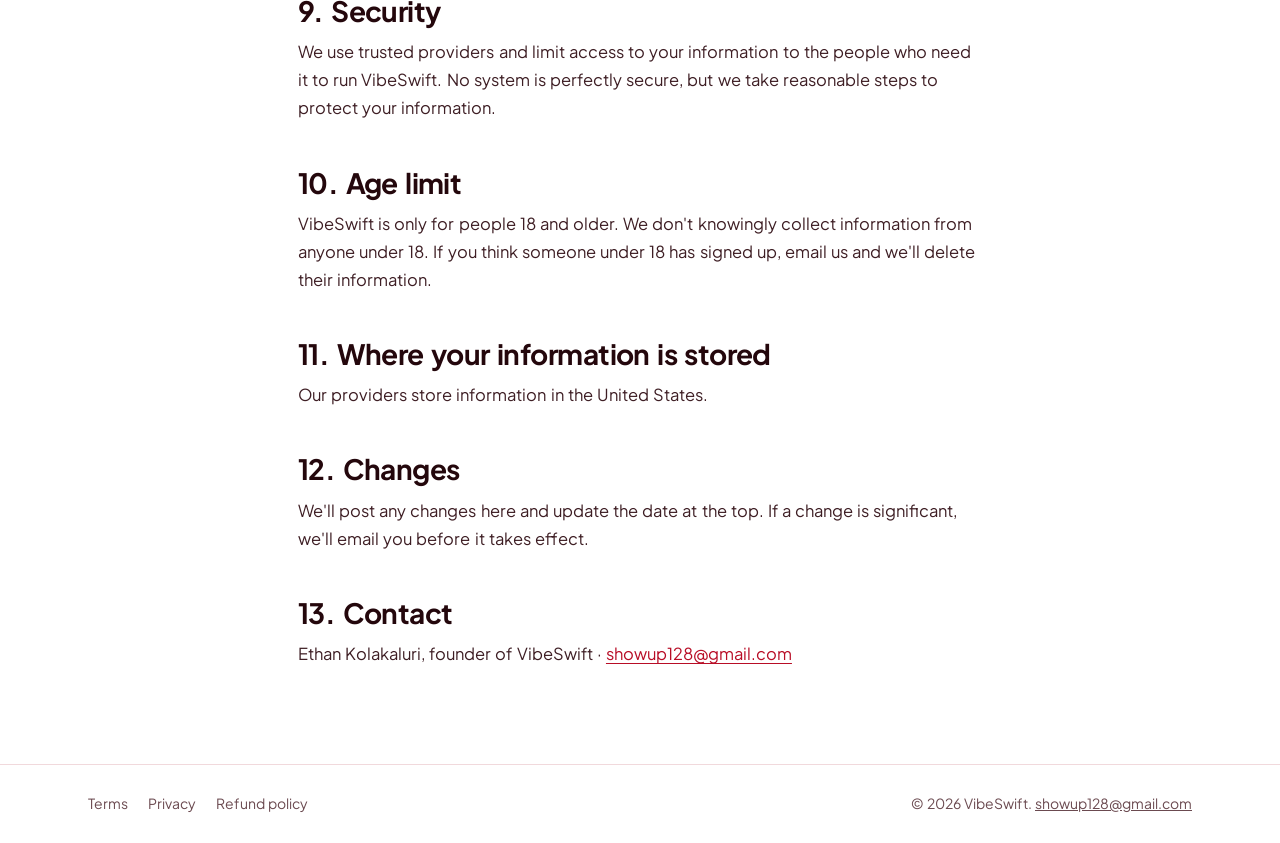
==== commit 9b6ad5bc: "Redesign: Plus Jakarta Sans, two-friends mark, animated plan-card hero - Swap Syne/Instrument Sans f" ====
--- a/privacy.html
+++ b/privacy.html
@@ -10,7 +10,7 @@
   <link rel="icon" href="assets/img/favicon.svg" type="image/svg+xml">
   <link rel="preconnect" href="https://fonts.googleapis.com">
   <link rel="preconnect" href="https://fonts.gstatic.com" crossorigin>
-  <link rel="stylesheet" href="https://fonts.googleapis.com/css2?family=Syne:wght@600..800&family=Instrument+Sans:wght@400..700&display=swap">
+  <link rel="stylesheet" href="https://fonts.googleapis.com/css2?family=Plus+Jakarta+Sans:wght@400..800&display=swap">
   <link rel="stylesheet" href="assets/css/styles.css">
   <script src="assets/js/config.js"></script>
   <script defer src="assets/js/pages.js"></script>
@@ -19,7 +19,7 @@
   <header class="nav is-scrolled">
     <div class="wrap nav__inner">
       <a class="brand" href="./" aria-label="VibeSwift home">
-        <svg class="brand__mark" viewBox="0 0 100 100" aria-hidden="true"><rect width="100" height="100" rx="28" fill="#E0102F"/><path d="M10 52C18 52 21 32 30 32C38 32 44 58 50 74C56 58 62 26 70 26C79 26 82 52 90 52" fill="none" stroke="#fff" stroke-width="10" stroke-linecap="round" stroke-linejoin="round"/></svg>
+        <svg class="brand__mark" viewBox="0 0 100 100" aria-hidden="true"><rect width="100" height="100" rx="30" fill="#E0102F"/><g class="friend friend--b"><path d="M65 47L50 76" stroke="#FFB3BF" stroke-width="18" stroke-linecap="round"/><circle cx="72" cy="27" r="11" fill="#FFB3BF"/></g><g class="friend friend--a"><path d="M35 47L50 76" stroke="#fff" stroke-width="18" stroke-linecap="round"/><circle cx="28" cy="27" r="11" fill="#fff"/></g></svg>
         <span class="brand__word">vibeswift</span>
       </a>
     </div>
--- a/assets/css/styles.css
+++ b/assets/css/styles.css
@@ -1,26 +1,29 @@
 /* ============================================================
    VibeSwift waitlist — styles
-   Red and white. Syne for display, Instrument Sans for text.
-   The one loud moment is the hero wave; everything else stays quiet.
+   Red and white, set in Plus Jakarta Sans.
+   The one loud moment is the hero plan card building itself;
+   everything else stays quiet.
    ============================================================ */
 
 :root {
   --white: #FFFFFF;
   --blush: #FFF3F4;     /* alternate section background */
   --rose: #FFD6DB;      /* tints, bar track, selected states */
-  --red: #E0102F;       /* brand red: fills, the wave, big numbers */
+  --red: #E0102F;       /* brand red: fills, the mark, big numbers */
   --red-ink: #B80D26;   /* red for small text on white (6.7:1) */
   --red-dark: #9E0B21;  /* hover */
   --ink: #24070C;       /* text: an oxblood black, part of the palette */
   --muted: #6B4A50;     /* secondary text (7.7:1 on white) */
   --line: #F1D9DC;      /* hairlines */
 
-  --display: "Syne", "Arial Black", Arial, sans-serif;
-  --text: "Instrument Sans", "Helvetica Neue", Arial, sans-serif;
+  --friend: #FFB3BF;    /* the second friend in the mark */
+  --display: "Plus Jakarta Sans", "Helvetica Neue", Arial, sans-serif;
+  --text: "Plus Jakarta Sans", "Helvetica Neue", Arial, sans-serif;
 
   --r-sm: 10px;
   --r: 18px;
   --ease: cubic-bezier(.2, .7, .2, 1);
+  --spring: cubic-bezier(.34, 1.45, .5, 1);
   --wrap: 1200px;
   --gutter: clamp(16px, 4vw, 48px);
 }
@@ -37,10 +40,14 @@
   -webkit-font-smoothing: antialiased;
   overflow-x: hidden;
 }
+/* Plus Jakarta's space is narrow (0.17em); open it up so words don't run together.
+   Set per element so it scales with each font size. */
+:where(body, body *) { word-spacing: .07em; }
+:where(h1, h2, h3, .hero__title, .figure__num, .promise__text, .stack__big, .reserve__price, .plancard__what) { word-spacing: .1em; }
 img, svg { display: block; max-width: 100%; }
 a { color: inherit; }
 p { margin: 0; }
-h1, h2, h3 { margin: 0; font-family: var(--display); color: var(--ink); line-height: 1.12; }
+h1, h2, h3 { margin: 0; font-family: var(--display); color: var(--ink); line-height: 1.12; text-wrap: balance; }
 ul, ol, dl, dd { margin: 0; padding: 0; list-style: none; }
 [hidden] { display: none !important; }
 button, input, select { font: inherit; color: inherit; }
@@ -62,8 +69,9 @@
   background: var(--bg); color: var(--fg);
   font-family: var(--text); font-weight: 700; font-size: 16px; line-height: 1.1;
   text-decoration: none; cursor: pointer; white-space: nowrap;
-  transition: background-color .2s var(--ease), color .2s var(--ease), box-shadow .2s var(--ease);
-}
+  transition: background-color .2s var(--ease), color .2s var(--ease), box-shadow .2s var(--ease), transform .2s var(--ease);
+}
+.btn:not(.btn--quiet):active { transform: scale(.97); }
 .btn--primary { --bg: var(--red); --fg: var(--white); }
 .btn--primary:hover { --bg: var(--red-dark); }
 .btn--ghost { --bg: transparent; box-shadow: inset 0 0 0 2px var(--ink); }
@@ -89,48 +97,85 @@
 .nav__links a:hover { color: var(--ink); }
 .brand { display: inline-flex; align-items: center; gap: 10px; text-decoration: none; }
 .brand__mark { width: 34px; height: 34px; }
-.brand__word { font-family: var(--display); font-weight: 800; font-size: 22px; letter-spacing: -.03em; color: var(--ink); }
+.brand__word { font-family: var(--display); font-weight: 800; font-size: 23px; letter-spacing: -.05em; color: var(--ink); }
+.friend { transform-origin: 50px 76px; }
+.nav .brand__mark .friend--a { animation: lean-a .9s var(--spring) .15s both; }
+.nav .brand__mark .friend--b { animation: lean-b .9s var(--spring) .15s both; }
 
 /* ---------- Hero ---------- */
-.hero { padding: clamp(32px, 5vw, 64px) 0 64px; overflow: hidden; }
+.hero { display: grid; align-items: center; min-height: min(calc(100svh - 68px), 800px); padding: clamp(32px, 4vw, 48px) 0 clamp(48px, 5vw, 72px); overflow: hidden; }
+.hero__grid { display: grid; grid-template-columns: minmax(0, 1.2fr) minmax(0, .8fr); gap: clamp(40px, 5vw, 72px); align-items: center; }
 .status { display: inline-flex; align-items: center; gap: 10px; font-weight: 600; font-size: 15px; color: var(--red-ink); }
-.status__dot { width: 9px; height: 9px; border-radius: 50%; background: var(--red); box-shadow: 0 0 0 0 rgba(224, 16, 47, .5); animation: beat 2s ease-out infinite; }
-.hero__title {
-  margin-top: 18px;
-  font-size: clamp(44px, 6.3vw, 94px); font-weight: 800; line-height: .96; letter-spacing: -.045em;
-}
-.hero__row { display: flex; flex-wrap: wrap; align-items: flex-end; justify-content: space-between; gap: 24px 48px; margin-top: 32px; }
-.hero__sub { font-size: clamp(17px, 1.6vw, 20px); color: var(--muted); max-width: 44ch; }
-.hero__ctas { display: flex; flex-wrap: wrap; gap: 12px; }
-.hero__fine { margin-top: 18px; font-size: 14px; color: var(--muted); }
-
-.wave { position: relative; height: 220px; margin-top: clamp(96px, 8vw, 112px); }
-.wave__line { position: absolute; inset: 0; width: 100%; height: 100%; overflow: visible; }
-.wave__line path, .final__wave path { fill: none; stroke-width: 5; stroke-linecap: round; stroke-linejoin: round; vector-effect: non-scaling-stroke; }
-.wave__line path { stroke: var(--red); stroke-dasharray: 1; stroke-dashoffset: 1; animation: draw 2.2s var(--ease) .2s forwards; }
-.plan {
-  position: absolute; left: var(--x); top: var(--y);
-  transform: translate(-50%, calc(-100% - 16px));
-  display: grid; gap: 1px; min-width: 168px; padding: 12px 16px 13px;
-  background: var(--white); border-radius: var(--r-sm); box-shadow: 0 0 0 1.5px var(--ink), 4px 4px 0 var(--ink);
-  font-size: 13px; color: var(--muted);
-  opacity: 0; animation: plan .45s var(--ease) forwards; animation-delay: calc(.7s + var(--i) * .55s);
-}
-.plan::after { content: ""; position: absolute; left: 50%; bottom: -13px; width: 2px; height: 11px; background: var(--ink); }
-.plan__when { font-weight: 600; color: var(--red-ink); }
-.plan__what { font-family: var(--display); font-weight: 700; font-size: 16px; color: var(--ink); letter-spacing: -.01em; }
-.checkin {
-  position: absolute; left: var(--x); top: var(--y);
-  transform: translate(-50%, 14px);
-  display: inline-flex; align-items: center; gap: 8px; white-space: nowrap;
-  padding: 7px 14px; border-radius: 999px; background: var(--red); color: var(--white); font-weight: 700; font-size: 13px;
-  opacity: 0; animation: plan .45s var(--ease) 1.6s forwards;
-}
-.checkin__dot { width: 7px; height: 7px; border-radius: 50%; background: var(--white); }
+.status__dot { width: 9px; height: 9px; border-radius: 50%; background: var(--red); box-shadow: 0 0 0 0 rgba(224, 16, 47, .5); animation: ping 2.4s ease-out infinite; }
+.hero__title { margin-top: 20px; font-size: clamp(48px, 6.6vw, 96px); font-weight: 800; line-height: .97; letter-spacing: -.055em; }
+.hero__title span { display: block; }
+.hero__sub { margin-top: 26px; font-size: clamp(17px, 1.5vw, 20px); color: var(--muted); max-width: 40ch; }
+.hero__ctas { display: flex; flex-wrap: wrap; gap: 12px; margin-top: 32px; }
+.hero__fine { margin-top: 16px; font-size: 14px; color: var(--muted); }
+
+/* The plan card: it builds itself once on load, the way the app plans a hangout */
+.demo { --t: .1s; position: relative; padding: 36px 0 44px; }
+/* Hold the sequence until the card is on screen (main.js adds .in), so phones see it play too */
+html:not(.no-js) .demo.reveal:not(.in) *, html:not(.no-js) .demo.reveal:not(.in)::before { animation-play-state: paused; }
+.demo::before {
+  content: ""; position: absolute; inset: 36px 18px 44px; border-radius: 28px; background: var(--red);
+  transform: rotate(-5deg) translate(10px, 10px); animation: settle .9s var(--spring) var(--t) both;
+}
+.plancard {
+  position: relative; display: grid; gap: 16px; padding: 24px; border-radius: 26px;
+  background: var(--white); box-shadow: 0 0 0 2px var(--ink);
+  animation: rise .6s var(--ease) var(--t) both;
+}
+.plancard__top { display: flex; align-items: center; justify-content: space-between; gap: 12px; }
+.plancard__crew { font-size: 14px; font-weight: 700; color: var(--muted); }
+.stamp {
+  display: inline-flex; align-items: center; gap: 7px; padding: 5px 11px 5px 5px; border-radius: 999px;
+  background: var(--blush); color: var(--red-ink); font-size: 13px; font-weight: 700; white-space: nowrap;
+  animation: pop .5s var(--spring) calc(var(--t) + 3.1s) both;
+}
+.stamp svg { width: 22px; height: 22px; }
+.stamp .friend--a { animation: lean-a .8s var(--spring) calc(var(--t) + 3.25s) both; }
+.stamp .friend--b { animation: lean-b .8s var(--spring) calc(var(--t) + 3.25s) both; }
+.plancard__what { font-size: clamp(24px, 2.3vw, 30px); font-weight: 800; line-height: 1.08; letter-spacing: -.035em; animation: rise .5s var(--ease) calc(var(--t) + .35s) both; }
+.plancard__label { font-size: 13px; font-weight: 600; color: var(--muted); margin-bottom: 8px; animation: rise .4s var(--ease) calc(var(--t) + .6s) both; }
+.slots { display: flex; flex-wrap: wrap; gap: 8px; }
+.slot {
+  position: relative; display: inline-flex; align-items: center; gap: 6px; padding: 8px 13px; border-radius: 999px;
+  font-size: 14px; font-weight: 700; box-shadow: inset 0 0 0 1.5px var(--line); white-space: nowrap;
+  animation: rise .4s var(--ease) calc(var(--t) + .75s + var(--i) * .1s) both;
+}
+.slot--no { animation: rise .4s var(--ease) calc(var(--t) + .75s + var(--i) * .1s) both, dim .35s var(--ease) calc(var(--t) + 1.6s) both; }
+.slot--no::after { content: ""; position: absolute; left: 11px; right: 11px; top: 50%; height: 1.5px; background: currentColor; transform: scaleX(0); transform-origin: left; animation: strike .35s var(--ease) calc(var(--t) + 1.6s) both; }
+.slot--pick { animation: rise .4s var(--ease) calc(var(--t) + .75s + var(--i) * .1s) both, pick .4s var(--ease) calc(var(--t) + 1.75s) both; }
+.slot--pick svg { width: 0; height: 14px; fill: none; stroke: currentColor; stroke-width: 3; stroke-linecap: round; stroke-linejoin: round; animation: grow .3s var(--ease) calc(var(--t) + 1.9s) both; }
+.facts { display: grid; gap: 8px; font-size: 15px; }
+.facts li { display: flex; align-items: center; gap: 10px; animation: rise .45s var(--ease) calc(var(--t) + 2.05s + var(--i) * .15s) both; }
+.facts svg { flex: none; width: 18px; height: 18px; fill: none; stroke: var(--red); stroke-width: 2; stroke-linecap: round; stroke-linejoin: round; }
+.plancard__foot { display: flex; align-items: center; justify-content: space-between; gap: 12px; padding-top: 16px; border-top: 1px solid var(--line); }
+.faces { display: flex; }
+.face {
+  position: relative; z-index: calc(10 - var(--i)); display: grid; place-items: center; width: 40px; height: 40px; margin-left: -7px; border-radius: 50%;
+  background: var(--c, var(--red)); color: var(--white); box-shadow: 0 0 0 3px var(--white);
+  font-size: 12.5px; font-weight: 800; letter-spacing: -.03em; word-spacing: 0;
+  animation: pop .45s var(--spring) calc(var(--t) + 2.4s + var(--i) * .12s) both;
+}
+.face:first-child { margin-left: 0; }
+.going { font-size: 14px; font-weight: 700; color: var(--red-ink); font-variant-numeric: tabular-nums; animation: rise .3s var(--ease) calc(var(--t) + 2.35s) both, going .6s steps(5, end) calc(var(--t) + 2.45s) both; counter-reset: n var(--n); }
+.going::before { content: counter(n) " of 5 going"; }
+.toast {
+  position: absolute; z-index: 2; display: inline-flex; align-items: center; gap: 9px;
+  padding: 10px 15px; border-radius: 999px; font-size: 14px; font-weight: 700; white-space: nowrap;
+}
+.toast--match { top: 0; left: -28px; background: var(--ink); color: var(--white); animation: rise .5s var(--spring) calc(var(--t) + 3.6s) both; }
+.toast--credit { right: -16px; bottom: 6px; background: var(--white); color: var(--ink); box-shadow: 0 0 0 2px var(--ink); animation: rise .5s var(--spring) calc(var(--t) + 4.1s) both; }
+.toast__dot { width: 8px; height: 8px; border-radius: 50%; background: var(--friend); }
+.toast--credit .toast__dot { background: var(--red); }
 
 /* ---------- Sections ---------- */
 .section { padding: clamp(72px, 10vw, 128px) 0; }
 .section--blush { background: var(--blush); }
+.hero + .section { padding-top: clamp(48px, 7vw, 88px); }
+.nowrap { white-space: nowrap; }
 .h2 { font-size: clamp(34px, 4.8vw, 60px); font-weight: 800; line-height: 1.02; letter-spacing: -.035em; max-width: 18ch; }
 .founding .h2, .faq .h2 { font-size: clamp(30px, 3.4vw, 46px); }
 .source { margin-top: 26px; font-size: 14px; color: var(--muted); max-width: 72ch; }
@@ -152,7 +197,12 @@
 
 /* How it works: numbered stops on one line */
 .steps { position: relative; display: grid; grid-template-columns: repeat(5, 1fr); gap: 24px; margin-top: 56px; }
-.steps::before { content: ""; position: absolute; left: 22px; right: calc((100% - 96px) / 5 - 23px); top: 22px; height: 2px; background: var(--ink); }
+.steps::before { content: ""; position: absolute; left: 22px; right: calc((100% - 96px) / 5 - 23px); top: 22px; height: 2px; background: var(--ink); transform-origin: left; }
+/* The line draws across, and each stop pops as the line reaches it */
+html:not(.no-js) .steps.reveal:not(.in)::before { transform: scaleX(0); }
+html:not(.no-js) .steps.reveal:not(.in) .step__num { transform: scale(.3); opacity: 0; }
+.steps.in::before { transform: none; transition: transform 1.3s var(--ease); }
+.steps.in .step__num { transform: none; opacity: 1; transition: transform .5s var(--spring), opacity .2s; transition-delay: calc(var(--i) * .26s); }
 .step { position: relative; }
 .step__num {
   position: relative; display: grid; place-items: center; width: 46px; height: 46px; border-radius: 50%;
@@ -167,7 +217,7 @@
 
 /* Crew features */
 .features { display: grid; grid-template-columns: 1fr 1fr; gap: 0 48px; margin-top: 48px; }
-.feature { display: grid; grid-template-columns: 36px 1fr; gap: 2px 16px; padding: 22px 0; border-top: 1px solid var(--line); }
+.feature { display: grid; grid-template-columns: 36px 1fr; align-content: start; gap: 2px 16px; padding: 22px 0; border-top: 1px solid var(--line); }
 .feature svg { grid-row: span 2; width: 28px; height: 28px; margin-top: 2px; fill: none; stroke: var(--red); stroke-width: 1.8; stroke-linecap: round; stroke-linejoin: round; }
 .feature h3 { font-family: var(--text); font-size: 18px; font-weight: 700; }
 .feature p { color: var(--muted); font-size: 16px; }
@@ -307,10 +357,14 @@
 .faq__list details p { padding: 0 44px 22px 0; color: var(--muted); }
 
 /* Final call to action */
-.final { position: relative; overflow: hidden; background: var(--red); color: var(--white); padding: clamp(88px, 12vw, 152px) 0 clamp(150px, 16vw, 230px); }
-.final__wave { position: absolute; left: 0; right: 0; bottom: -40px; width: 100%; height: 200px; opacity: .3; }
-.final__wave path { stroke: var(--white); }
-.final__inner { position: relative; display: grid; justify-items: start; gap: 32px; }
+.final { position: relative; overflow: hidden; background: var(--red); color: var(--white); padding: clamp(88px, 11vw, 144px) 0; }
+.final__inner { display: grid; grid-template-columns: minmax(0, 1fr) auto; align-items: center; gap: 48px; }
+.final__copy { display: grid; justify-items: start; gap: 32px; }
+.final__mark { width: clamp(160px, 22vw, 300px); height: auto; overflow: visible; }
+.final__mark .friend { transition: transform 1.1s var(--spring); }
+html:not(.no-js) .final__mark.reveal:not(.in) .friend--a { transform: rotate(-26deg) translateX(-10px); }
+html:not(.no-js) .final__mark.reveal:not(.in) .friend--b { transform: rotate(26deg) translateX(10px); }
+.final__mark.in .friend--b { transition-delay: .08s; }
 .final h2 { color: var(--white); font-size: clamp(36px, 5.6vw, 76px); font-weight: 800; line-height: 1; letter-spacing: -.04em; max-width: 18ch; }
 
 /* Footer */
@@ -329,7 +383,9 @@
 .card { background: var(--white); border-radius: var(--r); box-shadow: 0 0 0 2px var(--ink); }
 .success__card { max-width: 620px; margin: 0 auto; text-align: center; padding: clamp(32px, 5vw, 56px); }
 .success__mark { width: 84px; height: 84px; margin: 0 auto 24px; }
-.success__mark--draw path { stroke-dasharray: 1; stroke-dashoffset: 1; animation: draw 1.1s var(--ease) .15s forwards; }
+.success__mark--draw path { stroke-dasharray: 1; stroke-dashoffset: 1; animation: draw .7s var(--ease) .2s forwards; }
+.success__mark--meet .friend--a { animation: lean-a 1s var(--spring) .2s both; }
+.success__mark--meet .friend--b { animation: lean-b 1s var(--spring) .2s both; }
 .success h1 { font-size: clamp(32px, 4.4vw, 52px); font-weight: 800; line-height: 1; letter-spacing: -.04em; }
 .success h1:focus { outline: none; }
 .refund h1 { font-size: clamp(32px, 4.4vw, 48px); }
@@ -338,7 +394,7 @@
 .success__meta span { padding: 8px 14px; border-radius: 999px; background: var(--blush); box-shadow: inset 0 0 0 1.5px var(--rose); font-weight: 700; font-size: 14.5px; }
 .success__next { margin-top: 30px; text-align: left; display: grid; gap: 10px; }
 .success__next li { display: flex; gap: 14px; align-items: flex-start; padding: 14px 16px; border-radius: var(--r-sm); background: var(--blush); }
-.success__next b { display: grid; place-items: center; flex: none; width: 26px; height: 26px; border-radius: 50%; background: var(--red); color: var(--white); font-family: var(--display); font-size: 14px; }
+.success__next b { display: grid; place-items: center; flex: none; width: 26px; height: 26px; border-radius: 50%; background: var(--red); color: var(--white); font-family: var(--display); font-size: 13px; font-weight: 800; }
 .success__actions { display: flex; flex-wrap: wrap; justify-content: center; gap: 12px; margin-top: 30px; }
 .success__fine { margin-top: 22px; font-size: 14.5px; color: var(--muted); }
 .success__fine a { color: var(--muted); text-underline-offset: 3px; }
@@ -378,9 +434,19 @@
 .fill--empty { background: #FFF1B8; box-shadow: inset 0 -2px 0 #E0A800; border-radius: 4px; padding: 0 4px; color: var(--ink); font-weight: 600; text-decoration: none; }
 
 /* ---------- Motion ---------- */
+@property --n { syntax: "<integer>"; inherits: false; initial-value: 5; }
 @keyframes draw { to { stroke-dashoffset: 0; } }
-@keyframes plan { from { opacity: 0; translate: 0 8px; } to { opacity: 1; translate: 0 0; } }
-@keyframes beat { 0% { box-shadow: 0 0 0 0 rgba(224, 16, 47, .5); } 70%, 100% { box-shadow: 0 0 0 10px rgba(224, 16, 47, 0); } }
+@keyframes rise { from { opacity: 0; transform: translateY(14px); } to { opacity: 1; transform: none; } }
+@keyframes settle { from { opacity: 0; transform: rotate(0) translate(0, 0); } to { opacity: 1; transform: rotate(-5deg) translate(10px, 10px); } }
+@keyframes pop { from { opacity: 0; transform: scale(.4); } to { opacity: 1; transform: none; } }
+@keyframes dim { to { color: #C4A3A9; } }
+@keyframes strike { to { transform: none; } }
+@keyframes pick { to { background: var(--red); color: var(--white); box-shadow: none; } }
+@keyframes grow { to { width: 14px; } }
+@keyframes going { from { --n: 0; } to { --n: 5; } }
+@keyframes lean-a { from { transform: rotate(-28deg) translateX(-8px); } }
+@keyframes lean-b { from { transform: rotate(28deg) translateX(8px); } }
+@keyframes ping { 0% { box-shadow: 0 0 0 0 rgba(224, 16, 47, .5); } 70%, 100% { box-shadow: 0 0 0 10px rgba(224, 16, 47, 0); } }
 @keyframes spin { to { transform: rotate(360deg); } }
 @keyframes confetti { 0% { transform: translate3d(0, 0, 0) rotate(0); } 100% { transform: translate3d(var(--x, 0), 105vh, 0) rotate(var(--r, 540deg)); opacity: .9; } }
 
@@ -388,8 +454,12 @@
 @media (max-width: 1000px) {
   .nav__links { display: none; }
   .nav__inner .btn { margin-left: auto; }
+  .hero { min-height: 0; }
+  .hero__grid { grid-template-columns: 1fr; }
+  .demo { width: 100%; max-width: 480px; justify-self: center; }
   .steps { grid-template-columns: 1fr; gap: 28px; }
-  .steps::before { left: 22px; right: auto; top: 22px; bottom: 22px; width: 2px; height: auto; }
+  .steps::before { left: 22px; right: auto; top: 22px; bottom: 22px; width: 2px; height: auto; transform-origin: top; }
+  html:not(.no-js) .steps.reveal:not(.in)::before { transform: scaleY(0); }
   .step { display: grid; grid-template-columns: 46px 1fr; column-gap: 20px; }
   .step__num { grid-row: span 2; }
   .step h3 { margin-top: 8px; }
@@ -403,11 +473,18 @@
   .figures, .problem__why, .features, .ledger, .field-row { grid-template-columns: 1fr; }
   .figure + .figure { border-top: 1px solid var(--line); margin-top: 24px; }
   .hero__ctas, .hero__ctas .btn { width: 100%; }
-  .wave { height: 170px; margin-top: 128px; }
   .btn--lg { padding: 16px 20px; }
-  .plan--a, .plan--c { display: none; }
-  .plan { --y: 31px !important; }
-  .checkin { --y: 151px !important; }
+  .demo { padding: 40px 0 48px; }
+  .demo::before { inset: 40px 10px 48px; }
+  .plancard { padding: 20px; }
+  .slots { gap: 6px; }
+  .slot { padding: 7px 10px; font-size: 13px; }
+  .slot:nth-child(3) { display: none; }
+  .toast { font-size: 13px; padding: 9px 13px; }
+  .toast--match { left: -4px; }
+  .toast--credit { right: -4px; bottom: 4px; }
+  .final__inner { grid-template-columns: 1fr; }
+  .final__mark { width: 140px; order: -1; }
   .ledger dl > div { grid-template-columns: 104px 1fr; }
   .ledger dt { font-size: 30px; }
   .feature--main { margin: 0; }
